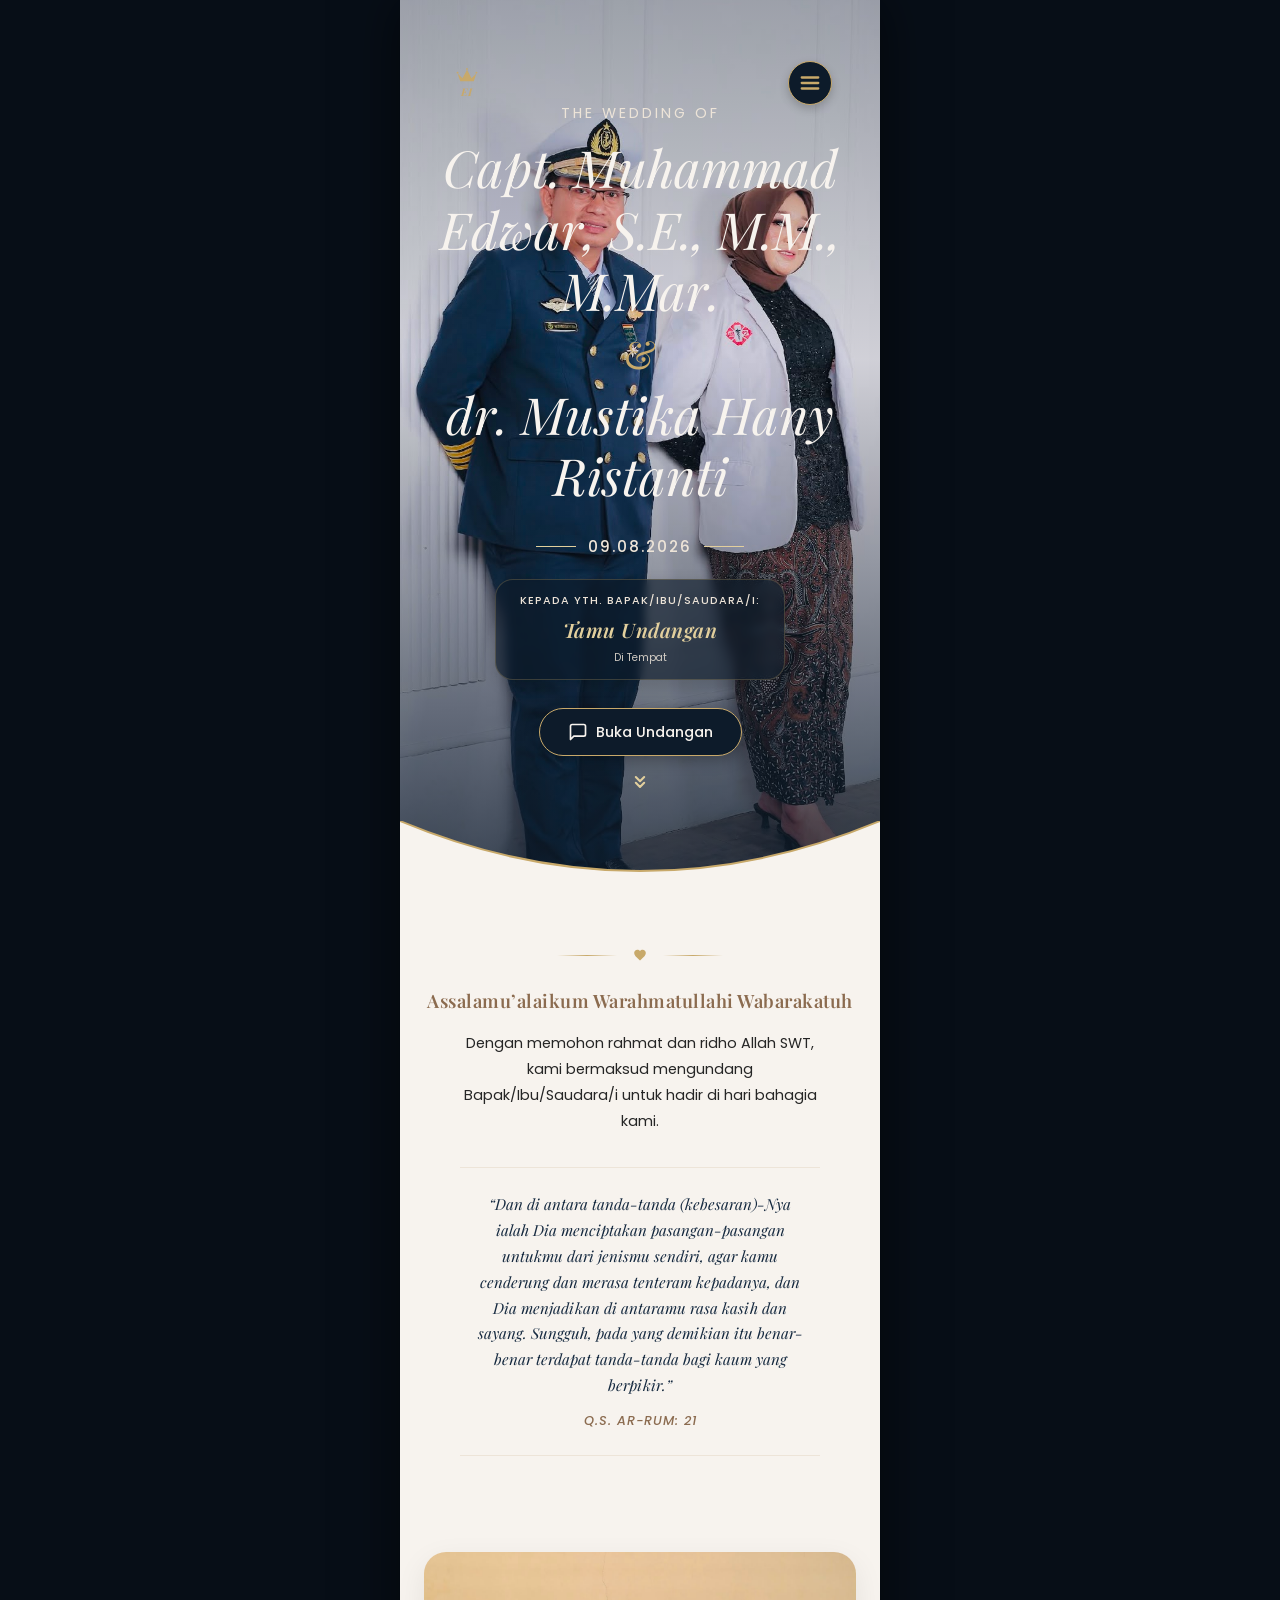
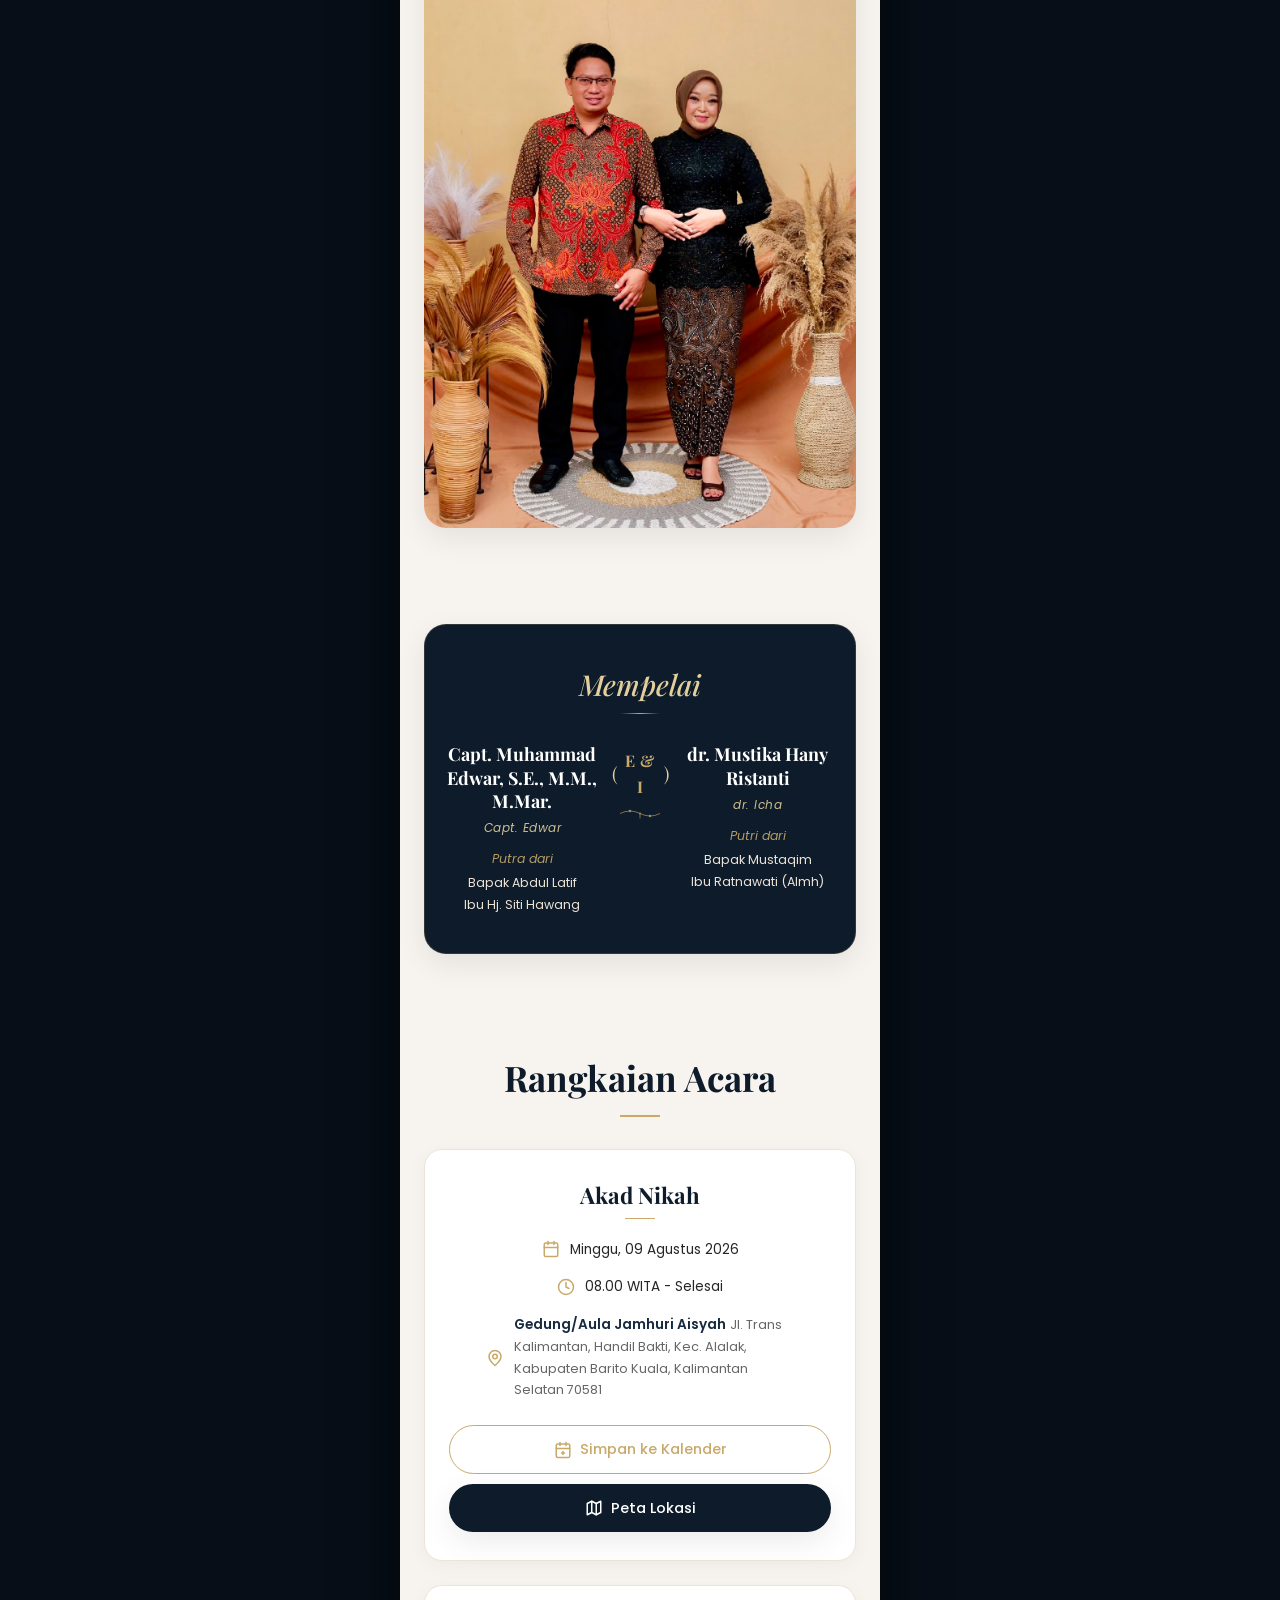
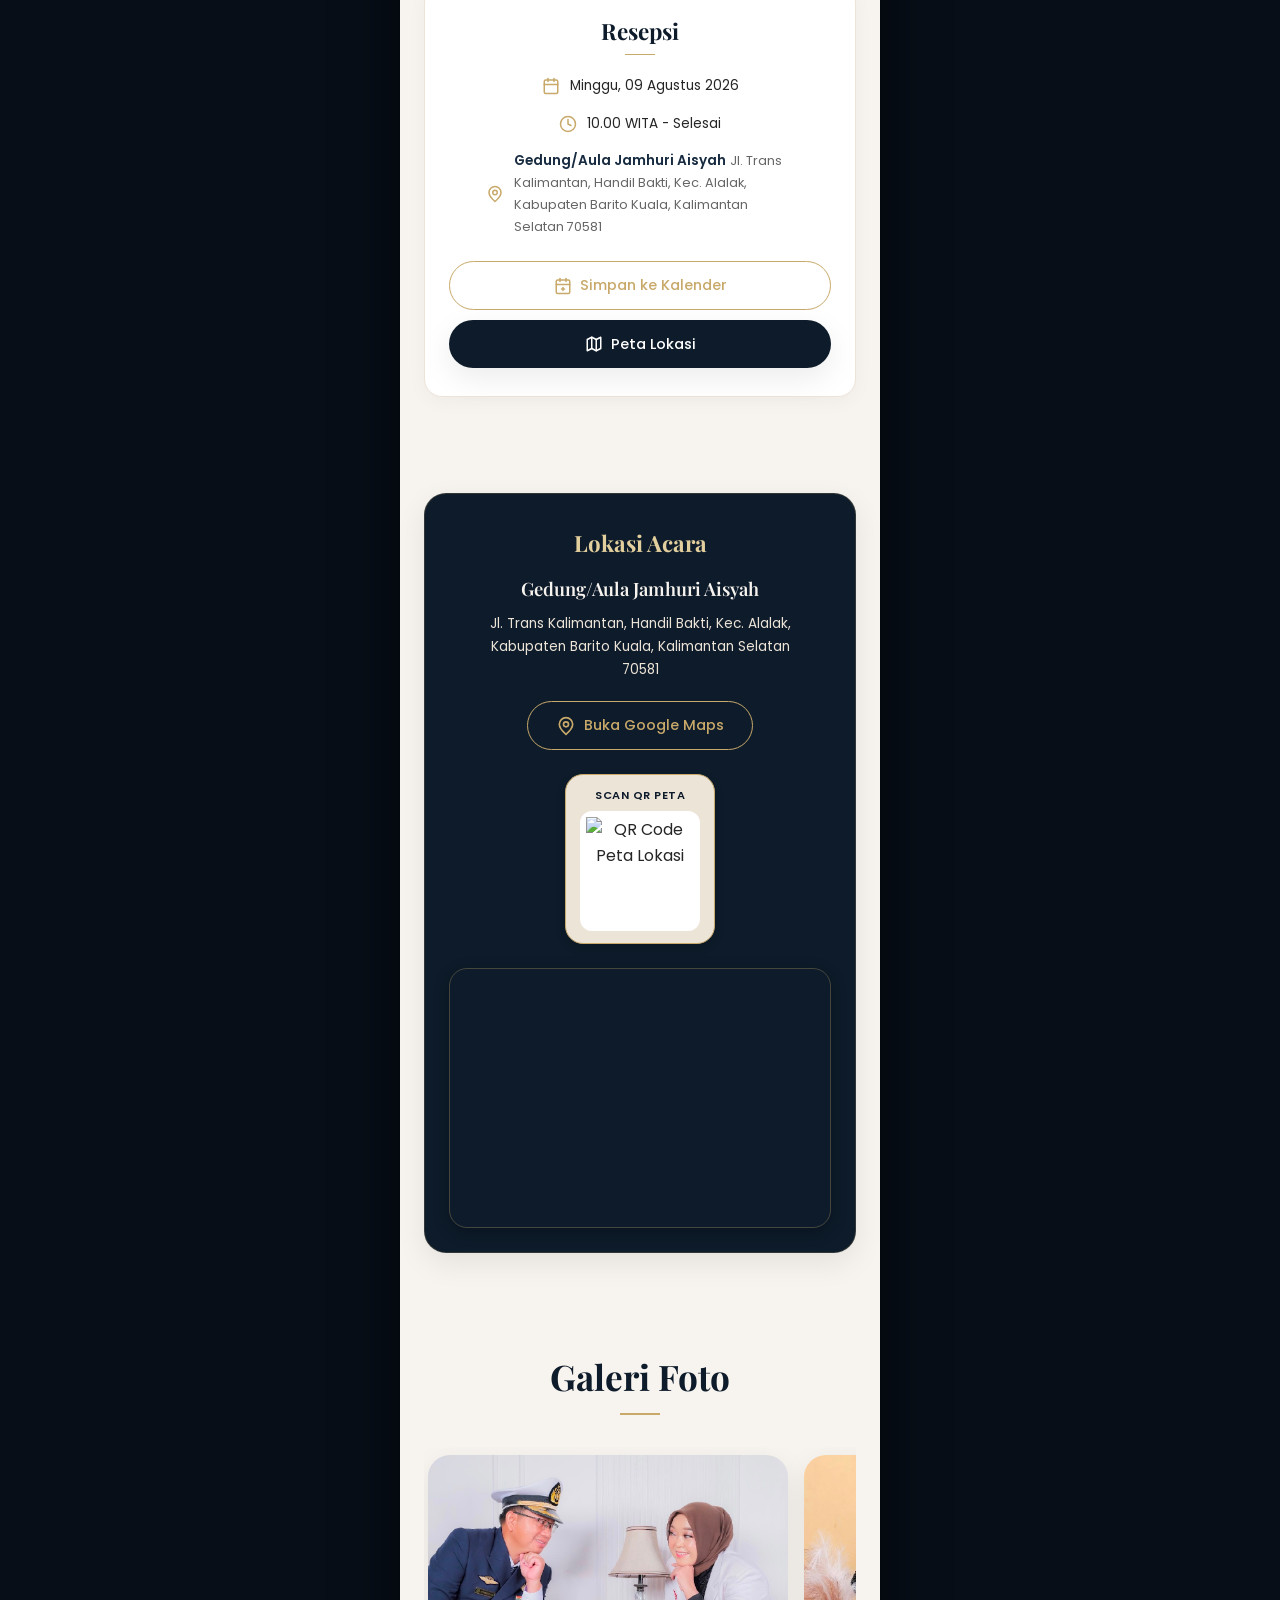
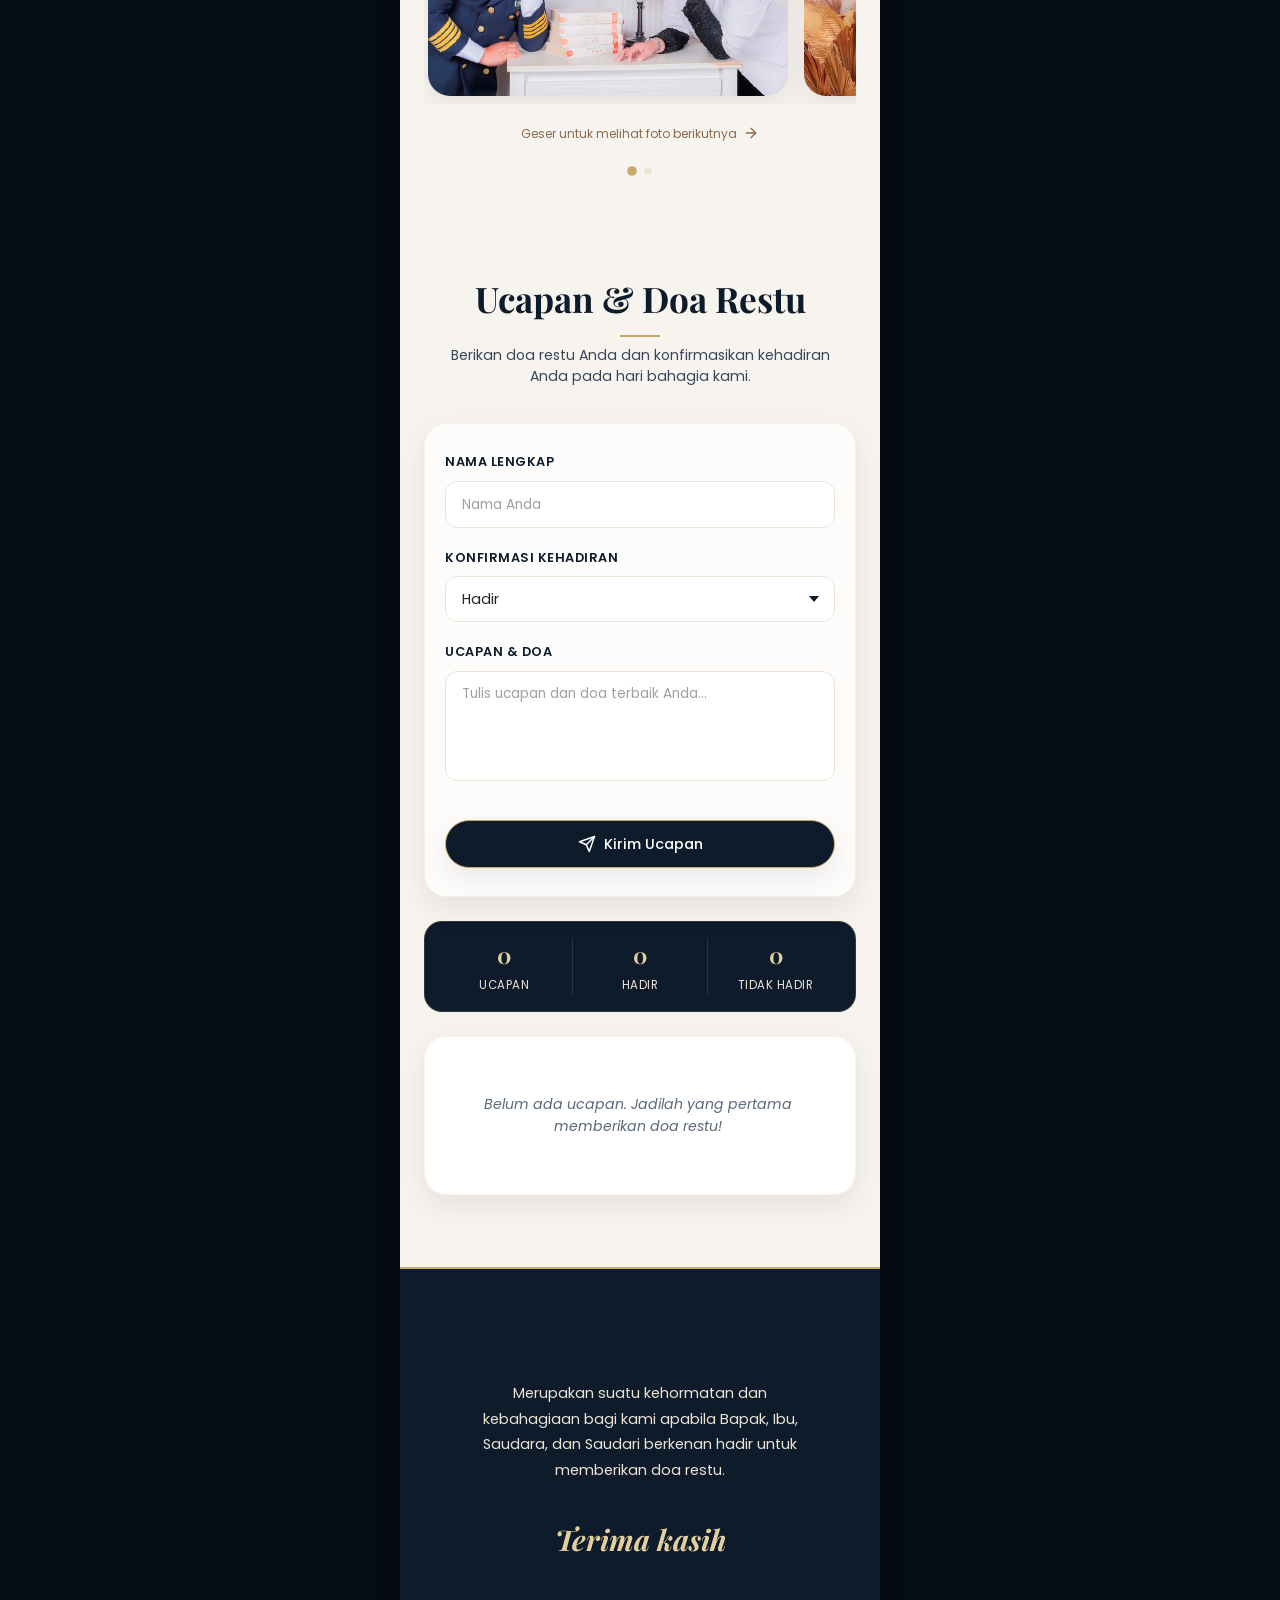
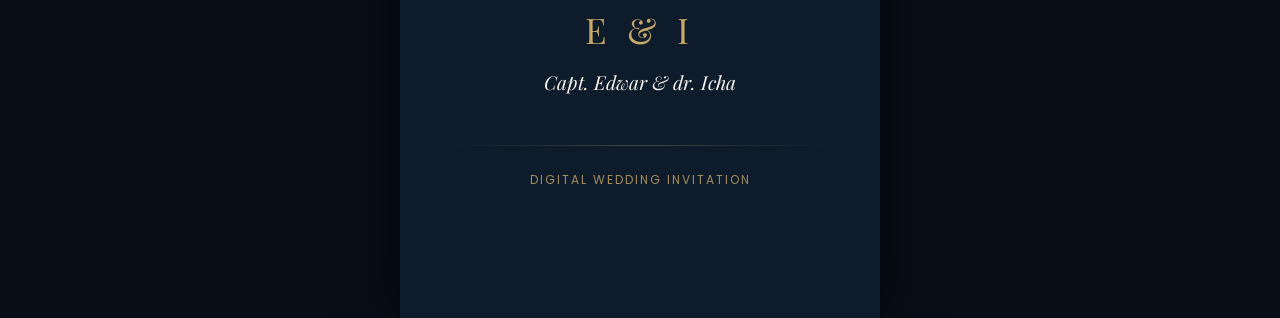
==== index.html @ b5c38ecb "feat: support guest title/position query parameter 'j' on cover card" ====
<!DOCTYPE html>
<html lang="id" translate="no">

<head>
    <meta charset="UTF-8">
    <meta name="viewport" content="width=device-width, initial-scale=1.0, viewport-fit=cover">
    <meta name="robots" content="index, follow">
    <meta name="theme-color" content="#0D1B2A">

    <!-- SEO & Metadata Placeholder (Will be dynamically updated by script.js) -->
    <title>Undangan Pernikahan</title>
    <meta name="description" content="Undangan Pernikahan Digital Captain Edwar & Dokter Icha">

    <!-- Open Graph / Facebook -->
    <meta property="og:type" content="website">
    <meta property="og:title" content="Undangan Pernikahan Captain Edwar & Dokter Icha">
    <meta property="og:description"
        content="Dengan memohon rahmat Allah SWT, kami mengundang Anda untuk menghadiri pernikahan kami.">
    <meta property="og:image" content="https://edwaricha.my.id/assets/images/cover.jpg">

    <!-- Preconnect & Google Fonts -->
    <link rel="preconnect" href="https://fonts.googleapis.com">
    <link rel="preconnect" href="https://fonts.gstatic.com" crossorigin>
    <link
        href="https://fonts.googleapis.com/css2?family=Playfair+Display:ital,wght@0,400..700;1,400..700&family=Poppins:wght@300;400;500;600;700&display=swap"
        rel="stylesheet">

    <!-- CSS Link -->
    <link rel="stylesheet" href="css/style.css?v=1.1.0">

    <!-- Favicon (SVG) -->
    <link rel="icon" type="image/svg+xml" href="assets/icons/favicon.svg">
</head>

<body>

    <!-- Main Container (Restricts to max-width 480px on desktop to feel premium and mobile-first) -->
    <div class="app-container">

        <!-- SECTION 1: COVER -->
        <section id="cover" class="cover-section" aria-label="Halaman Sampul">
            <div class="cover-bg-wrapper">
                <img id="cover-img" src="assets/images/cover.jpg" alt="Foto Cover Captain Edwar & Dokter Icha"
                    fetchpriority="high">
                <div class="cover-overlay"></div>
            </div>

            <div class="cover-content">
                <div class="cover-header">
                    <div class="cover-logo-wrapper" id="cover-logo" aria-label="Monogram Crown E & I">
                        <svg class="monogram-crown-logo" viewBox="0 5 100 85" width="38" height="32" fill="none"
                            xmlns="http://www.w3.org/2000/svg">
                            <!-- Crown -->
                            <path d="M25 22 L38 35 L50 12 L62 35 L75 22 L68 43 L32 43 Z" fill="var(--color-gold)" />
                            <circle cx="25" cy="20" r="2.5" fill="var(--color-gold)" />
                            <circle cx="50" cy="10" r="2.5" fill="var(--color-gold)" />
                            <circle cx="75" cy="20" r="2.5" fill="var(--color-gold)" />
                            <!-- Letters E and I -->
                            <text x="50%" y="76" dominant-baseline="middle" text-anchor="middle"
                                font-family="'Playfair Display', serif" font-size="28" font-style="italic"
                                fill="var(--color-gold)" font-weight="bold">EI</text>
                        </svg>
                    </div>
                    <button type="button" id="btn-toggle-menu" class="btn-menu-hamburger"
                        aria-label="Buka Menu Navigasi" aria-expanded="false">
                        <svg width="22" height="22" viewBox="0 0 24 24" fill="none" stroke="currentColor"
                            stroke-width="2.5" stroke-linecap="round" stroke-linejoin="round" aria-hidden="true">
                            <line x1="3" y1="12" x2="21" y2="12"></line>
                            <line x1="3" y1="6" x2="21" y2="6"></line>
                            <line x1="3" y1="18" x2="21" y2="18"></line>
                        </svg>
                    </button>
                </div>

                <div class="cover-text-group">
                    <p class="cover-label" id="cover-wedding-label">The Wedding Of</p>
                    <h1 class="cover-couple-names" id="cover-couple-display">
                        <span class="name-groom">Capt. Muhammad Edwar, S.E., M.M., M.Mar.</span>
                        <span class="ampersand">&</span>
                        <span class="name-bride">dr. Mustika Hany Ristanti</span>
                    </h1>

                    <div class="cover-date-wrapper">
                        <span class="cover-decor-line" aria-hidden="true"></span>
                        <span class="cover-date" id="cover-wedding-date">24.08.2026</span>
                        <span class="cover-decor-line" aria-hidden="true"></span>
                    </div>

                    <!-- Kotak Nama Tamu Kustom (Dynamic URL Guest Name) -->
                    <div class="cover-guest-box" id="cover-guest-box">
                        <p class="guest-label">Kepada Yth. Bapak/Ibu/Saudara/i:</p>
                        <p class="guest-name" id="guest-name-display">Tamu Undangan</p>
                        <p class="guest-title" id="guest-title-display" style="display: none;"></p>
                        <p class="guest-sublabel" id="guest-location-display">Di Tempat</p>
                    </div>
                </div>

                <div class="cover-action-wrapper">
                    <button type="button" id="btn-open-invitation" class="btn btn-primary"
                        aria-label="Buka Undangan Pernikahan">
                        <svg class="btn-icon" width="20" height="20" viewBox="0 0 24 24" fill="none"
                            stroke="currentColor" stroke-width="2" stroke-linecap="round" stroke-linejoin="round"
                            aria-hidden="true">
                            <path d="M21 15a2 2 0 0 1-2 2H7l-4 4V5a2 2 0 0 1 2-2h14a2 2 0 0 1 2 2z"></path>
                        </svg>
                        <span>Buka Undangan</span>
                    </button>
                    <!-- Caret Down Indicator -->
                    <div class="cover-scroll-hint" id="scroll-down-indicator" aria-hidden="true">
                        <svg width="20" height="20" viewBox="0 0 24 24" fill="none" stroke="var(--color-gold-light)"
                            stroke-width="2.5" stroke-linecap="round" stroke-linejoin="round">
                            <polyline points="7 13 12 18 17 13"></polyline>
                            <polyline points="7 6 12 11 17 6"></polyline>
                        </svg>
                    </div>
                </div>
            </div>

            <!-- Wave / Curved Shape Navy at the bottom -->
            <div class="cover-bottom-curve" aria-hidden="true">
                <svg viewBox="0 0 1440 120" fill="none" preserveAspectRatio="none">
                    <path d="M0,0 C480,100 960,100 1440,0 L1440,120 L0,120 Z" fill="var(--color-cream)"></path>
                    <path d="M0,0 C480,100 960,100 1440,0" stroke="var(--color-gold)" stroke-width="3" fill="none">
                    </path>
                </svg>
            </div>
        </section>

        <!-- NAVIGATION OVERLAY MENU -->
        <div id="nav-overlay" class="nav-menu-overlay" aria-hidden="true" role="dialog" aria-modal="true"
            aria-label="Menu Navigasi">
            <button type="button" id="btn-close-menu" class="nav-close-btn" aria-label="Tutup Menu Navigasi">
                <svg width="24" height="24" viewBox="0 0 24 24" fill="none" stroke="currentColor" stroke-width="2.5"
                    stroke-linecap="round" stroke-linejoin="round" aria-hidden="true">
                    <line x1="18" y1="6" x2="6" y2="18"></line>
                    <line x1="6" y1="6" x2="18" y2="18"></line>
                </svg>
            </button>
            <nav class="nav-menu-links">
                <a href="#cover" class="nav-link-item">Sampul</a>
                <a href="#opening" class="nav-link-item">Doa &amp; Pembukaan</a>
                <a href="#mempelai" class="nav-link-item">Profil Mempelai</a>
                <a href="#acara" class="nav-link-item">Rangkaian Acara</a>
                <a href="#lokasi" class="nav-link-item">Lokasi Peta</a>
                <a href="#galeri" class="nav-link-item">Galeri Foto</a>
                <a href="#wishes" class="nav-link-item">Ucapan &amp; RSVP</a>
            </nav>
        </div>

        <!-- SECTION 2: SALAM DAN KUTIPAN PEMBUKA -->
        <section id="opening" class="opening-section reveal" aria-label="Pembukaan">
            <div class="container-inner">
                <!-- Floral/Heart Ornament -->
                <div class="ornament-divider" aria-hidden="true">
                    <span class="line-gold"></span>
                    <svg class="icon-heart" viewBox="0 0 24 24" fill="var(--color-gold)">
                        <path
                            d="M12 21.35l-1.45-1.32C5.4 15.36 2 12.28 2 8.5 2 5.42 4.42 3 7.5 3c1.74 0 3.41.81 4.5 2.09C13.09 3.81 14.76 3 16.5 3 19.58 3 22 5.42 22 8.5c0 3.78-3.4 6.86-8.55 11.54L12 21.35z" />
                    </svg>
                    <span class="line-gold"></span>
                </div>

                <h2 class="opening-greeting" id="opening-greeting">Assalamu’alaikum Wr. Wb.</h2>
                <p class="opening-text" id="opening-text">
                    Dengan memohon rahmat dan ridho Allah SWT, kami bermaksud mengundang Bapak/Ibu/Saudara/i untuk hadir
                    di hari bahagia kami.
                </p>

                <!-- Quote Box (Conditional rendering will handle hiding if empty) -->
                <blockquote class="quote-box" id="quote-box">
                    <p class="quote-content" id="quote-content">
                        "Dan di antara tanda-tanda (kebesaran)-Nya ialah Dia menciptakan pasangan-pasangan untukmu..."
                    </p>
                    <cite class="quote-source" id="quote-source">Q.S. Ar-Rum: 21</cite>
                </blockquote>
            </div>
        </section>

        <!-- SECTION 3: FOTO PASANGAN HORIZONTAL -->
        <section id="couple-photo-horizontal" class="photo-section reveal" aria-label="Foto Pasangan">
            <div class="container-inner">
                <div class="horizontal-photo-wrapper">
                    <img id="img-couple-horizontal" src="assets/images/couple-horizontal.jpg"
                        alt="Foto Pasangan Captain Edwar & Dokter Icha" loading="lazy" decoding="async">
                </div>
            </div>
        </section>

        <!-- SECTION 4: PROFIL KEDUA MEMPELAI -->
        <section id="mempelai" class="mempelai-section reveal" aria-label="Mempelai">
            <div class="container-inner">
                <div class="mempelai-card">
                    <h2 class="mempelai-card-title">Mempelai</h2>
                    <div class="mempelai-card-underline" aria-hidden="true"></div>

                    <div class="mempelai-card-content">
                        <!-- Groom Column -->
                        <div class="mempelai-column groom-column" id="column-groom">
                            <h3 class="mempelai-fullName" id="groom-fullname">Capt. Muhammad Edwar, S.E., M.M., M.Mar.
                            </h3>
                            <p class="mempelai-shortName" id="groom-shortname">Capt. Edwar</p>
                            <div class="mempelai-parent-container" id="groom-parent-box">
                                <p class="mempelai-parent-info" id="groom-parent-info">Putra dari</p>
                                <p class="mempelai-father" id="groom-father"></p>
                                <p class="mempelai-mother" id="groom-mother"></p>
                            </div>
                        </div>

                        <!-- Center Monogram Decor -->
                        <div class="mempelai-center-decor" aria-hidden="true">
                            <div class="monogram-circle-side">
                                <span class="monogram-bracket-left">(</span>
                                <span class="monogram-text" id="mempelai-initials">E & I</span>
                                <span class="monogram-bracket-right">)</span>
                            </div>
                            <svg class="monogram-leaf" viewBox="0 0 100 30" width="50" height="15" fill="none"
                                xmlns="http://www.w3.org/2000/svg">
                                <path d="M10 15 Q30 5 50 15 Q70 25 90 15" stroke="var(--color-gold)"
                                    stroke-width="1.5" />
                                <path d="M50 15 L50 25" stroke="var(--color-gold)" stroke-width="1.5" />
                                <circle cx="30" cy="10" r="2.5" fill="var(--color-gold)" />
                                <circle cx="70" cy="20" r="2.5" fill="var(--color-gold)" />
                                <circle cx="50" cy="15" r="2" fill="var(--color-gold)" />
                            </svg>
                        </div>

                        <!-- Bride Column -->
                        <div class="mempelai-column bride-column" id="column-bride">
                            <h3 class="mempelai-fullName" id="bride-fullname">dr. Mustika Hany Ristanti</h3>
                            <p class="mempelai-shortName" id="bride-shortname">dr. Icha</p>
                            <div class="mempelai-parent-container" id="bride-parent-box">
                                <p class="mempelai-parent-info" id="bride-parent-info">Putri dari</p>
                                <p class="mempelai-father" id="bride-father">Bapak Mustaqim</p>
                                <p class="mempelai-mother" id="bride-mother">Ibu Ratnawati (Alm)</p>
                            </div>
                        </div>
                    </div>
                </div>
            </div>
        </section>

        <!-- SECTION 5: RANGKAIAN ACARA -->
        <section id="acara" class="acara-section reveal" aria-labelledby="heading-acara">
            <div class="container-inner">
                <h2 id="heading-acara" class="section-title">Rangkaian Acara</h2>

                <div class="events-grid" id="events-container">
                    <!-- Event cards will be rendered dynamically here via script.js -->
                </div>
            </div>
        </section>

        <!-- SECTION 6: LOKASI DAN GOOGLE MAPS -->
        <section id="lokasi" class="lokasi-section reveal" aria-labelledby="heading-lokasi">
            <div class="container-inner">
                <div class="lokasi-card">
                    <div class="lokasi-info">
                        <h2 id="heading-lokasi" class="lokasi-title">Lokasi Acara</h2>
                        <h3 class="lokasi-venue" id="location-venue">Nama Gedung</h3>
                        <address class="lokasi-address" id="location-address">Alamat lengkap lokasi acara</address>

                        <div class="lokasi-actions" id="location-action-container">
                            <a id="btn-location-map" href="#" target="_blank" rel="noopener noreferrer"
                                class="btn btn-outline-gold" aria-label="Buka Petunjuk Arah Google Maps">
                                <svg width="20" height="20" viewBox="0 0 24 24" fill="none" stroke="currentColor"
                                    stroke-width="2" stroke-linecap="round" stroke-linejoin="round" aria-hidden="true">
                                    <path d="M12 2a8 8 0 0 0-8 8c0 5.25 8 12 8 12s8-6.75 8-12a8 8 0 0 0-8-8z"></path>
                                    <circle cx="12" cy="10" r="3"></circle>
                                </svg>
                                <span>Buka Google Maps</span>
                            </a>
                        </div>
                    </div>

                    <!-- QR Code (rendered conditionally in script.js) -->
                    <div class="lokasi-qrcode-container" id="location-qrcode-container" style="display: none;">
                        <p class="qrcode-label">Scan QR Peta</p>
                        <div class="qrcode-image-wrapper">
                            <img id="location-qrcode" src="" alt="QR Code Peta Lokasi">
                        </div>
                    </div>

                    <!-- Map Embed Wrapper (rendered conditionally in script.js) -->
                    <div class="map-embed-wrapper" id="map-embed-container">
                        <!-- iframe Google Maps will be inserted here -->
                    </div>
                </div>
            </div>
        </section>

        <!-- SECTION 7: GALERI -->
        <section id="galeri" class="galeri-section reveal" aria-labelledby="heading-galeri">
            <div class="container-inner">
                <h2 id="heading-galeri" class="section-title">Galeri Foto</h2>

                <!-- Horizontal Slider with CSS scroll-snap -->
                <div class="gallery-slider-wrapper">
                    <div class="gallery-slider" id="gallery-slider-element" tabIndex="0"
                        aria-label="Daftar Foto Galeri Pasangan">
                        <!-- Gallery items will be rendered dynamically here -->
                    </div>
                </div>

                <div class="gallery-help-text" id="gallery-help">
                    <span>Geser untuk melihat foto berikutnya</span>
                    <svg width="16" height="16" viewBox="0 0 24 24" fill="none" stroke="currentColor" stroke-width="2"
                        stroke-linecap="round" stroke-linejoin="round" aria-hidden="true">
                        <line x1="5" y1="12" x2="19" y2="12"></line>
                        <polyline points="12 5 19 12 12 19"></polyline>
                    </svg>
                </div>

                <!-- Slide indicator dots -->
                <div class="gallery-indicators" id="gallery-dots" aria-hidden="true">
                    <!-- Dots rendered dynamically based on image count -->
                </div>
            </div>
        </section>

        <!-- SECTION 7.5: UCAPAN & RSVP -->
        <section id="wishes" class="wishes-section reveal" aria-labelledby="heading-wishes">
            <div class="container-inner">
                <h2 id="heading-wishes" class="section-title">Ucapan &amp; Doa Restu</h2>
                <p class="section-subtitle">Berikan doa restu Anda dan konfirmasikan kehadiran Anda pada hari bahagia kami.</p>

                <!-- Form Card -->
                <div class="wishes-card wishes-form-card">
                    <form id="wishes-form" autocomplete="off">
                        <!-- Name Field -->
                        <div class="form-group">
                            <label for="wish-name" class="form-label">Nama Lengkap</label>
                            <input type="text" id="wish-name" class="form-control" placeholder="Nama Anda" required maxLength="50">
                        </div>

                        <!-- Attendance / RSVP Field -->
                        <div class="form-group">
                            <label for="wish-attendance" class="form-label">Konfirmasi Kehadiran</label>
                            <div class="select-wrapper">
                                <select id="wish-attendance" class="form-control form-select" required>
                                    <option value="hadir">Hadir</option>
                                    <option value="tidak_hadir">Tidak Hadir</option>
                                    <option value="ragu">Masih Ragu</option>
                                </select>
                            </div>
                        </div>

                        <!-- Message Field -->
                        <div class="form-group">
                            <label for="wish-message" class="form-label">Ucapan &amp; Doa</label>
                            <textarea id="wish-message" class="form-control form-textarea" placeholder="Tulis ucapan dan doa terbaik Anda..." required maxLength="500" rows="4"></textarea>
                        </div>

                        <!-- Submit Button -->
                        <button type="submit" id="wish-submit-btn" class="btn btn-primary btn-submit-wish">
                            <svg class="btn-icon icon-send" width="18" height="18" viewBox="0 0 24 24" fill="none" stroke="currentColor" stroke-width="2" stroke-linecap="round" stroke-linejoin="round">
                                <line x1="22" y1="2" x2="11" y2="13"></line>
                                <polygon points="22 2 15 22 11 13 2 9 22 2"></polygon>
                            </svg>
                            <svg class="btn-icon icon-loading-spinner" width="18" height="18" viewBox="0 0 24 24" fill="none" stroke="currentColor" stroke-width="3" stroke-linecap="round" stroke-linejoin="round" style="display: none;">
                                <circle cx="12" cy="12" r="10"></circle>
                                <path d="M12 2a10 10 0 0 1 10 10"></path>
                            </svg>
                            <span id="btn-text">Kirim Ucapan</span>
                        </button>
                    </form>
                </div>

                <!-- RSVP Stats Summary -->
                <div class="wishes-stats" id="wishes-stats-container">
                    <div class="stat-item">
                        <span class="stat-count" id="stat-count-total">0</span>
                        <span class="stat-label">Ucapan</span>
                    </div>
                    <div class="stat-item">
                        <span class="stat-count" id="stat-count-hadir">0</span>
                        <span class="stat-label">Hadir</span>
                    </div>
                    <div class="stat-item">
                        <span class="stat-count" id="stat-count-tidak">0</span>
                        <span class="stat-label">Tidak Hadir</span>
                    </div>
                </div>

                <!-- Wishes List Card -->
                <div class="wishes-card wishes-list-card">
                    <!-- Wishes List Container -->
                    <div class="wishes-list" id="wishes-list" aria-live="polite">
                        <!-- Wishes cards will be rendered dynamically here -->
                        <div class="wishes-loading" id="wishes-loader">
                            <svg class="loader-spinner" width="28" height="28" viewBox="0 0 24 24" fill="none" stroke="var(--color-gold)" stroke-width="3" stroke-linecap="round" stroke-linejoin="round">
                                <circle cx="12" cy="12" r="10"></circle>
                                <path d="M12 2a10 10 0 0 1 10 10"></path>
                            </svg>
                            <p>Memuat ucapan...</p>
                        </div>
                    </div>
                </div>
            </div>
        </section>

        <!-- SECTION 8: UCAPAN PENUTUP & FOOTER -->
        <section id="footer" class="footer-section reveal" aria-label="Penutup">
            <div class="container-inner">
                <p class="closing-text" id="closing-text">
                    Merupakan suatu kehormatan dan kebahagiaan bagi kami apabila Bapak, Ibu, Saudara, dan Saudari
                    berkenan hadir untuk memberikan doa restu.
                </p>

                <h2 class="closing-thankyou" id="closing-thankyou">Terima Kasih</h2>

                <div class="footer-couple-monogram">
                    <div class="footer-monogram" aria-hidden="true" id="footer-initials">E & I</div>
                    <div class="footer-signature" id="closing-signature">Capt. Edwar & dr. Icha</div>
                </div>

                <hr class="footer-divider" aria-hidden="true">

                <p class="footer-credit">Digital Wedding Invitation</p>
            </div>
        </section>

    </div> <!-- End .app-container -->

    <!-- LIGHTBOX DIALOG -->
    <div id="lightbox" class="lightbox-dialog" role="dialog" aria-modal="true" aria-label="Tampilan Foto Penuh"
        aria-hidden="true">
        <button type="button" id="lightbox-close" class="lightbox-close-btn" aria-label="Tutup Tampilan Foto">
            <svg width="24" height="24" viewBox="0 0 24 24" fill="none" stroke="currentColor" stroke-width="2.5"
                stroke-linecap="round" stroke-linejoin="round" aria-hidden="true">
                <line x1="18" y1="6" x2="6" y2="18"></line>
                <line x1="6" y1="6" x2="18" y2="18"></line>
            </svg>
        </button>
        <div class="lightbox-content">
            <img id="lightbox-img" src="" alt="Foto Galeri Detail">
        </div>
    </div>

    <!-- WISHES SUCCESS MODAL -->
    <div id="wishes-modal" class="wishes-modal-overlay" role="dialog" aria-modal="true" aria-label="Notifikasi Pengiriman Ucapan" aria-hidden="true">
        <div class="wishes-modal-content">
            <div class="wishes-modal-icon-wrapper">
                <svg viewBox="0 0 52 52" class="wishes-checkmark-svg" aria-hidden="true">
                    <circle cx="26" cy="26" r="25" fill="none" class="wishes-checkmark-circle"/>
                    <path fill="none" d="M14.1 27.2l7.1 7.2 16.7-16.8" class="wishes-checkmark-check"/>
                </svg>
            </div>
            <h3 class="wishes-modal-title">Terima Kasih</h3>
            <p class="wishes-modal-message">Ucapan &amp; doa restu Anda berhasil dikirim.</p>
            <button type="button" id="btn-close-wishes-modal" class="btn btn-primary wishes-modal-btn" aria-label="Tutup Notifikasi">Tutup</button>
        </div>
    </div>

    <!-- FLOATING MUSIC PLAYER CONTROLS (Only displays after Buka Undangan is clicked) -->
    <div id="music-player-container" class="music-floating-container" aria-hidden="true">
        <button type="button" id="btn-toggle-music" class="btn-music" aria-label="Putar Musik" title="Putar Musik">
            <!-- Icon Music playing (waves) / paused -->
            <svg class="icon-music-playing" viewBox="0 0 24 24" fill="none" stroke="currentColor" stroke-width="2"
                stroke-linecap="round" stroke-linejoin="round" aria-hidden="true">
                <path d="M9 18V5l12-2v13"></path>
                <circle cx="6" cy="18" r="3"></circle>
                <circle cx="18" cy="16" r="3"></circle>
            </svg>
            <svg class="icon-music-paused" viewBox="0 0 24 24" fill="none" stroke="currentColor" stroke-width="2"
                stroke-linecap="round" stroke-linejoin="round" aria-hidden="true">
                <rect x="6" y="4" width="4" height="16" rx="1"></rect>
                <rect x="14" y="4" width="4" height="16" rx="1"></rect>
            </svg>
        </button>
        <div class="music-tooltip" id="music-tooltip">Putar Musik</div>
    </div>

    <!-- AUDIO ELEMENT -->
    <audio id="wedding-audio" loop preload="metadata"></audio>

    <!-- JS Files Loading -->
    <script src="js/invitation-data.js?v=1.1.0"></script>
    <script src="js/script.js?v=1.1.0"></script>

</body>

</html>
---- css/style.css ----
/* ==========================================================================
   1. CSS VARIABLES (DESIGN SYSTEM TOKENS)
   ========================================================================== */
:root {
    /* Color Palette */
    --color-navy: #0D1B2A;
    --color-navy-light: #162A40;
    --color-cream: #F7F3EE;
    --color-cream-dark: #EDE4D8;
    --color-brown: #8B6B4F;
    --color-gold: #C8A96A;
    --color-gold-light: #E2CF9D;
    --color-dark: #252525;
    --color-white: #FFFFFF;

    /* Semantic Colors */
    --bg-primary: var(--color-cream);
    --bg-secondary: var(--color-navy);
    --text-primary: var(--color-dark);
    --text-light: var(--color-white);
    --text-cream: var(--color-cream);
    --accent-color: var(--color-gold);

    /* Fonts */
    --font-heading: 'Playfair Display', Georgia, serif;
    --font-body: 'Poppins', 'Lato', -apple-system, BlinkMacSystemFont, "Segoe UI", Roboto, sans-serif;

    /* Shadow & Borders */
    --shadow-soft: 0 4px 20px rgba(0, 0, 0, 0.04);
    --shadow-medium: 0 10px 30px rgba(0, 0, 0, 0.08);
    --shadow-overlay: 0 -4px 30px rgba(13, 27, 42, 0.15);
    --border-radius-large: 22px;
    --border-radius-medium: 18px;
    --border-radius-small: 12px;

    /* Animation */
    --transition-slow: 0.7s cubic-bezier(0.16, 1, 0.3, 1);
    --transition-medium: 0.4s cubic-bezier(0.16, 1, 0.3, 1);
    --transition-fast: 0.2s ease-in-out;
}

/* ==========================================================================
   2. RESET & BASE STYLES
   ========================================================================== */
*,
*::before,
*::after {
    box-sizing: border-box;
    margin: 0;
    padding: 0;
}

html {
    scroll-behavior: smooth;
    -webkit-text-size-adjust: 100%;
}

body {
    font-family: var(--font-body);
    background-color: #070e17;
    /* Dark outer space background on desktop */
    color: var(--text-primary);
    line-height: 1.6;
    overflow-x: hidden;
    display: flex;
    justify-content: center;
    align-items: flex-start;
    min-height: 100vh;
}

/* Scrollbar Customization */
::-webkit-scrollbar {
    width: 6px;
    height: 6px;
}

::-webkit-scrollbar-track {
    background: var(--color-navy);
}

::-webkit-scrollbar-thumb {
    background: var(--color-gold);
    border-radius: 3px;
}

/* ==========================================================================
   3. TYPOGRAPHY & BUTTON COMMON
   ========================================================================== */
h1,
h2,
h3,
h4 {
    font-family: var(--font-heading);
    font-weight: 700;
}

img {
    max-width: 100%;
    height: auto;
    display: block;
}

/* Button & Link Styles */
.btn {
    display: inline-flex;
    align-items: center;
    justify-content: center;
    gap: 8px;
    padding: 12px 28px;
    font-family: var(--font-body);
    font-size: 0.9rem;
    font-weight: 500;
    text-decoration: none;
    border-radius: 999px;
    border: none;
    cursor: pointer;
    min-height: 48px;
    transition: transform var(--transition-fast), background-color var(--transition-fast), box-shadow var(--transition-fast), border-color var(--transition-fast);
    outline: none;
}

.btn:focus-visible {
    box-shadow: 0 0 0 3px rgba(200, 169, 106, 0.5);
}

.btn:active {
    transform: scale(0.97);
}

.btn-primary {
    background-color: var(--color-navy);
    color: var(--color-white);
    box-shadow: var(--shadow-medium);
}

.btn-primary:hover {
    background-color: var(--color-navy-light);
    box-shadow: 0 6px 20px rgba(13, 27, 42, 0.3);
}

.btn-outline-gold {
    background-color: transparent;
    color: var(--color-gold);
    border: 1px solid var(--color-gold);
}

.btn-outline-gold:hover {
    background-color: var(--color-gold);
    color: var(--color-navy);
    box-shadow: 0 4px 15px rgba(200, 169, 106, 0.2);
}

.btn-icon {
    flex-shrink: 0;
}

/* Screen Reader Utility */
.sr-only {
    position: absolute;
    width: 1px;
    height: 1px;
    padding: 0;
    margin: -1px;
    overflow: hidden;
    clip: rect(0, 0, 0, 0);
    border: 0;
}

/* ==========================================================================
   4. LAYOUT
   ========================================================================== */
.app-container {
    width: 100%;
    max-width: 480px;
    /* Mobile width locked on desktop */
    background-color: var(--bg-primary);
    box-shadow: 0 0 50px rgba(0, 0, 0, 0.6);
    position: relative;
    min-height: 100vh;
    display: flex;
    flex-direction: column;
}

.container-inner {
    padding: 48px 24px;
    width: 100%;
}

.section-title {
    font-size: clamp(1.8rem, 5vw, 2.2rem);
    color: var(--color-navy);
    text-align: center;
    margin-bottom: 32px;
    position: relative;
}

.section-title::after {
    content: '';
    display: block;
    width: 40px;
    height: 2px;
    background-color: var(--color-gold);
    margin: 8px auto 0;
}

/* ==========================================================================
   5. COVER SECTION
   ========================================================================== */
.cover-section {
    position: relative;
    min-height: 100svh;
    display: flex;
    flex-direction: column;
    justify-content: space-between;
    align-items: center;
    text-align: center;
    color: var(--text-light);
    overflow: hidden;
    padding: 60px 24px 80px;
}

.cover-bg-wrapper {
    position: absolute;
    top: 0;
    left: 0;
    width: 100%;
    height: 100%;
    z-index: 1;
}

#cover-img {
    width: 100%;
    height: 100%;
    object-fit: cover;
    object-position: 58% 30%;
    /* Mengatur fokus horizontal (geser kiri/kanan) & vertikal (geser atas/bawah) */
    transform: scale(1.09);
    transform-origin: 58% 30%;
}

.cover-overlay {
    position: absolute;
    top: 0;
    left: 0;
    width: 100%;
    height: 100%;
    background: linear-gradient(to bottom,
            rgba(13, 27, 42, 0.3) 0%,
            rgba(13, 27, 42, 0.05) 40%,
            rgba(13, 27, 42, 0.8) 100%);
}

.cover-content {
    position: relative;
    z-index: 2;
    display: flex;
    flex-direction: column;
    height: 100%;
    flex-grow: 1;
    justify-content: flex-end;
    /* Push text and buttons to the bottom, exposing faces */
    width: 100%;
}

.cover-header {
    width: 100%;
    display: flex;
    justify-content: space-between;
    align-items: center;
    position: absolute;
    top: calc(1px + env(safe-area-inset-top));
    /* Dinaikkan dari 15px ke 6px */
    left: 0;
    padding: 0 24px;
    z-index: 10;
}

.btn-menu-hamburger {
    width: 44px;
    height: 44px;
    border-radius: 50%;
    background-color: var(--color-navy);
    color: var(--color-gold);
    border: 1px solid var(--color-gold);
    display: flex;
    align-items: center;
    justify-content: center;
    cursor: pointer;
    outline: none;
    box-shadow: 0 4px 10px rgba(0, 0, 0, 0.2);
    transition: transform var(--transition-fast), background-color var(--transition-fast);
}

.btn-menu-hamburger:hover {
    background-color: var(--color-navy-light);
    transform: scale(1.05);
}

.btn-menu-hamburger:active {
    transform: scale(0.95);
}

.cover-logo-wrapper {
    display: flex;
    align-items: center;
    justify-content: center;
}

/* NAVIGATION OVERLAY MENU */
.nav-menu-overlay {
    position: fixed;
    top: 0;
    left: 50%;
    transform: translateX(-50%) translateY(-100%);
    width: 100%;
    max-width: 480px;
    height: 100svh;
    background-color: rgba(13, 27, 42, 0.98);
    backdrop-filter: blur(10px);
    -webkit-backdrop-filter: blur(10px);
    z-index: 2000;
    display: flex;
    flex-direction: column;
    align-items: center;
    justify-content: center;
    transition: transform 0.5s cubic-bezier(0.16, 1, 0.3, 1);
    border-left: 1px solid rgba(200, 169, 106, 0.2);
    border-right: 1px solid rgba(200, 169, 106, 0.2);
}

.nav-menu-overlay.open {
    transform: translateX(-50%) translateY(0);
}

.nav-close-btn {
    position: absolute;
    top: calc(15px + env(safe-area-inset-top));
    right: 24px;
    background: none;
    border: none;
    color: var(--color-cream);
    cursor: pointer;
    padding: 8px;
    outline: none;
    transition: color var(--transition-fast), transform var(--transition-fast);
}

.nav-close-btn:hover {
    color: var(--color-gold);
    transform: scale(1.1);
}

.nav-close-btn:focus-visible {
    box-shadow: 0 0 0 2px var(--color-gold);
    border-radius: 50%;
}

.nav-menu-links {
    display: flex;
    flex-direction: column;
    gap: 28px;
    text-align: center;
}

.nav-link-item {
    font-family: var(--font-heading);
    font-size: 1.4rem;
    color: var(--color-cream);
    text-decoration: none;
    letter-spacing: 2px;
    text-transform: uppercase;
    transition: color var(--transition-fast), transform var(--transition-fast);
    display: inline-block;
}

.nav-link-item:hover {
    color: var(--color-gold);
    transform: scale(1.05);
}

/* Caret Bouncing Animation */
.cover-scroll-hint {
    margin-top: 16px;
    display: flex;
    justify-content: center;
    animation: bounceCaret 2s infinite;
}

@keyframes bounceCaret {

    0%,
    100% {
        transform: translateY(0);
    }

    50% {
        transform: translateY(6px);
    }
}

.cover-text-group {
    margin-top: auto;
    margin-bottom: 24px;
    padding: 0;
}

.cover-label {
    font-size: 0.9rem;
    letter-spacing: 3px;
    text-transform: uppercase;
    color: var(--color-cream-dark);
    margin-bottom: 12px;
}

.cover-couple-names {
    font-family: var(--font-heading);
    font-size: clamp(2.2rem, 8vw, 3.2rem);
    font-weight: 400;
    line-height: 1.2;
    color: var(--color-cream);
    display: flex;
    flex-direction: column;
    gap: 4px;
    margin-bottom: 20px;
}

.cover-couple-names .name-groom,
.cover-couple-names .name-bride {
    font-style: italic;
}

.cover-couple-names .ampersand {
    font-family: var(--font-heading);
    font-size: clamp(1.8rem, 6vw, 2.4rem);
    color: var(--color-gold);
    display: block;
    margin: 4px 0;
    font-style: normal;
}

.cover-date-wrapper {
    display: inline-flex;
    align-items: center;
    justify-content: center;
    gap: 12px;
    margin-top: 8px;
    width: 100%;
}

.cover-decor-line {
    height: 1px;
    width: 40px;
    background-color: var(--color-gold-light);
}

.cover-date {
    font-family: var(--font-body);
    font-size: 0.95rem;
    letter-spacing: 2px;
    color: var(--color-cream-dark);
    font-weight: 500;
}

/* KOTAK PENERIMA UNDANGAN CUSTOM */
.cover-guest-box {
    background-color: rgba(13, 27, 42, 0.65);
    border: 1px solid rgba(200, 169, 106, 0.25);
    border-radius: var(--border-radius-medium);
    padding: 12px 18px;
    margin: 20px auto 4px;
    max-width: 290px;
    text-align: center;
    backdrop-filter: blur(4px);
    -webkit-backdrop-filter: blur(4px);
    box-shadow: 0 4px 15px rgba(0, 0, 0, 0.15);
}

.guest-label {
    font-size: 0.68rem;
    letter-spacing: 1px;
    text-transform: uppercase;
    color: var(--color-cream-dark);
    margin-bottom: 5px;
    font-weight: 500;
}

.guest-name {
    font-family: var(--font-heading);
    font-size: clamp(1.1rem, 3.8vw, 1.25rem);
    font-weight: 600;
    color: var(--color-gold-light);
    margin: 4px 0;
    font-style: italic;
    letter-spacing: 0.5px;
}

.guest-title {
    font-size: 0.72rem;
    color: var(--color-cream);
    margin: 2px 0 6px;
    font-weight: 500;
    opacity: 0.9;
    letter-spacing: 0.5px;
    line-height: 1.3;
}

.guest-sublabel {
    font-size: 0.65rem;
    color: var(--color-cream-dark);
    opacity: 0.85;
}

.cover-action-wrapper {
    margin-top: 0;
    padding-bottom: 28px;
}

.cover-section #btn-open-invitation {
    background-color: var(--color-navy);
    color: var(--color-cream);
    border: 1px solid var(--color-gold);
    box-shadow: 0 4px 15px rgba(0, 0, 0, 0.3);
}

.cover-section #btn-open-invitation:hover {
    background-color: var(--color-navy-light);
    transform: translateY(-2px);
}

/* Curved Shape Navy bottom */
.cover-bottom-curve {
    position: absolute;
    bottom: -1px;
    left: 0;
    width: 100%;
    height: 80px;
    z-index: 3;
    pointer-events: none;
}

.cover-bottom-curve svg {
    width: 100%;
    height: 100%;
}

/* ==========================================================================
   6. OPENING SECTION
   ========================================================================== */
.opening-section {
    background-color: var(--color-cream);
    text-align: center;
}

.ornament-divider {
    display: flex;
    align-items: center;
    justify-content: center;
    gap: 16px;
    margin-bottom: 24px;
}

.line-gold {
    height: 1px;
    width: 60px;
    background: linear-gradient(to right, transparent, var(--color-gold), transparent);
}

.icon-heart {
    width: 14px;
    height: 14px;
    animation: heartbeat 2.5s infinite ease-in-out;
}

@keyframes heartbeat {

    0%,
    100% {
        transform: scale(1);
    }

    50% {
        transform: scale(1.2);
    }
}

.opening-greeting {
    font-size: 1.15rem;
    font-family: var(--font-heading);
    font-weight: 600;
    color: var(--color-brown);
    margin-bottom: 16px;
    letter-spacing: 0.5px;
}

.opening-text {
    font-size: 0.9rem;
    color: var(--color-dark);
    max-width: 360px;
    margin: 0 auto 28px;
    line-height: 1.8;
}

.quote-box {
    border-top: 1px solid var(--color-cream-dark);
    border-bottom: 1px solid var(--color-cream-dark);
    padding: 24px 12px;
    margin: 32px auto 0;
    max-width: 360px;
}

.quote-content {
    font-family: var(--font-heading);
    font-style: italic;
    font-size: 0.95rem;
    color: var(--color-navy-light);
    line-height: 1.7;
    margin-bottom: 12px;
}

.quote-source {
    font-family: var(--font-body);
    font-size: 0.8rem;
    font-weight: 500;
    color: var(--color-brown);
    text-transform: uppercase;
    letter-spacing: 1px;
}

/* ==========================================================================
   7. PHOTO SECTION
   ========================================================================== */
.photo-section {
    background-color: var(--color-cream);
    padding-top: 0;
}

.horizontal-photo-wrapper {
    width: 100%;
    aspect-ratio: 3 / 4;
    border-radius: var(--border-radius-large);
    overflow: hidden;
    box-shadow: var(--shadow-medium);
}

.horizontal-photo-wrapper img {
    width: 100%;
    height: 100%;
    object-fit: cover;
    object-position: center 30%;
}

/* ==========================================================================
   8. MEMPELAI SECTION (PROFIL MEMPELAI)
   ========================================================================== */
.mempelai-section {
    background-color: var(--color-cream);
}

.mempelai-card {
    background-color: var(--color-navy);
    color: var(--text-cream);
    border-radius: var(--border-radius-large);
    padding: 36px 20px;
    box-shadow: var(--shadow-medium);
    border: 1px solid rgba(200, 169, 106, 0.2);
    text-align: center;
    position: relative;
}

.mempelai-card-title {
    font-family: var(--font-heading);
    font-size: clamp(1.6rem, 5vw, 1.8rem);
    color: var(--color-gold-light);
    margin-bottom: 6px;
    font-style: italic;
    font-weight: 500;
}

.mempelai-card-underline {
    width: 40px;
    height: 1px;
    background: linear-gradient(to right, transparent, var(--color-gold), transparent);
    margin: 0 auto 28px;
}

.mempelai-card-content {
    display: flex;
    align-items: flex-start;
    justify-content: space-between;
    gap: 8px;
}

.mempelai-column {
    flex: 1;
    display: flex;
    flex-direction: column;
    align-items: center;
    text-align: center;
}

.mempelai-fullName {
    font-family: var(--font-heading);
    font-size: clamp(0.92rem, 2.8vw, 1.12rem);
    color: var(--color-white);
    font-weight: 700;
    margin-bottom: 6px;
    line-height: 1.3;
    max-width: 160px;
    overflow-wrap: anywhere;
    word-break: break-word;
}

.mempelai-shortName {
    font-size: 0.75rem;
    color: var(--color-gold-light);
    opacity: 0.9;
    font-style: italic;
    margin-bottom: 12px;
    letter-spacing: 0.5px;
}

.mempelai-parent-container {
    font-size: 0.78rem;
    color: var(--color-cream-dark);
}

.mempelai-parent-info {
    font-style: italic;
    margin-bottom: 4px;
    color: var(--color-gold);
    opacity: 0.9;
}

.mempelai-father,
.mempelai-mother {
    font-weight: 400;
    margin-bottom: 2px;
}

/* Central initials monogram with brackets and branches */
.mempelai-center-decor {
    display: flex;
    flex-direction: column;
    align-items: center;
    justify-content: center;
    flex-shrink: 0;
    width: 65px;
    margin-top: 6px;
}

.monogram-circle-side {
    display: flex;
    align-items: center;
    justify-content: center;
    font-family: var(--font-heading);
    font-size: clamp(0.85rem, 2.5vw, 1rem);
    color: var(--color-gold);
    font-weight: bold;
    margin-bottom: 6px;
}

.monogram-bracket-left,
.monogram-bracket-right {
    font-size: 1.15rem;
    color: var(--color-gold-light);
    margin: 0 4px;
    font-weight: 400;
}

.monogram-text {
    letter-spacing: 0.5px;
}

.monogram-leaf {
    color: var(--color-gold);
    opacity: 0.8;
}

/* Responsive adjustment for extra-narrow screens */
@media (max-width: 360px) {
    .mempelai-card-content {
        flex-direction: column;
        align-items: center;
        gap: 20px;
    }

    .mempelai-center-decor {
        transform: rotate(90deg);
        margin: 10px 0;
    }

    .mempelai-fullName {
        max-width: none;
    }
}

/* ==========================================================================
   9. EVENTS SECTION (RANGKAIAN ACARA)
   ========================================================================== */
.acara-section {
    background-color: var(--color-cream);
}

.events-grid {
    display: flex;
    flex-direction: column;
    gap: 24px;
}

.event-card {
    background-color: var(--color-white);
    border-radius: var(--border-radius-medium);
    padding: 28px 24px;
    box-shadow: var(--shadow-soft);
    border: 1px solid var(--color-cream-dark);
    text-align: center;
    transition: transform var(--transition-medium);
}

.event-card:hover {
    transform: translateY(-4px);
    box-shadow: var(--shadow-medium);
    border-color: var(--color-gold-light);
}

.event-name {
    font-size: 1.4rem;
    color: var(--color-navy);
    margin-bottom: 20px;
    position: relative;
    display: inline-block;
}

.event-name::after {
    content: '';
    display: block;
    width: 30px;
    height: 1px;
    background-color: var(--color-gold);
    margin: 4px auto 0;
}

.event-details {
    display: flex;
    flex-direction: column;
    gap: 16px;
    margin-bottom: 24px;
}

.event-detail-item {
    display: flex;
    align-items: center;
    justify-content: center;
    gap: 10px;
    font-size: 0.85rem;
    color: var(--color-dark);
}

.event-icon {
    color: var(--color-gold);
    flex-shrink: 0;
}

.event-text {
    text-align: left;
    max-width: 280px;
    overflow-wrap: anywhere;
}

.event-venue {
    font-weight: 600;
    color: var(--color-navy-light);
}

.event-address {
    font-size: 0.8rem;
    color: #666;
    margin-top: 2px;
}

.event-actions {
    display: flex;
    flex-direction: column;
    gap: 10px;
}

.event-actions .btn {
    width: 100%;
}

/* ==========================================================================
   10. MAP SECTION (LOKASI ACARA)
   ========================================================================== */
.lokasi-section {
    background-color: var(--color-cream);
}

.lokasi-card {
    background-color: var(--color-navy);
    border-radius: var(--border-radius-large);
    padding: 32px 24px 24px;
    box-shadow: var(--shadow-medium);
    border: 1px solid rgba(200, 169, 106, 0.2);
    text-align: center;
}

.lokasi-info {
    margin-bottom: 24px;
    color: var(--text-cream);
}

.lokasi-title {
    font-size: 1.4rem;
    color: var(--color-gold-light);
    margin-bottom: 12px;
}

.lokasi-venue {
    font-size: 1.15rem;
    font-weight: 600;
    margin-bottom: 8px;
}

.lokasi-address {
    font-family: var(--font-body);
    font-style: normal;
    font-size: 0.85rem;
    color: var(--color-cream-dark);
    max-width: 320px;
    margin: 0 auto 20px;
    line-height: 1.7;
}

.lokasi-actions {
    display: flex;
    justify-content: center;
}

.map-embed-wrapper {
    width: 100%;
    height: 260px;
    border-radius: var(--border-radius-medium);
    overflow: hidden;
    box-shadow: 0 4px 15px rgba(0, 0, 0, 0.3);
    border: 1px solid rgba(200, 169, 106, 0.3);
}

.map-embed-wrapper iframe {
    width: 100%;
    height: 100%;
    border: 0;
}

.lokasi-qrcode-container {
    display: flex;
    flex-direction: column;
    align-items: center;
    margin: 0 auto 24px;
    padding: 12px;
    background-color: var(--color-cream-dark);
    border-radius: var(--border-radius-medium);
    border: 1px solid var(--color-gold);
    max-width: 150px;
    box-shadow: 0 4px 10px rgba(0, 0, 0, 0.15);
}

.qrcode-label {
    font-size: 0.7rem;
    color: var(--color-navy);
    font-weight: 600;
    margin-bottom: 6px;
    text-transform: uppercase;
    letter-spacing: 0.5px;
}

.qrcode-image-wrapper {
    width: 120px;
    height: 120px;
    background-color: var(--color-white);
    padding: 6px;
    border-radius: var(--border-radius-small);
    display: flex;
    align-items: center;
    justify-content: center;
}

.qrcode-image-wrapper img {
    width: 100%;
    height: 100%;
    object-fit: contain;
}

/* ==========================================================================
   11. GALLERY SECTION
   ========================================================================== */
.galeri-section {
    background-color: var(--color-cream);
    text-align: center;
}

.gallery-slider-wrapper {
    position: relative;
    width: 100%;
    margin-bottom: 16px;
}

.gallery-slider {
    display: flex;
    overflow-x: auto;
    scroll-snap-type: x mandatory;
    scroll-behavior: smooth;
    -webkit-overflow-scrolling: touch;
    gap: 16px;
    padding: 8px 4px;
    align-items: center;
    outline: none;
}

/* Hide default scrollbars for slider visual excellence */
.gallery-slider::-webkit-scrollbar {
    display: none;
}

.gallery-item {
    flex: 0 0 85%;
    /* Shows one photo dominantly, hinting the next */
    scroll-snap-align: center;
    aspect-ratio: 3 / 2;
    border-radius: var(--border-radius-large);
    overflow: hidden;
    box-shadow: var(--shadow-medium);
    cursor: pointer;
    position: relative;
}

.gallery-item img {
    width: 100%;
    height: 100%;
    object-fit: cover;
    transition: transform var(--transition-medium);
}

.gallery-item img.crop-top {
    object-position: center 30%;
}

.gallery-item:hover img {
    transform: scale(1.03);
}

.gallery-overlay-hint {
    position: absolute;
    bottom: 0;
    left: 0;
    width: 100%;
    padding: 16px;
    background: linear-gradient(to top, rgba(0, 0, 0, 0.6), transparent);
    color: var(--color-white);
    font-size: 0.75rem;
    text-align: right;
    pointer-events: none;
    opacity: 0;
    transition: opacity var(--transition-fast);
}

.gallery-item:hover .gallery-overlay-hint {
    opacity: 1;
}

.gallery-help-text {
    display: inline-flex;
    align-items: center;
    gap: 6px;
    font-size: 0.75rem;
    color: var(--color-brown);
    margin-bottom: 16px;
}

.gallery-help-text svg {
    animation: slideRight 1.5s infinite ease-in-out;
}

@keyframes slideRight {

    0%,
    100% {
        transform: translateX(0);
    }

    50% {
        transform: translateX(4px);
    }
}

.gallery-indicators {
    display: flex;
    justify-content: center;
    gap: 8px;
    margin-top: 8px;
}

.indicator-dot {
    width: 8px;
    height: 8px;
    border-radius: 50%;
    background-color: var(--color-cream-dark);
    border: none;
    cursor: pointer;
    padding: 0;
    transition: background-color var(--transition-fast), transform var(--transition-fast);
}

.indicator-dot.active {
    background-color: var(--color-gold);
    transform: scale(1.2);
}

/* ==========================================================================
   12. FOOTER SECTION (PENUTUP)
   ========================================================================== */
.footer-section {
    background-color: var(--color-navy);
    color: var(--text-cream);
    text-align: center;
    padding: 64px 24px 80px;
    margin-top: auto;
    border-top: 2px solid var(--color-gold);
}

.footer-section .closing-text {
    font-size: 0.9rem;
    color: var(--color-cream-dark);
    max-width: 340px;
    margin: 0 auto 32px;
    line-height: 1.8;
}

.closing-thankyou {
    font-size: 1.8rem;
    color: var(--color-gold-light);
    margin-bottom: 40px;
    font-style: italic;
}

.footer-couple-monogram {
    margin-bottom: 48px;
}

.footer-monogram {
    font-family: var(--font-heading);
    font-size: 2.2rem;
    color: var(--color-gold);
    letter-spacing: 6px;
    margin-bottom: 8px;
}

.footer-signature {
    font-family: var(--font-heading);
    font-size: 1.2rem;
    font-style: italic;
    color: var(--color-cream);
}

.footer-divider {
    border: 0;
    height: 1px;
    background: linear-gradient(to right, transparent, rgba(200, 169, 106, 0.3), transparent);
    margin-bottom: 24px;
}

.footer-credit {
    font-size: 0.75rem;
    letter-spacing: 2px;
    text-transform: uppercase;
    color: var(--color-gold);
    opacity: 0.8;
}

/* ==========================================================================
   13. FLOATING MUSIC PLAYER BUTTON
   ========================================================================== */
.music-floating-container {
    position: fixed;
    bottom: calc(20px + env(safe-area-inset-bottom));
    left: 20px;
    /* Pindah ke pojok kiri */
    z-index: 100;
    display: flex;
    align-items: center;
    flex-direction: row;
    /* Arah deret tooltip ke kanan */
    gap: 8px;
    pointer-events: none;
    opacity: 0;
    transform: translateY(20px);
    transition: opacity var(--transition-medium), transform var(--transition-medium);
}

.music-floating-container.visible {
    pointer-events: auto;
    opacity: 1;
    transform: translateY(0);
}

.btn-music {
    width: 48px;
    height: 48px;
    border-radius: 50%;
    /* Desain Piringan Hitam Vinyl Premium dengan Guratan Konsentris */
    background: radial-gradient(circle,
            var(--color-gold) 15%,
            #111 16%,
            #111 24%,
            #222 25%,
            #222 32%,
            #111 33%,
            #111 40%,
            #222 41%,
            #222 48%,
            #111 49%);
    color: var(--color-gold);
    border: 2px solid var(--color-gold);
    cursor: pointer;
    box-shadow: 0 4px 15px rgba(0, 0, 0, 0.4);
    display: flex;
    align-items: center;
    justify-content: center;
    transition: transform var(--transition-fast), box-shadow var(--transition-fast);
    outline: none;
    position: relative;
    overflow: hidden;
}

.btn-music::after {
    /* Efek Pantulan Cahaya Glossy pada Vinyl */
    content: '';
    position: absolute;
    top: 0;
    left: 0;
    width: 100%;
    height: 100%;
    border-radius: 50%;
    background: linear-gradient(135deg, rgba(255, 255, 255, 0.18) 0%, rgba(255, 255, 255, 0) 50%, rgba(0, 0, 0, 0.2) 100%);
    pointer-events: none;
}

.btn-music:focus-visible {
    box-shadow: 0 0 0 3px rgba(200, 169, 106, 0.6);
}

.btn-music:active {
    transform: scale(0.92);
}

.btn-music svg {
    width: 20px;
    height: 20px;
    position: relative;
    z-index: 2;
    /* Di atas latar belakang vinyl */
}

/* Dynamic icons based on playing state */
.btn-music.playing .icon-music-paused {
    display: none;
}

.btn-music.playing .icon-music-playing {
    display: block;
}

.btn-music.paused .icon-music-playing {
    display: none;
}

.btn-music.paused .icon-music-paused {
    display: block;
}

/* Floating rotate animation ketika musik bermain */
.btn-music.playing {
    animation: rotateMusic 4s linear infinite;
    /* Putaran piringan hitam */
}

@keyframes rotateMusic {
    from {
        transform: rotate(0deg);
    }

    to {
        transform: rotate(360deg);
    }
}

/* Tooltip on hover (muncul ke arah kanan) */
.music-tooltip {
    background-color: rgba(13, 27, 42, 0.95);
    color: var(--color-cream);
    padding: 6px 12px;
    border-radius: 6px;
    font-size: 0.7rem;
    font-weight: 500;
    letter-spacing: 0.5px;
    white-space: nowrap;
    border: 1px solid var(--color-gold);
    opacity: 0;
    pointer-events: none;
    transform: translateX(-10px);
    transition: opacity var(--transition-fast), transform var(--transition-fast);
    box-shadow: var(--shadow-medium);
}

.music-floating-container:hover .music-tooltip {
    opacity: 1;
    transform: translateX(0);
}

/* ==========================================================================
   14. LIGHTBOX / MODAL DIALOG
   ========================================================================== */
.lightbox-dialog {
    position: fixed;
    top: 0;
    left: 0;
    width: 100vw;
    height: 100vh;
    background-color: rgba(13, 27, 42, 0.95);
    z-index: 1000;
    display: flex;
    align-items: center;
    justify-content: center;
    opacity: 0;
    pointer-events: none;
    transition: opacity var(--transition-medium);
    padding: 24px;
}

.lightbox-dialog[aria-hidden="false"] {
    opacity: 1;
    pointer-events: auto;
}

.lightbox-content {
    max-width: 90%;
    max-height: 80%;
    transform: scale(0.95);
    transition: transform var(--transition-medium);
}

.lightbox-dialog[aria-hidden="false"] .lightbox-content {
    transform: scale(1);
}

.lightbox-content img {
    max-width: 100%;
    max-height: 80vh;
    object-fit: contain;
    border-radius: var(--border-radius-small);
    border: 2px solid var(--color-gold);
    box-shadow: 0 10px 40px rgba(0, 0, 0, 0.5);
}

.lightbox-close-btn {
    position: absolute;
    top: 24px;
    right: 24px;
    background: none;
    border: none;
    color: var(--color-cream);
    cursor: pointer;
    padding: 8px;
    outline: none;
    transition: color var(--transition-fast), transform var(--transition-fast);
}

.lightbox-close-btn:hover {
    color: var(--color-gold);
    transform: scale(1.1);
}

.lightbox-close-btn:focus-visible {
    box-shadow: 0 0 0 2px var(--color-gold);
    border-radius: 50%;
}

/* Body lock when modal open */
body.modal-open {
    overflow: hidden;
}

/* ==========================================================================
   15. REVEAL / SCROLL ANIMATIONS
   ========================================================================== */
.reveal {
    opacity: 0;
    transform: translateY(30px);
    transition: opacity 0.8s cubic-bezier(0.16, 1, 0.3, 1), transform 0.8s cubic-bezier(0.16, 1, 0.3, 1);
}

.reveal.active {
    opacity: 1;
    transform: translateY(0);
}

/* ==========================================================================
   15.5. WISHES & RSVP SECTION
   ========================================================================== */
.wishes-section {
    background-color: var(--color-cream);
}

.section-subtitle {
    font-size: 0.88rem;
    color: var(--color-navy-light);
    text-align: center;
    margin-top: -24px;
    margin-bottom: 36px;
    opacity: 0.85;
    line-height: 1.5;
    padding: 0 16px;
}

.wishes-card {
    background-color: var(--color-white);
    border-radius: var(--border-radius-large);
    padding: 28px 20px;
    box-shadow: var(--shadow-medium);
    border: 1px solid rgba(200, 169, 106, 0.15);
    margin-bottom: 24px;
}

.wishes-form-card {
    background-color: rgba(255, 255, 255, 0.7);
    backdrop-filter: blur(10px);
    -webkit-backdrop-filter: blur(10px);
}

/* Form Styles */
.form-group {
    margin-bottom: 20px;
    text-align: left;
}

.form-label {
    display: block;
    font-size: 0.8rem;
    font-weight: 600;
    color: var(--color-navy);
    margin-bottom: 8px;
    text-transform: uppercase;
    letter-spacing: 0.5px;
}

.form-control {
    width: 100%;
    padding: 12px 16px;
    font-family: var(--font-body);
    font-size: 0.9rem;
    color: var(--color-dark);
    background-color: var(--color-white);
    border: 1.5px solid var(--color-cream-dark);
    border-radius: var(--border-radius-small);
    outline: none;
    transition: border-color var(--transition-fast), box-shadow var(--transition-fast);
}

.form-control::placeholder {
    color: #a0a0a0;
    font-size: 0.85rem;
}

.form-control:focus {
    border-color: var(--color-gold);
    box-shadow: 0 0 0 3px rgba(200, 169, 106, 0.15);
}

.form-textarea {
    resize: none;
}

.select-wrapper {
    position: relative;
    width: 100%;
}

.select-wrapper::after {
    content: '';
    position: absolute;
    right: 16px;
    top: 50%;
    transform: translateY(-50%);
    width: 0;
    height: 0;
    border-left: 5px solid transparent;
    border-right: 5px solid transparent;
    border-top: 6px solid var(--color-navy);
    pointer-events: none;
    transition: transform var(--transition-fast);
}

.form-select {
    appearance: none;
    -webkit-appearance: none;
    cursor: pointer;
    padding-right: 40px;
}

.btn-submit-wish {
    width: 100%;
    margin-top: 12px;
    background-color: var(--color-navy);
    color: var(--color-white);
    border: 1px solid var(--color-gold);
}

.btn-submit-wish:hover {
    background-color: var(--color-navy-light);
    border-color: var(--color-gold-light);
}

.icon-loading-spinner {
    animation: spin 1s linear infinite;
}

@keyframes spin {
    0% { transform: rotate(0deg); }
    100% { transform: rotate(360deg); }
}

/* Stats Summary */
.wishes-stats {
    display: flex;
    justify-content: space-around;
    align-items: center;
    background-color: var(--color-navy);
    color: var(--text-cream);
    border-radius: var(--border-radius-medium);
    padding: 16px 12px;
    margin-bottom: 24px;
    border: 1px solid rgba(200, 169, 106, 0.2);
}

.stat-item {
    display: flex;
    flex-direction: column;
    align-items: center;
    text-align: center;
    flex: 1;
}

.stat-item:not(:last-child) {
    border-right: 1px solid rgba(255, 255, 255, 0.1);
}

.stat-count {
    font-family: var(--font-heading);
    font-size: 1.4rem;
    font-weight: 700;
    color: var(--color-gold-light);
}

.stat-label {
    font-size: 0.72rem;
    color: var(--color-cream-dark);
    margin-top: 2px;
    text-transform: uppercase;
    letter-spacing: 0.5px;
}

/* Wishes List */
.wishes-list-card {
    padding: 16px 12px;
}

.wishes-list {
    max-height: 420px;
    overflow-y: auto;
    padding-right: 4px;
    scroll-behavior: smooth;
}

/* Custom Scrollbar for Wishes List */
.wishes-list::-webkit-scrollbar {
    width: 4px;
}

.wishes-list::-webkit-scrollbar-track {
    background: transparent;
}

.wishes-list::-webkit-scrollbar-thumb {
    background: var(--color-cream-dark);
    border-radius: 2px;
}

.wishes-list::-webkit-scrollbar-thumb:hover {
    background: var(--color-gold);
}

.wishes-loading {
    display: flex;
    flex-direction: column;
    align-items: center;
    justify-content: center;
    padding: 40px 0;
    color: var(--color-navy-light);
    gap: 12px;
}

.wishes-loading p {
    font-size: 0.85rem;
    font-weight: 500;
}

.wishes-loading .loader-spinner {
    animation: spin 1s linear infinite;
}

.wishes-empty {
    text-align: center;
    padding: 40px 0;
    color: var(--color-navy-light);
    opacity: 0.7;
    font-style: italic;
    font-size: 0.88rem;
}

/* Wish Card Item */
.wish-item {
    padding: 16px 8px;
    border-bottom: 1px solid var(--color-cream);
    animation: fadeInSlideUp var(--transition-medium);
}

@keyframes fadeInSlideUp {
    from {
        opacity: 0;
        transform: translateY(12px);
    }
    to {
        opacity: 1;
        transform: translateY(0);
    }
}

.wish-item:last-child {
    border-bottom: none;
}

.wish-content-wrapper {
    flex: 1;
    text-align: left;
}

.wish-header {
    display: flex;
    justify-content: space-between;
    align-items: flex-start;
    gap: 6px;
    margin-bottom: 4px;
}

.wish-name {
    font-family: var(--font-heading);
    font-size: 0.92rem;
    font-weight: 700;
    color: var(--color-navy);
    line-height: 1.2;
}

.wish-badge {
    font-size: 0.6rem;
    font-weight: 600;
    padding: 2px 8px;
    border-radius: 99px;
    text-transform: uppercase;
    letter-spacing: 0.3px;
    white-space: nowrap;
}

.wish-badge-hadir {
    background-color: rgba(200, 169, 106, 0.15);
    color: var(--color-brown);
    border: 1px solid rgba(200, 169, 106, 0.3);
}

.wish-badge-tidak_hadir {
    background-color: rgba(0, 0, 0, 0.05);
    color: #707070;
    border: 1px solid rgba(0, 0, 0, 0.1);
}

.wish-badge-ragu {
    background-color: rgba(240, 173, 78, 0.15);
    color: #b97015;
    border: 1px solid rgba(240, 173, 78, 0.3);
}

.wish-time {
    font-size: 0.7rem;
    color: #8c8c8c;
    margin-bottom: 6px;
    display: block;
}

.wish-message {
    font-size: 0.84rem;
    color: var(--color-dark);
    line-height: 1.5;
    word-break: break-word;
}

/* Wishes Success Modal */
.wishes-modal-overlay {
    position: fixed;
    top: 0;
    left: 50%;
    transform: translateX(-50%);
    width: 100%;
    max-width: 480px;
    height: 100svh;
    background-color: rgba(13, 27, 42, 0.65);
    backdrop-filter: blur(8px);
    -webkit-backdrop-filter: blur(8px);
    z-index: 3000;
    display: flex;
    align-items: center;
    justify-content: center;
    padding: 24px;
    opacity: 0;
    pointer-events: none;
    transition: opacity var(--transition-medium);
}

.wishes-modal-overlay.visible {
    opacity: 1;
    pointer-events: auto;
}

.wishes-modal-content {
    background-color: var(--color-white);
    border-radius: var(--border-radius-large);
    padding: 36px 28px;
    width: 100%;
    max-width: 340px;
    text-align: center;
    box-shadow: 0 20px 50px rgba(0, 0, 0, 0.2);
    border: 1px solid rgba(200, 169, 106, 0.2);
    transform: scale(0.85);
    transition: transform var(--transition-medium);
}

.wishes-modal-overlay.visible .wishes-modal-content {
    transform: scale(1);
}

.wishes-modal-icon-wrapper {
    display: flex;
    justify-content: center;
    margin-bottom: 20px;
}

.wishes-checkmark-svg {
    width: 56px;
    height: 56px;
    border-radius: 50%;
    display: block;
    stroke-width: 3;
    stroke: var(--color-gold);
    stroke-miterlimit: 10;
    box-shadow: inset 0px 0px 0px var(--color-gold);
    animation: fillCheckmark .4s ease-in-out .4s forwards, scaleCheckmark .3s ease-in-out .9s both;
}

.wishes-checkmark-circle {
    stroke-dasharray: 166;
    stroke-dashoffset: 166;
    stroke-width: 3;
    stroke-linecap: round;
    stroke: var(--color-gold-light);
    fill: none;
    animation: strokeCheckmark 0.6s cubic-bezier(0.65, 0, 0.45, 1) forwards;
}

.wishes-checkmark-check {
    transform-origin: 50% 50%;
    stroke-linecap: round;
    stroke-dasharray: 48;
    stroke-dashoffset: 48;
    animation: strokeCheckmark 0.3s cubic-bezier(0.65, 0, 0.45, 1) 0.6s forwards;
}

@keyframes strokeCheckmark {
    100% {
        stroke-dashoffset: 0;
    }
}

@keyframes scaleCheckmark {
    0%, 100% {
        transform: none;
    }
    50% {
        transform: scale3d(1.1, 1.1, 1);
    }
}

@keyframes fillCheckmark {
    100% {
        box-shadow: inset 0px 0px 0px 30px rgba(200, 169, 106, 0.05);
    }
}

.wishes-modal-title {
    font-family: var(--font-heading);
    font-size: 1.5rem;
    font-style: italic;
    color: var(--color-navy);
    margin-bottom: 10px;
    font-weight: 600;
}

.wishes-modal-message {
    font-size: 0.88rem;
    color: var(--color-navy-light);
    line-height: 1.6;
    margin-bottom: 24px;
    opacity: 0.9;
}

.wishes-modal-btn {
    width: 100%;
    min-height: 44px;
    background-color: var(--color-navy);
    color: var(--color-white);
    border: 1px solid var(--color-gold);
    font-size: 0.88rem;
    padding: 10px 24px;
}

.wishes-modal-btn:hover {
    background-color: var(--color-navy-light);
    border-color: var(--color-gold-light);
}

/* ==========================================================================
   16. REDUCED MOTION (ACCESSIBILITY FIRST)
   ========================================================================== */
@media (prefers-reduced-motion: reduce) {
    html {
        scroll-behavior: auto !important;
    }

    .reveal {
        opacity: 1 !important;
        transform: none !important;
        transition: none !important;
    }

    .btn-music.playing {
        animation: none !important;
    }

    *,
    *::before,
    *::after {
        animation-delay: -1ms !important;
        animation-duration: 1ms !important;
        animation-iteration-count: 1 !important;
        background-attachment: initial !important;
        scroll-behavior: auto !important;
        transition-duration: 0s !important;
        transition-delay: 0s !important;
    }
}
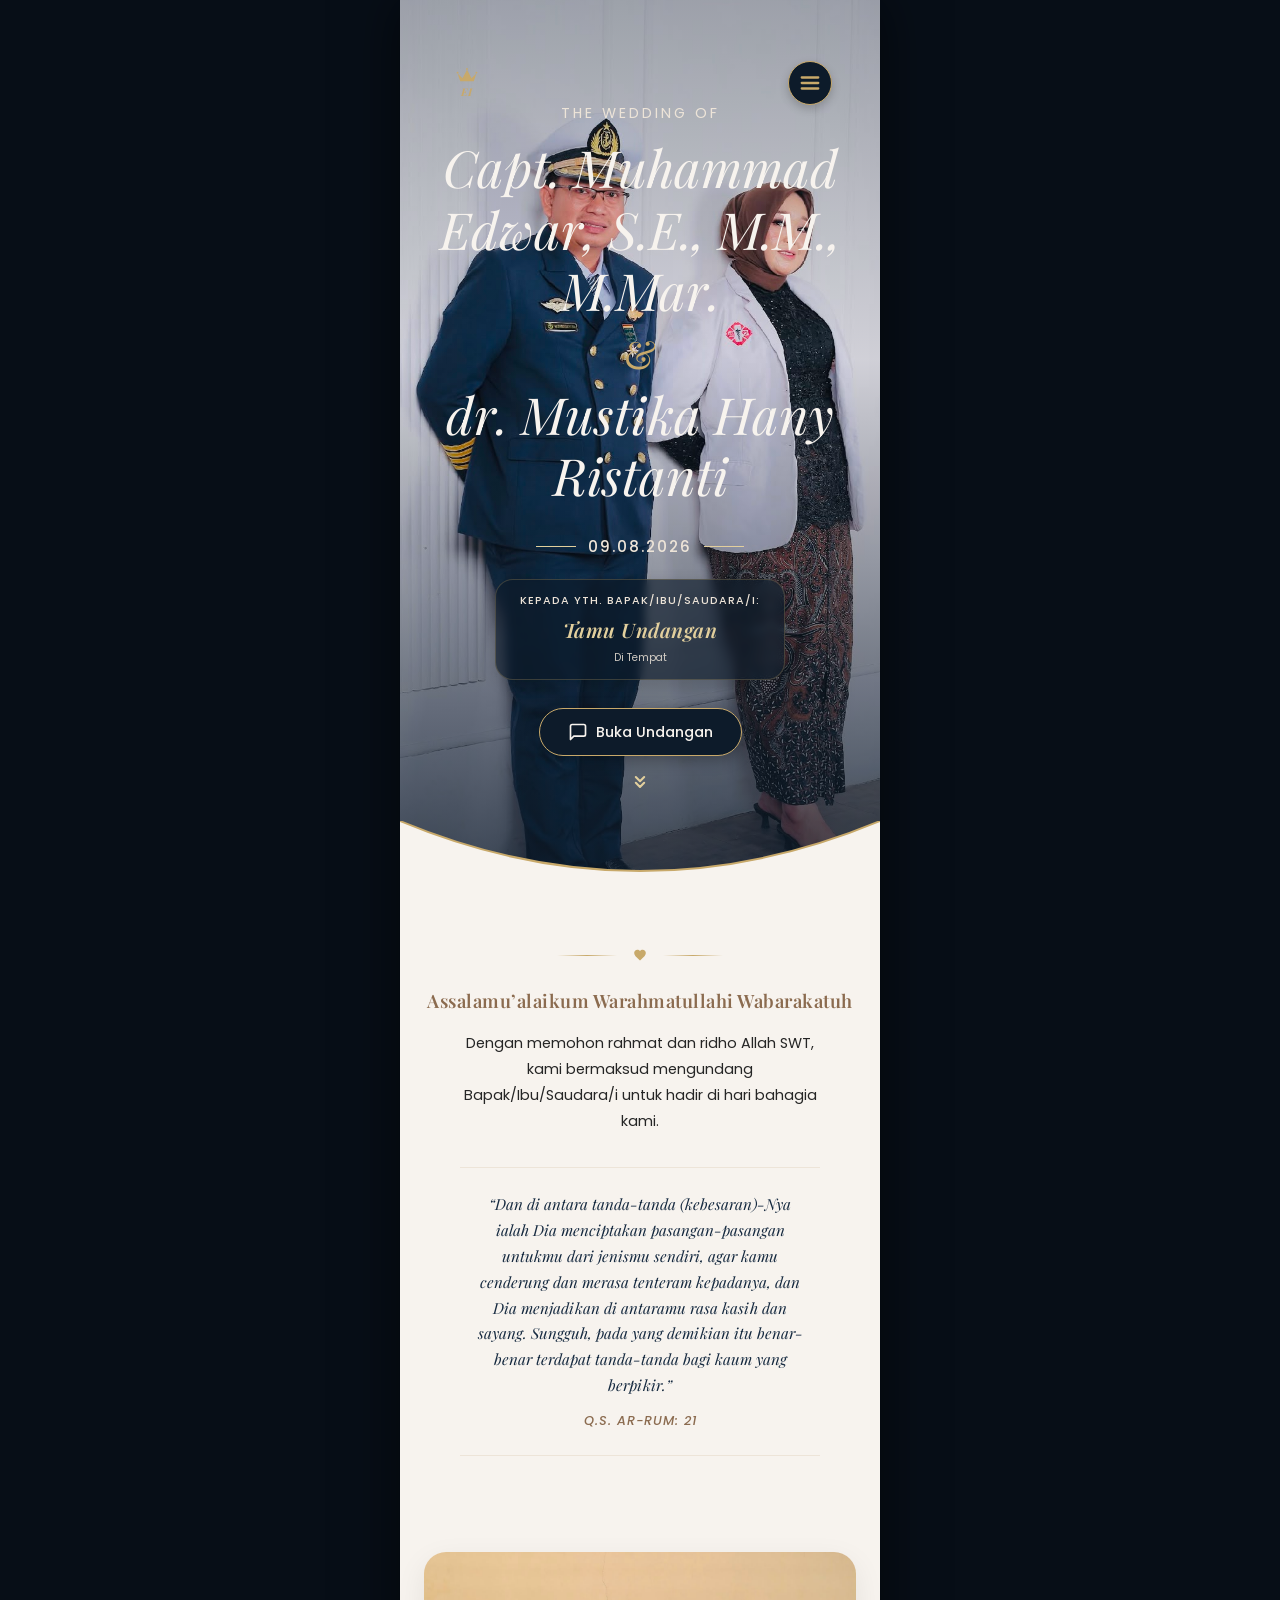
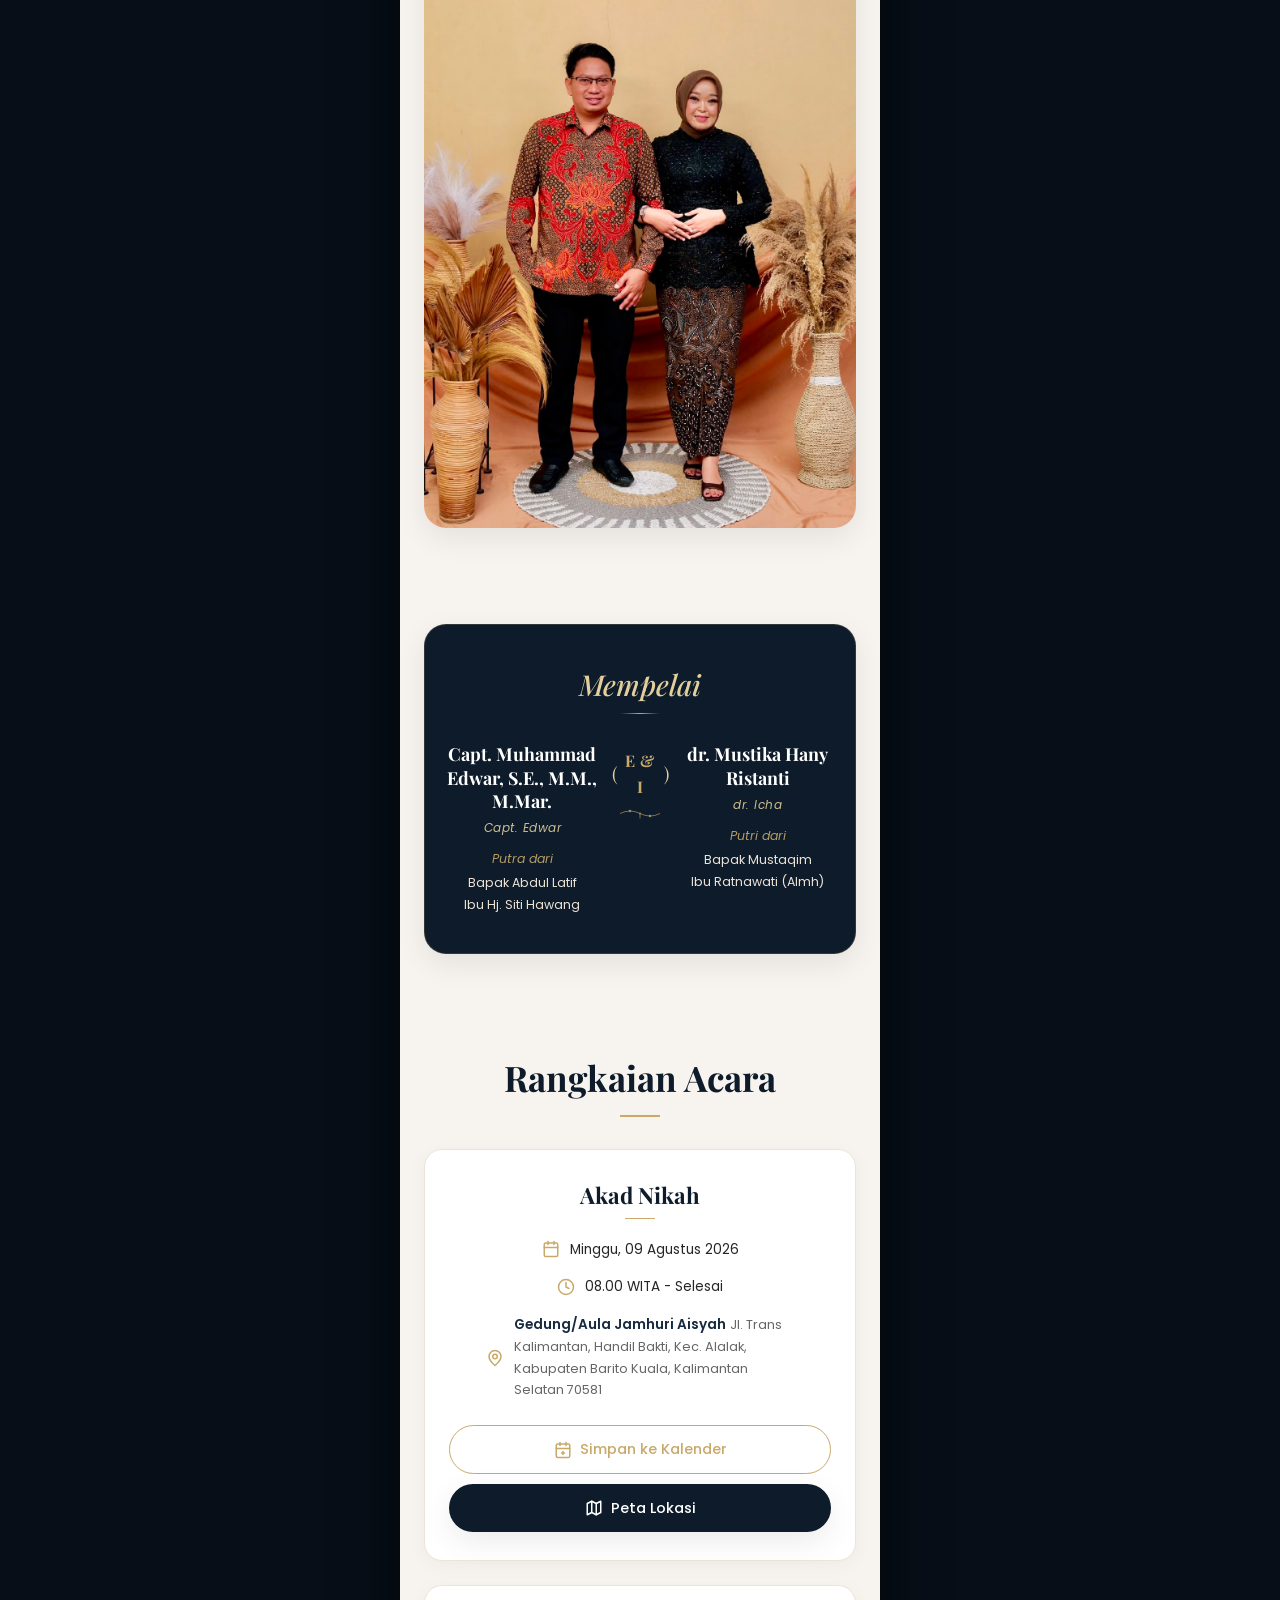
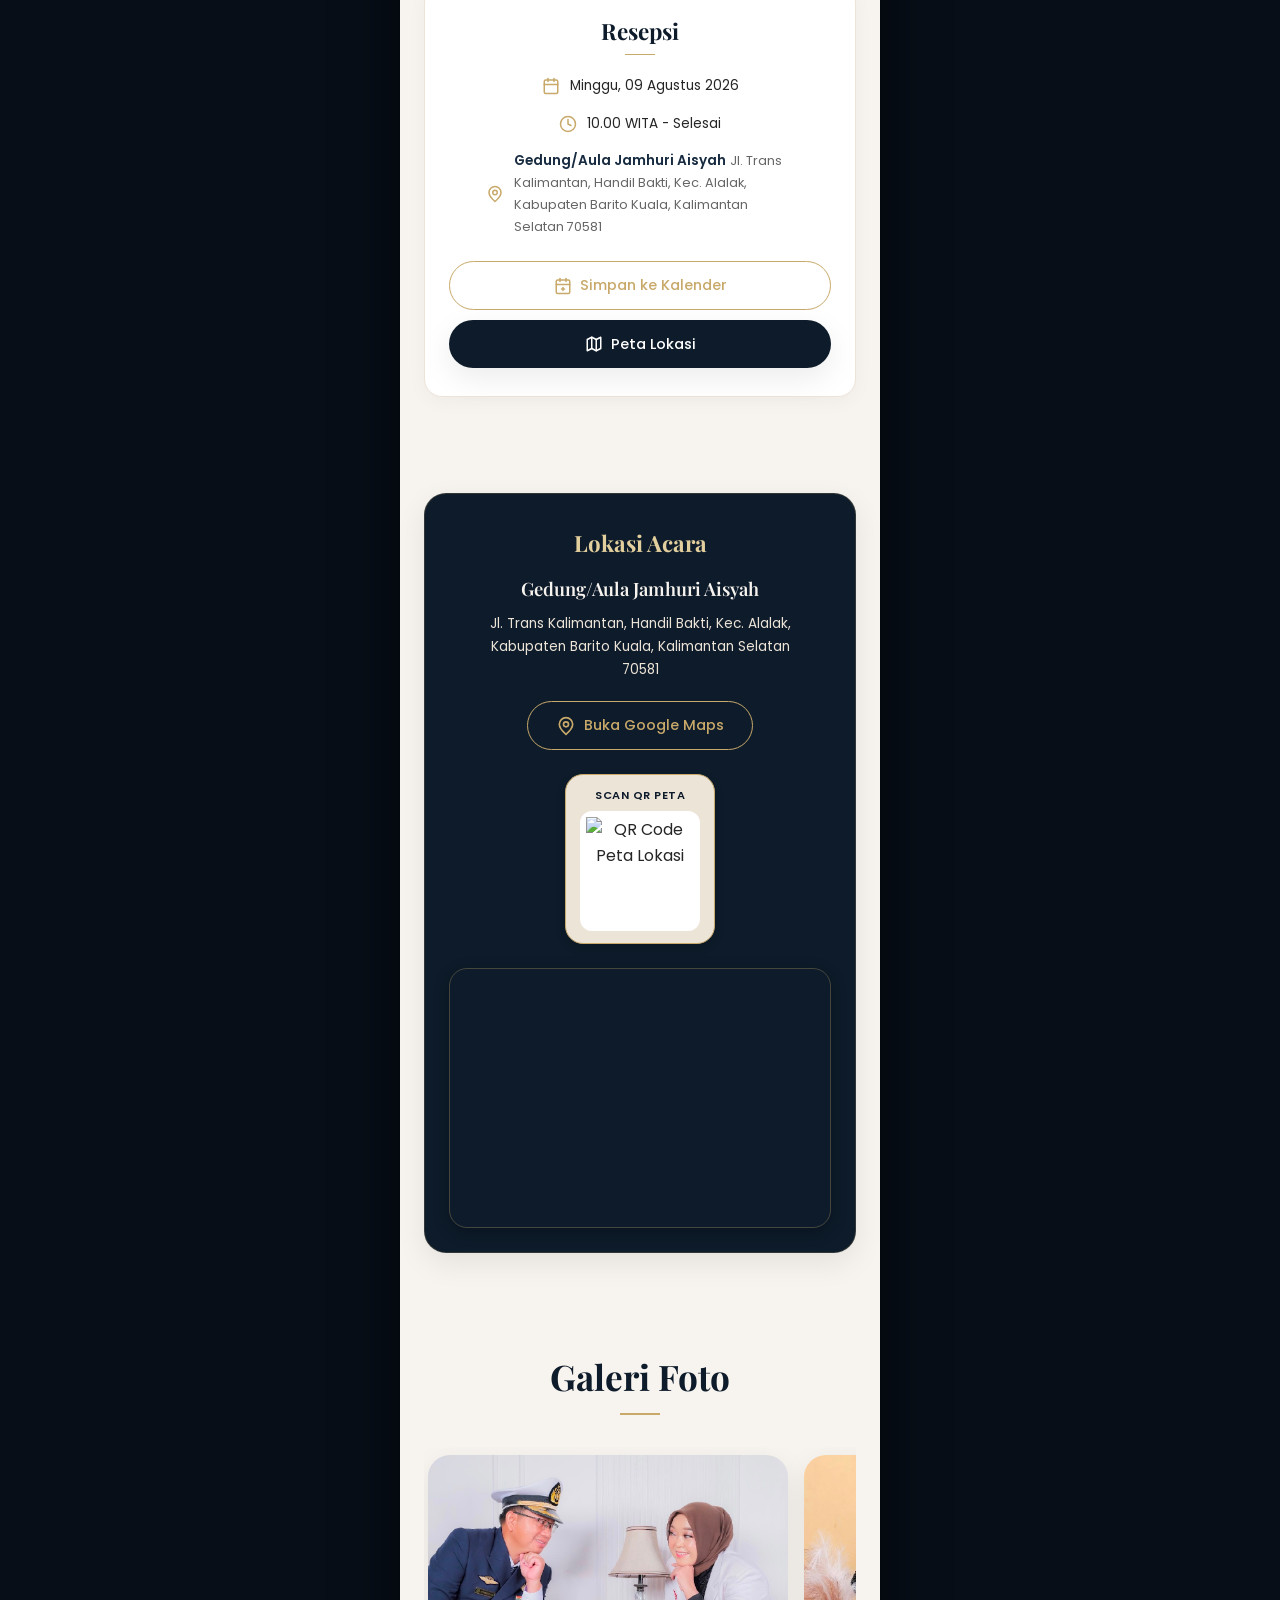
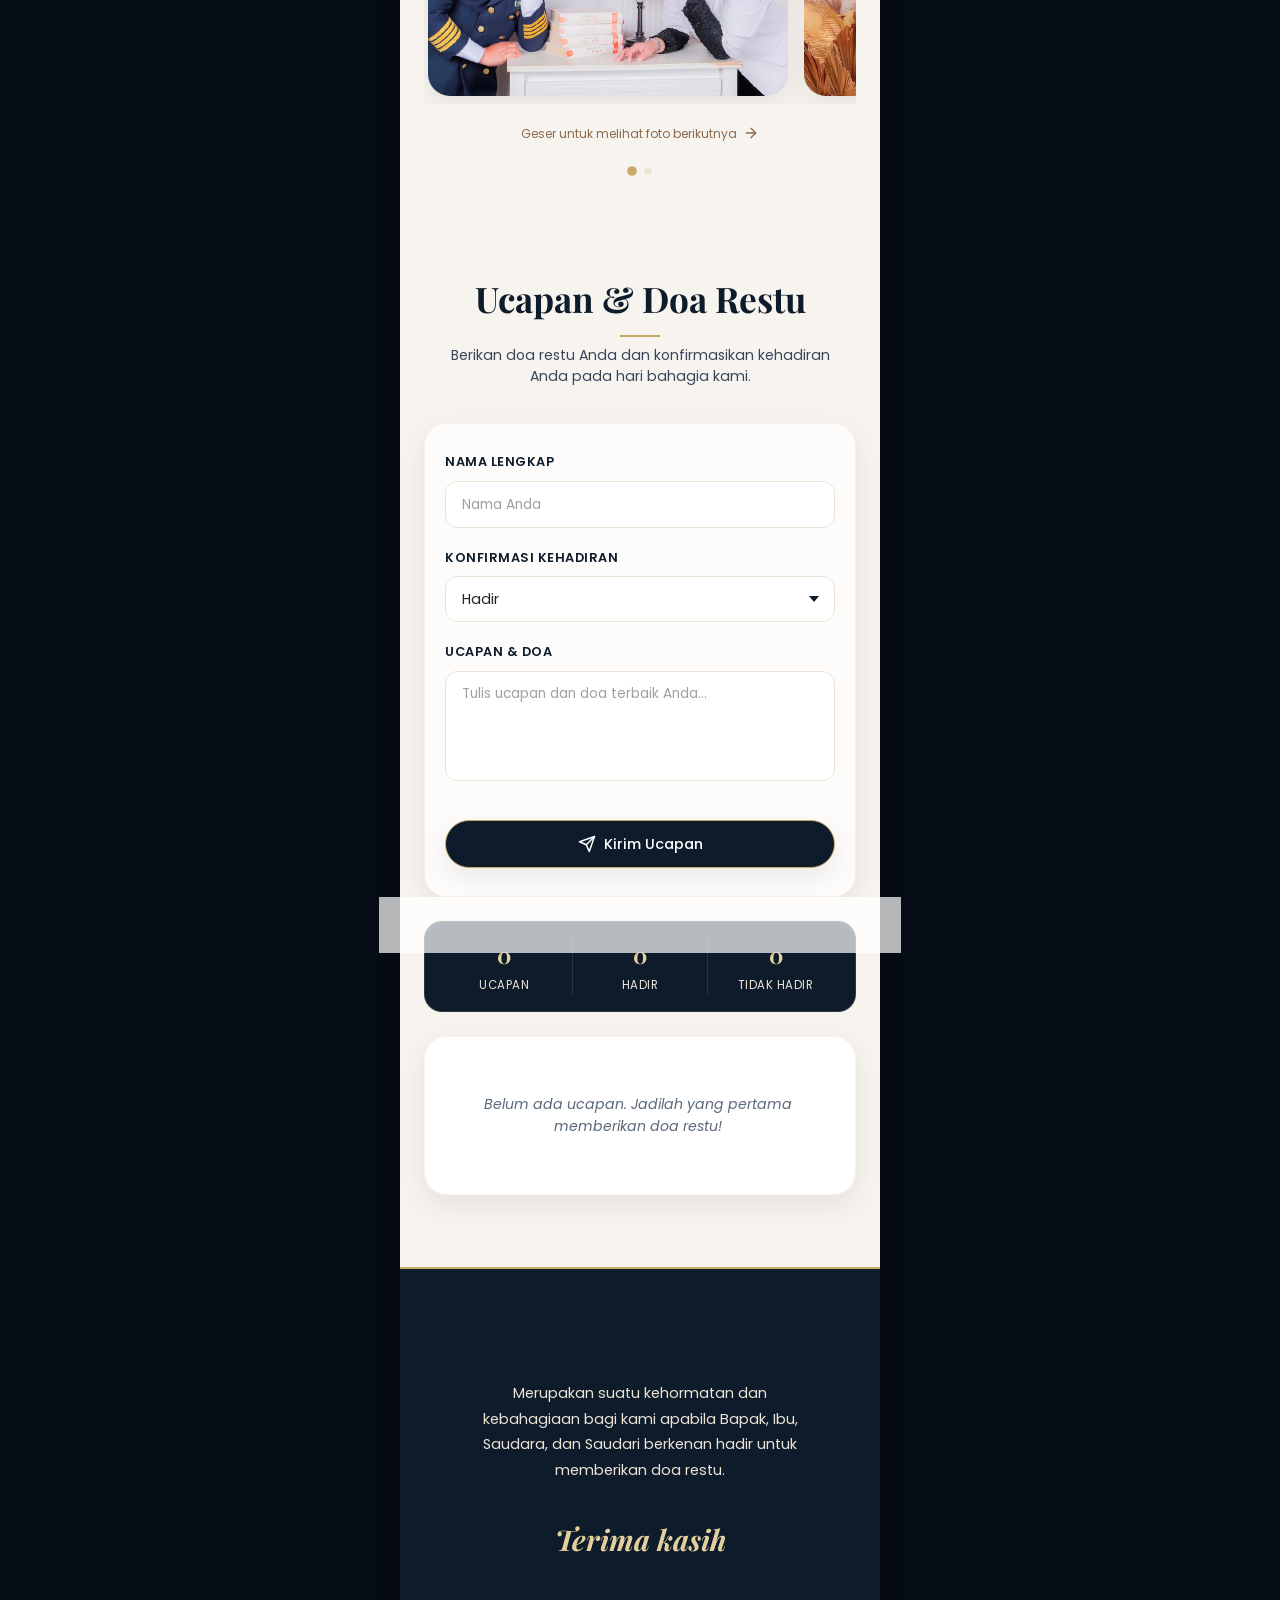
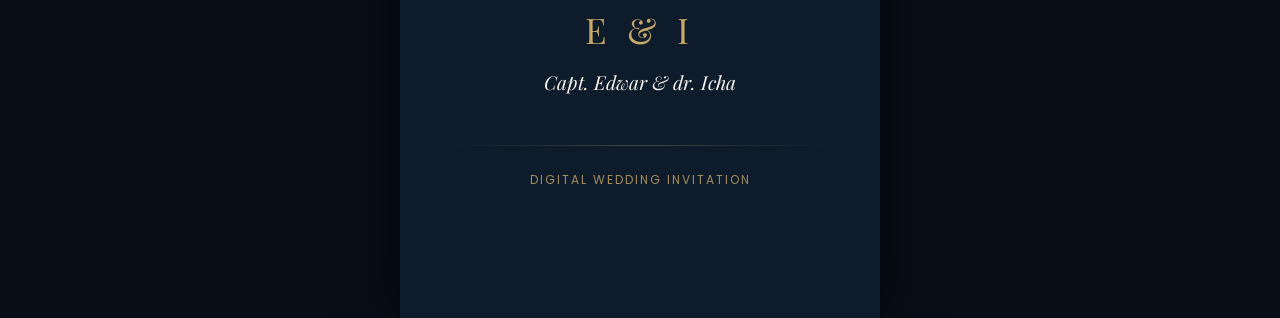
==== commit 44d728ac: "chore: bump asset versions to v1.2.0 for cache busting" ====
--- a/index.html
+++ b/index.html
@@ -26,7 +26,7 @@
         rel="stylesheet">
 
     <!-- CSS Link -->
-    <link rel="stylesheet" href="css/style.css?v=1.1.0">
+    <link rel="stylesheet" href="css/style.css?v=1.2.0">
 
     <!-- Favicon (SVG) -->
     <link rel="icon" type="image/svg+xml" href="assets/icons/favicon.svg">
@@ -474,8 +474,8 @@
     <audio id="wedding-audio" loop preload="metadata"></audio>
 
     <!-- JS Files Loading -->
-    <script src="js/invitation-data.js?v=1.1.0"></script>
-    <script src="js/script.js?v=1.1.0"></script>
+    <script src="js/invitation-data.js?v=1.2.0"></script>
+    <script src="js/script.js?v=1.2.0"></script>
 
 </body>
 
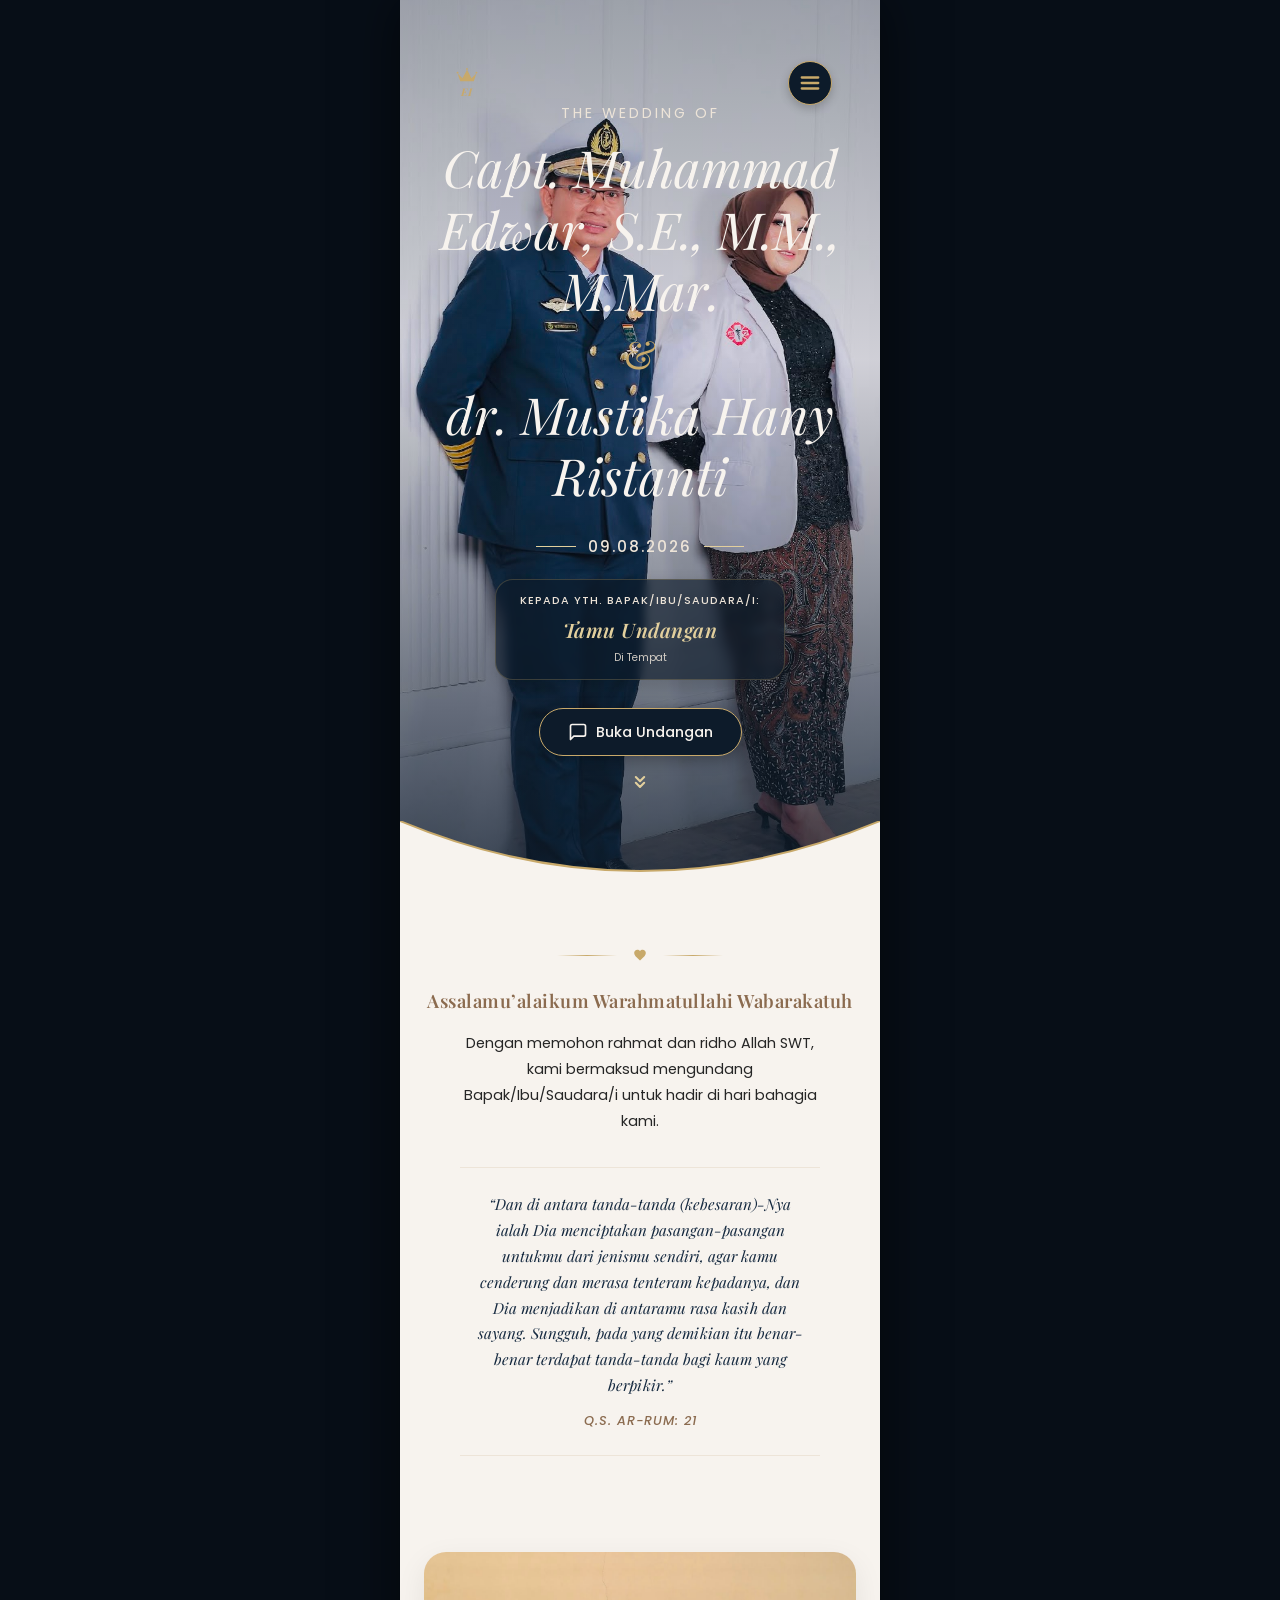
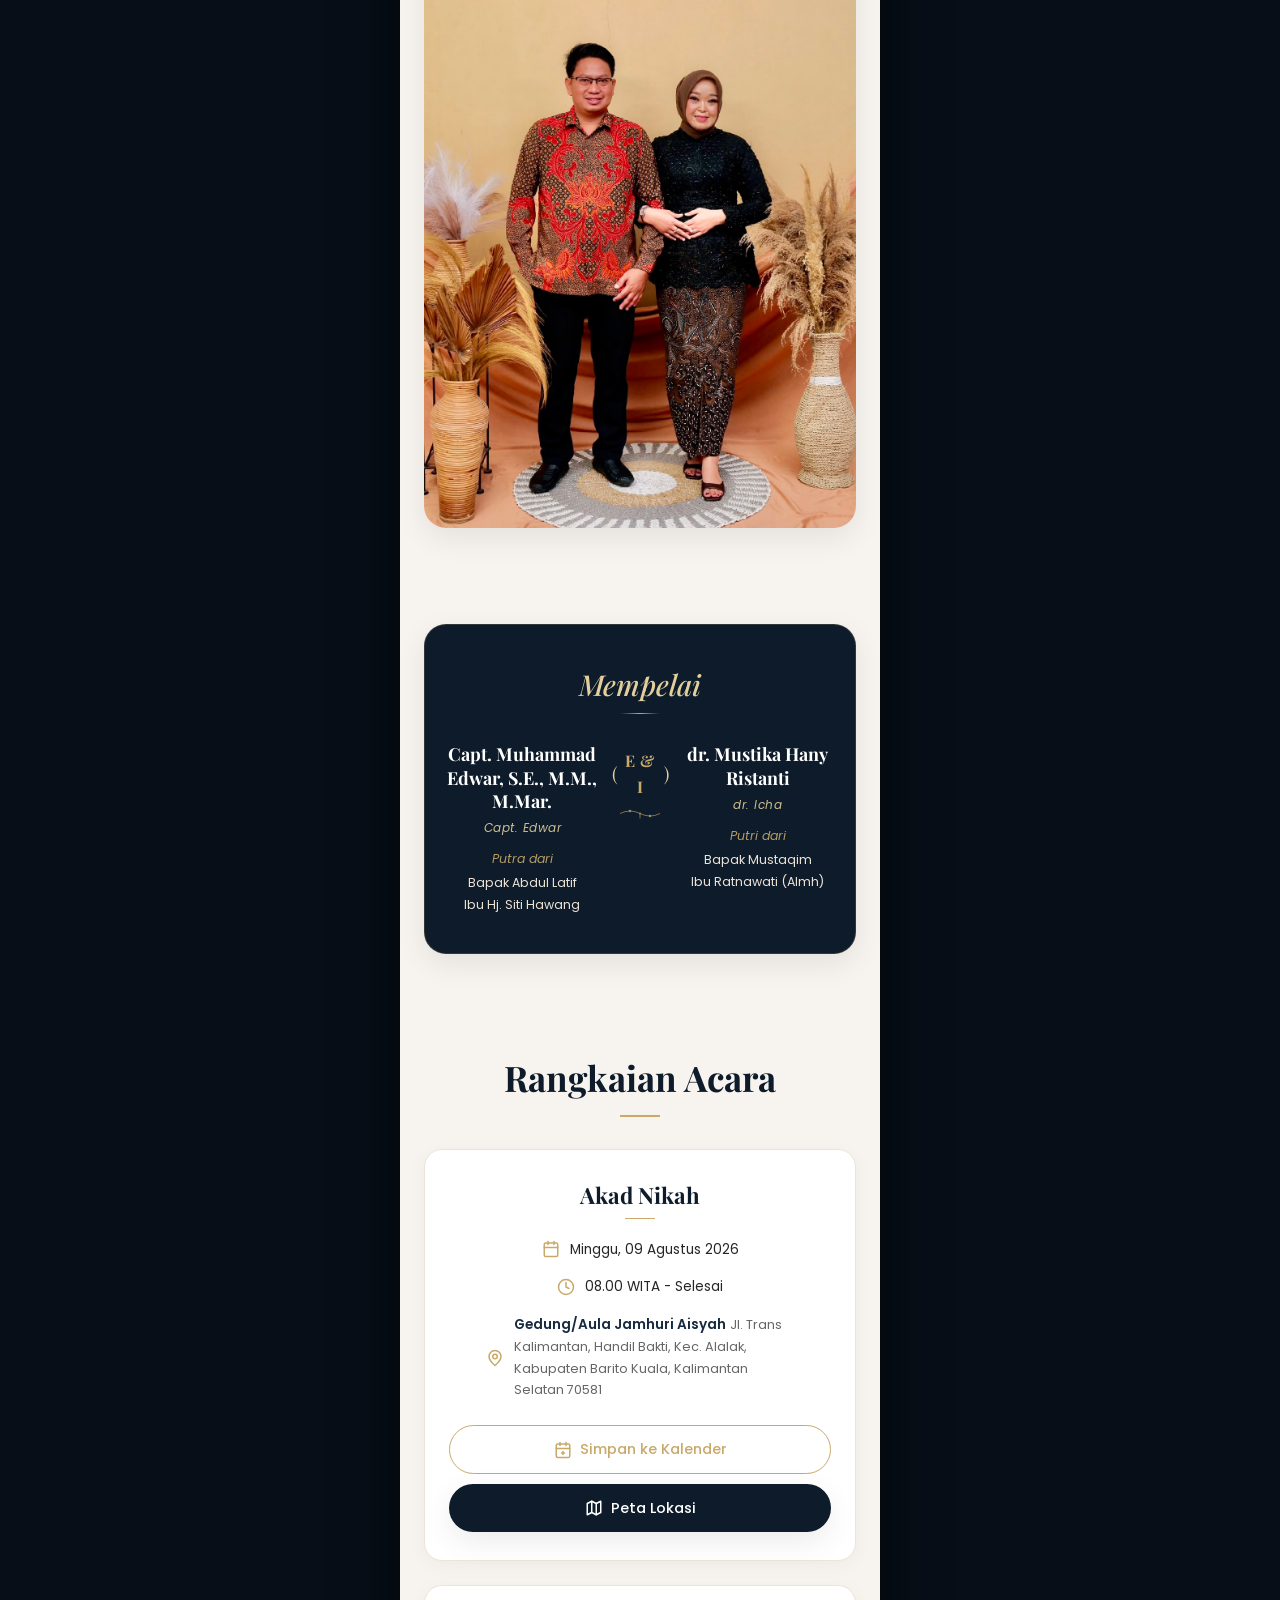
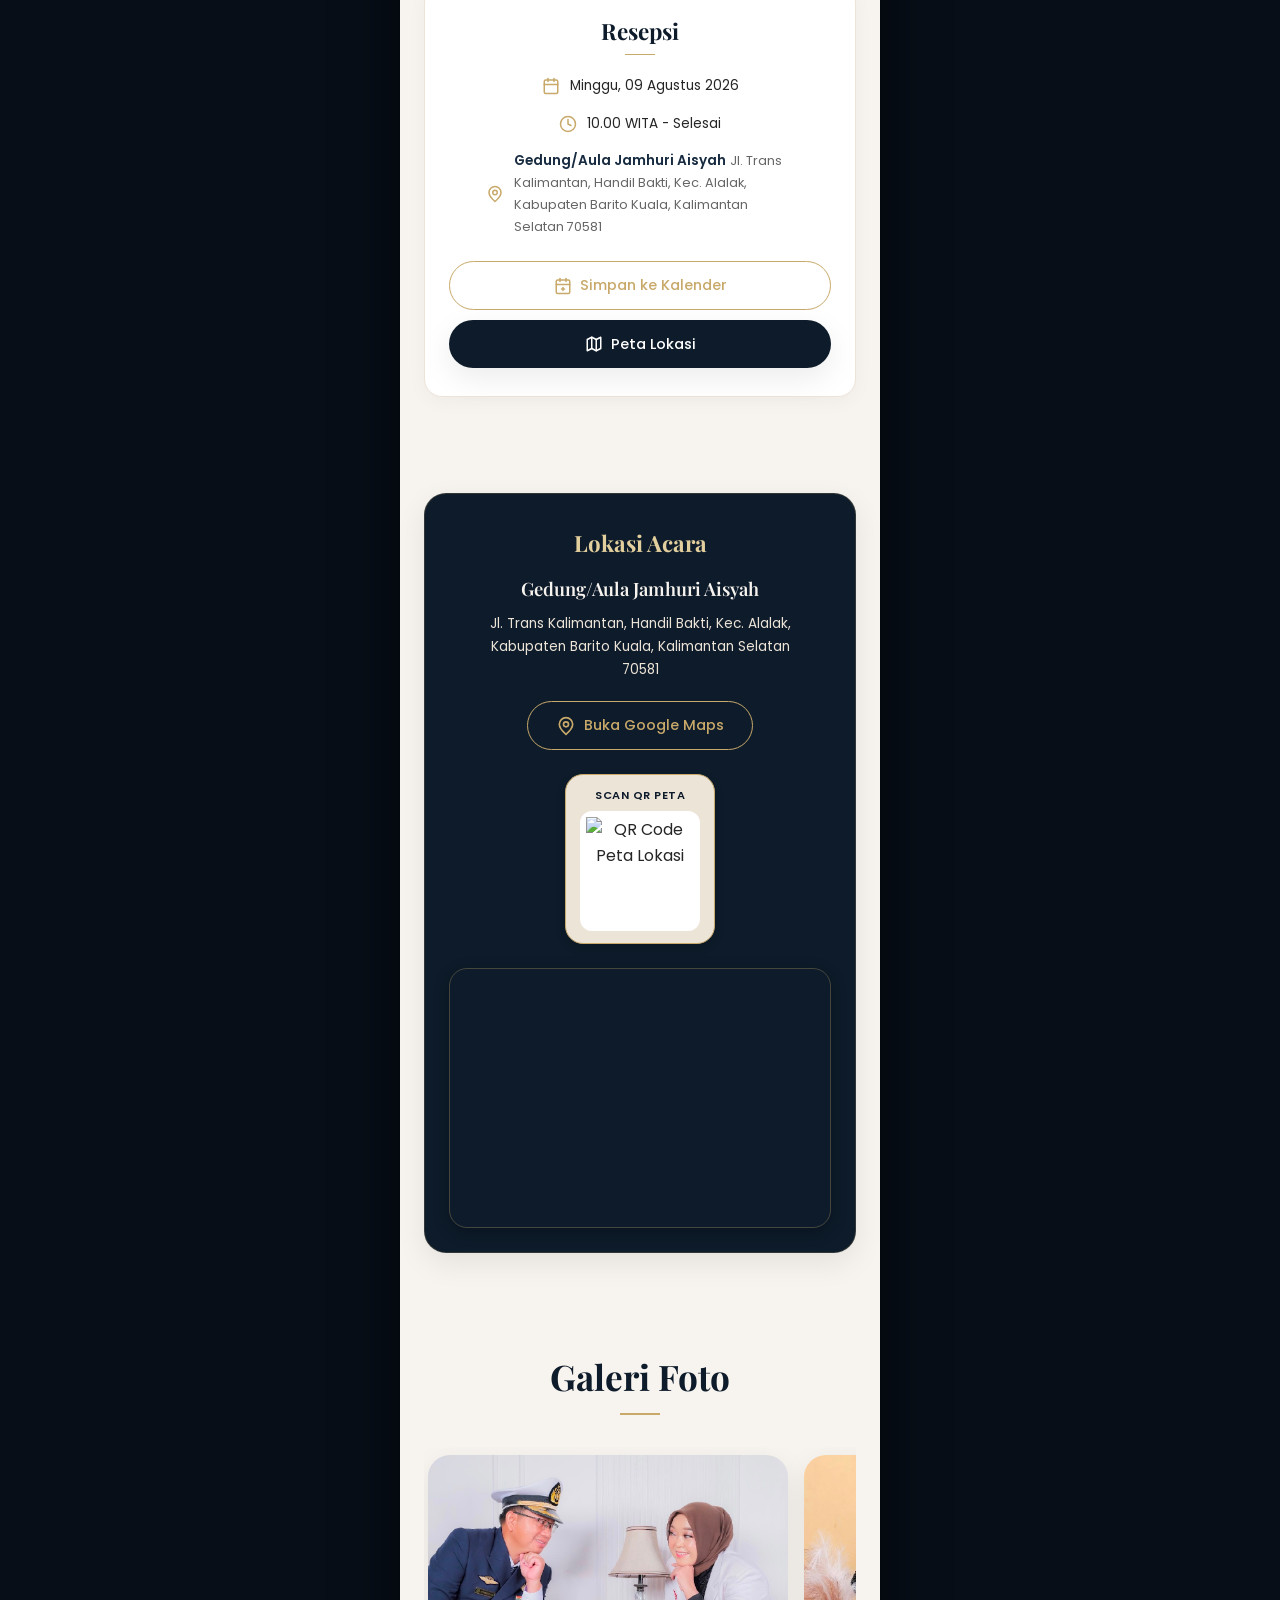
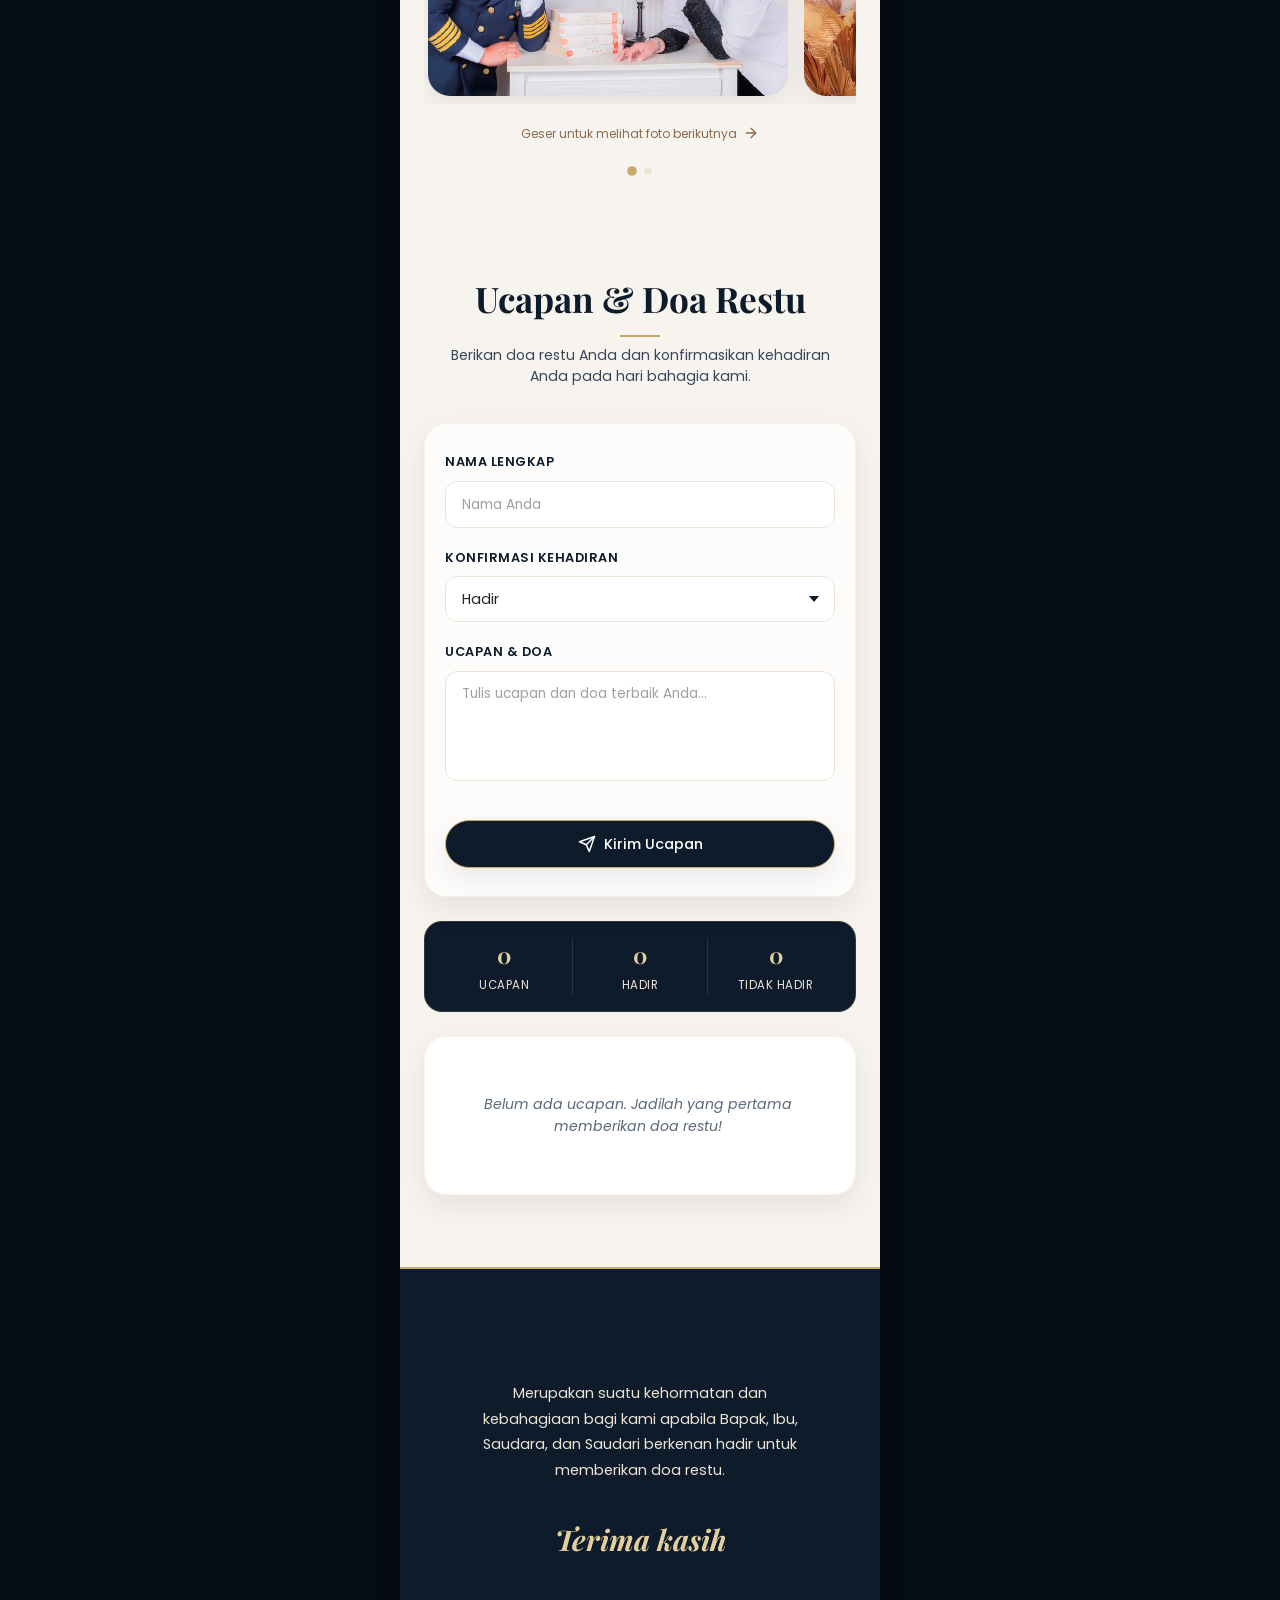
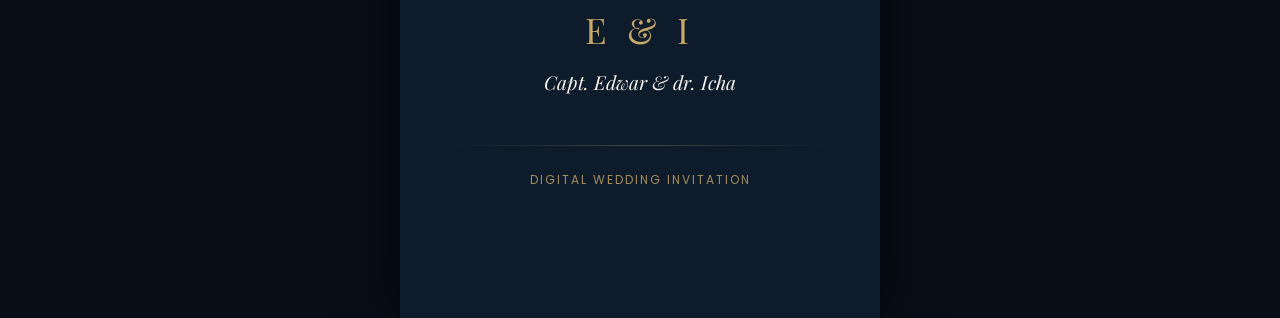
==== commit 6b6d6d47: "feat: hide base-url field, add automatic click-to-copy on result input, and bump cache version to v1" ====
--- a/index.html
+++ b/index.html
@@ -26,7 +26,7 @@
         rel="stylesheet">
 
     <!-- CSS Link -->
-    <link rel="stylesheet" href="css/style.css?v=1.2.0">
+    <link rel="stylesheet" href="css/style.css?v=1.2.1">
 
     <!-- Favicon (SVG) -->
     <link rel="icon" type="image/svg+xml" href="assets/icons/favicon.svg">
--- a/css/style.css
+++ b/css/style.css
@@ -1871,6 +1871,203 @@
         background-attachment: initial !important;
         scroll-behavior: auto !important;
         transition-duration: 0s !important;
-        transition-delay: 0s !important;
-    }
+    }
+}
+
+/* ==========================================================================
+   17. INVITATION LINK GENERATOR PAGE
+   ========================================================================== */
+.generator-body {
+    background: radial-gradient(circle at top, #1B263B 0%, #0D1B2A 100%);
+    color: var(--color-cream);
+    font-family: 'Poppins', sans-serif;
+    min-height: 100vh;
+    padding: 40px 20px;
+    display: flex;
+    justify-content: center;
+    align-items: center;
+}
+
+.generator-container {
+    width: 100%;
+    max-width: 600px;
+}
+
+.generator-card {
+    background-color: rgba(13, 27, 42, 0.85);
+    border: 1px solid rgba(200, 169, 106, 0.3);
+    border-radius: var(--border-radius-large);
+    padding: 30px;
+    box-shadow: 0 10px 30px rgba(0, 0, 0, 0.4);
+    backdrop-filter: blur(10px);
+    -webkit-backdrop-filter: blur(10px);
+    position: relative;
+    overflow: hidden;
+}
+
+.generator-card::before {
+    content: '';
+    position: absolute;
+    top: 0;
+    left: 0;
+    width: 100%;
+    height: 4px;
+    background: linear-gradient(90deg, var(--color-gold-dark), var(--color-gold-light), var(--color-gold-dark));
+}
+
+.generator-header {
+    text-align: center;
+    margin-bottom: 25px;
+}
+
+.generator-logo {
+    font-family: var(--font-heading);
+    font-size: 2rem;
+    color: var(--color-gold-light);
+    margin-bottom: 5px;
+    letter-spacing: 1px;
+}
+
+.generator-subtitle {
+    font-size: 0.85rem;
+    color: var(--color-cream-dark);
+    text-transform: uppercase;
+    letter-spacing: 2px;
+}
+
+.generator-form-group {
+    margin-bottom: 18px;
+}
+
+.generator-label {
+    display: block;
+    font-size: 0.8rem;
+    color: var(--color-gold-light);
+    margin-bottom: 6px;
+    text-transform: uppercase;
+    letter-spacing: 1px;
+    font-weight: 500;
+}
+
+.generator-input,
+.generator-select,
+.generator-textarea {
+    width: 100%;
+    padding: 12px 16px;
+    background-color: rgba(27, 38, 59, 0.6);
+    border: 1px solid rgba(224, 225, 221, 0.2);
+    border-radius: var(--border-radius-small);
+    color: var(--color-cream);
+    font-family: inherit;
+    font-size: 0.9rem;
+    transition: border-color var(--transition-fast), box-shadow var(--transition-fast);
+}
+
+.generator-input:focus,
+.generator-select:focus,
+.generator-textarea:focus {
+    outline: none;
+    border-color: var(--color-gold-light);
+    box-shadow: 0 0 8px rgba(200, 169, 106, 0.25);
+    background-color: rgba(27, 38, 59, 0.9);
+}
+
+.generator-textarea {
+    resize: vertical;
+    min-height: 120px;
+    font-size: 0.85rem;
+    line-height: 1.5;
+}
+
+.generator-input-readonly {
+    background-color: rgba(13, 27, 42, 0.5);
+    border-color: rgba(200, 169, 106, 0.15);
+    cursor: default;
+}
+
+.generator-row {
+    display: grid;
+    grid-template-columns: 1fr 1fr;
+    gap: 15px;
+}
+
+@media (max-width: 480px) {
+    .generator-row {
+        grid-template-columns: 1fr;
+        gap: 0;
+    }
+}
+
+.generator-result {
+    background-color: rgba(27, 38, 59, 0.4);
+    border: 1px dashed rgba(200, 169, 106, 0.4);
+    border-radius: var(--border-radius-medium);
+    padding: 20px;
+    margin-top: 25px;
+}
+
+.generator-actions {
+    display: flex;
+    gap: 12px;
+    margin-top: 15px;
+}
+
+.generator-btn {
+    flex: 1;
+    display: inline-flex;
+    align-items: center;
+    justify-content: center;
+    gap: 8px;
+    padding: 12px 20px;
+    font-size: 0.9rem;
+    font-weight: 500;
+    border-radius: var(--border-radius-small);
+    cursor: pointer;
+    transition: all var(--transition-fast);
+    font-family: inherit;
+    text-decoration: none;
+    border: none;
+}
+
+.btn-gold {
+    background-color: var(--color-gold-dark);
+    color: #0D1B2A;
+}
+
+.btn-gold:hover {
+    background-color: var(--color-gold-light);
+    transform: translateY(-2px);
+    box-shadow: 0 4px 12px rgba(200, 169, 106, 0.2);
+}
+
+.btn-whatsapp {
+    background-color: #25D366;
+    color: #FFFFFF;
+}
+
+.btn-whatsapp:hover {
+    background-color: #20BA5A;
+    transform: translateY(-2px);
+    box-shadow: 0 4px 12px rgba(37, 211, 102, 0.2);
+}
+
+.toast-notification {
+    position: fixed;
+    bottom: 25px;
+    left: 50%;
+    transform: translateX(-50%) translateY(100px);
+    background-color: #1B263B;
+    border: 1px solid var(--color-gold-light);
+    color: var(--color-cream);
+    padding: 10px 24px;
+    border-radius: 50px;
+    font-size: 0.85rem;
+    font-weight: 500;
+    z-index: 9999;
+    transition: transform 0.3s cubic-bezier(0.175, 0.885, 0.32, 1.275);
+    box-shadow: 0 5px 20px rgba(0, 0, 0, 0.3);
+}
+
+.toast-notification.show {
+    transform: translateX(-50%) translateY(0);
 }
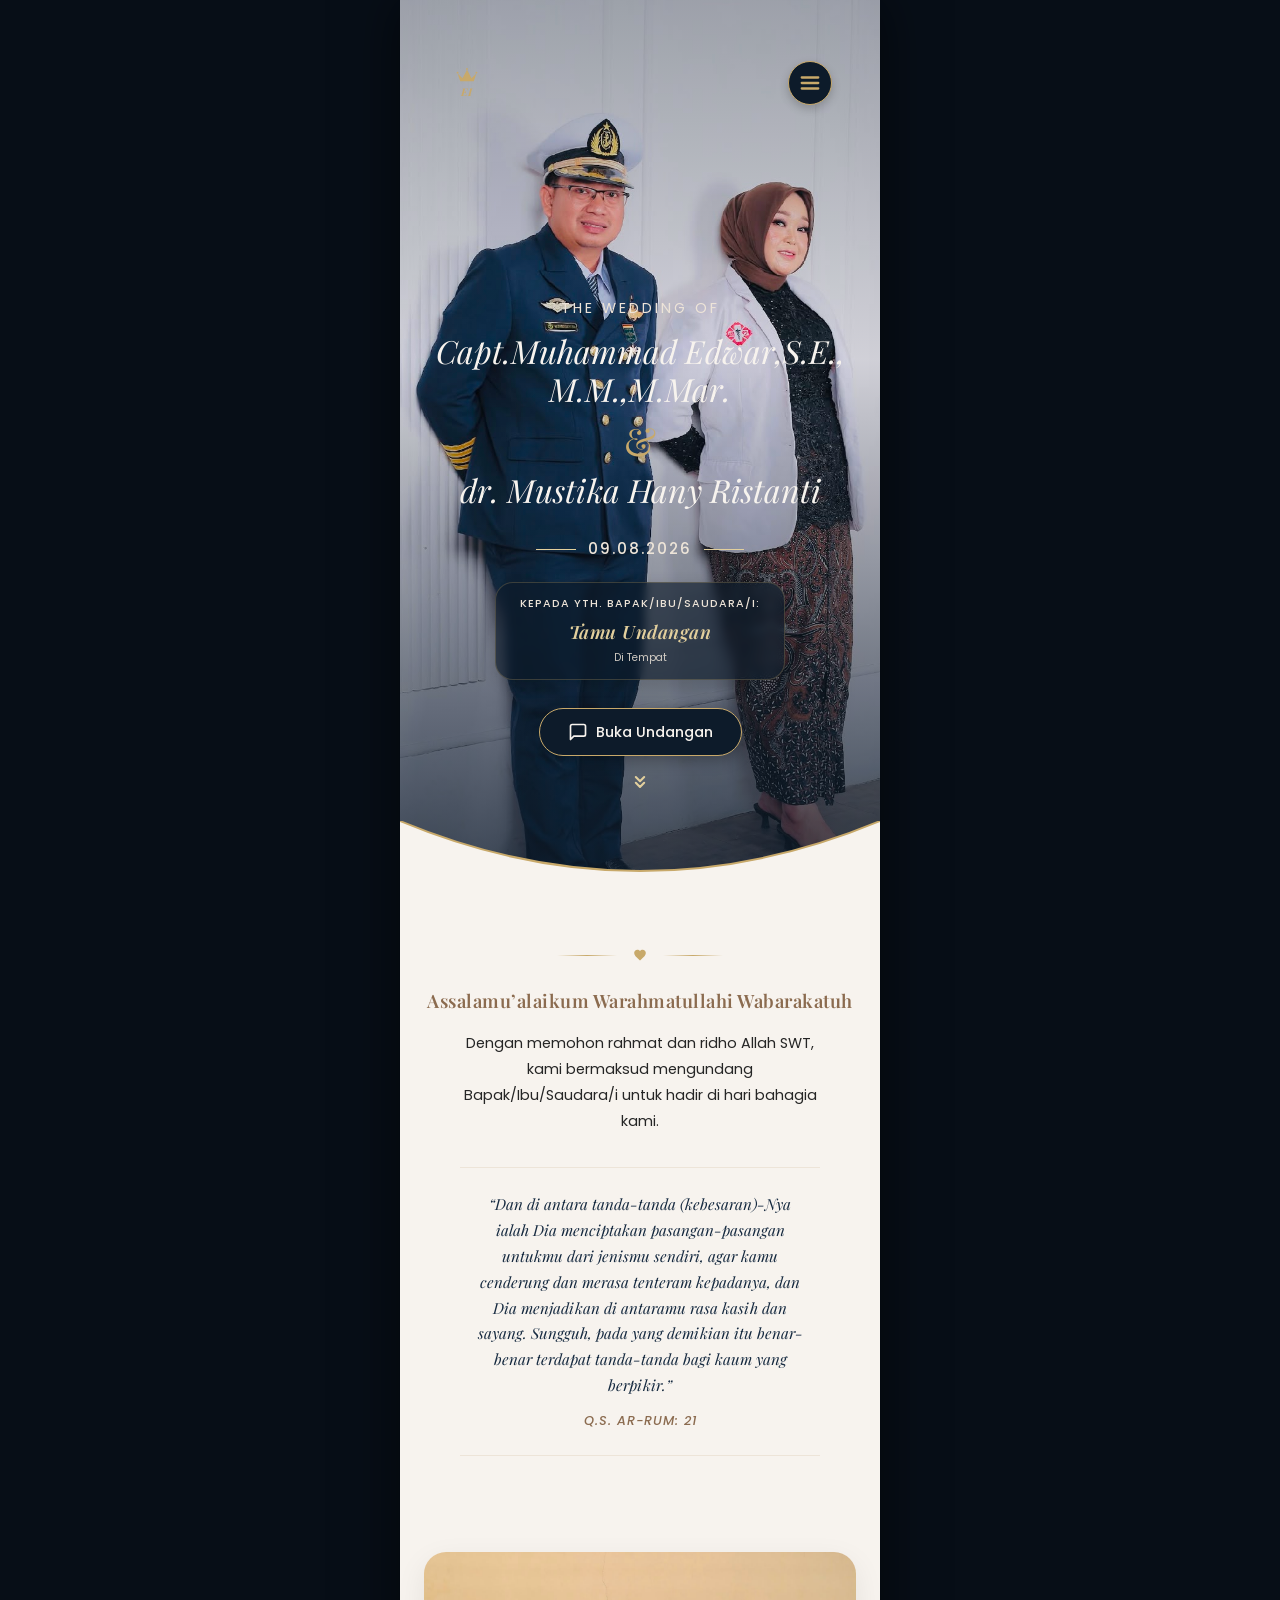
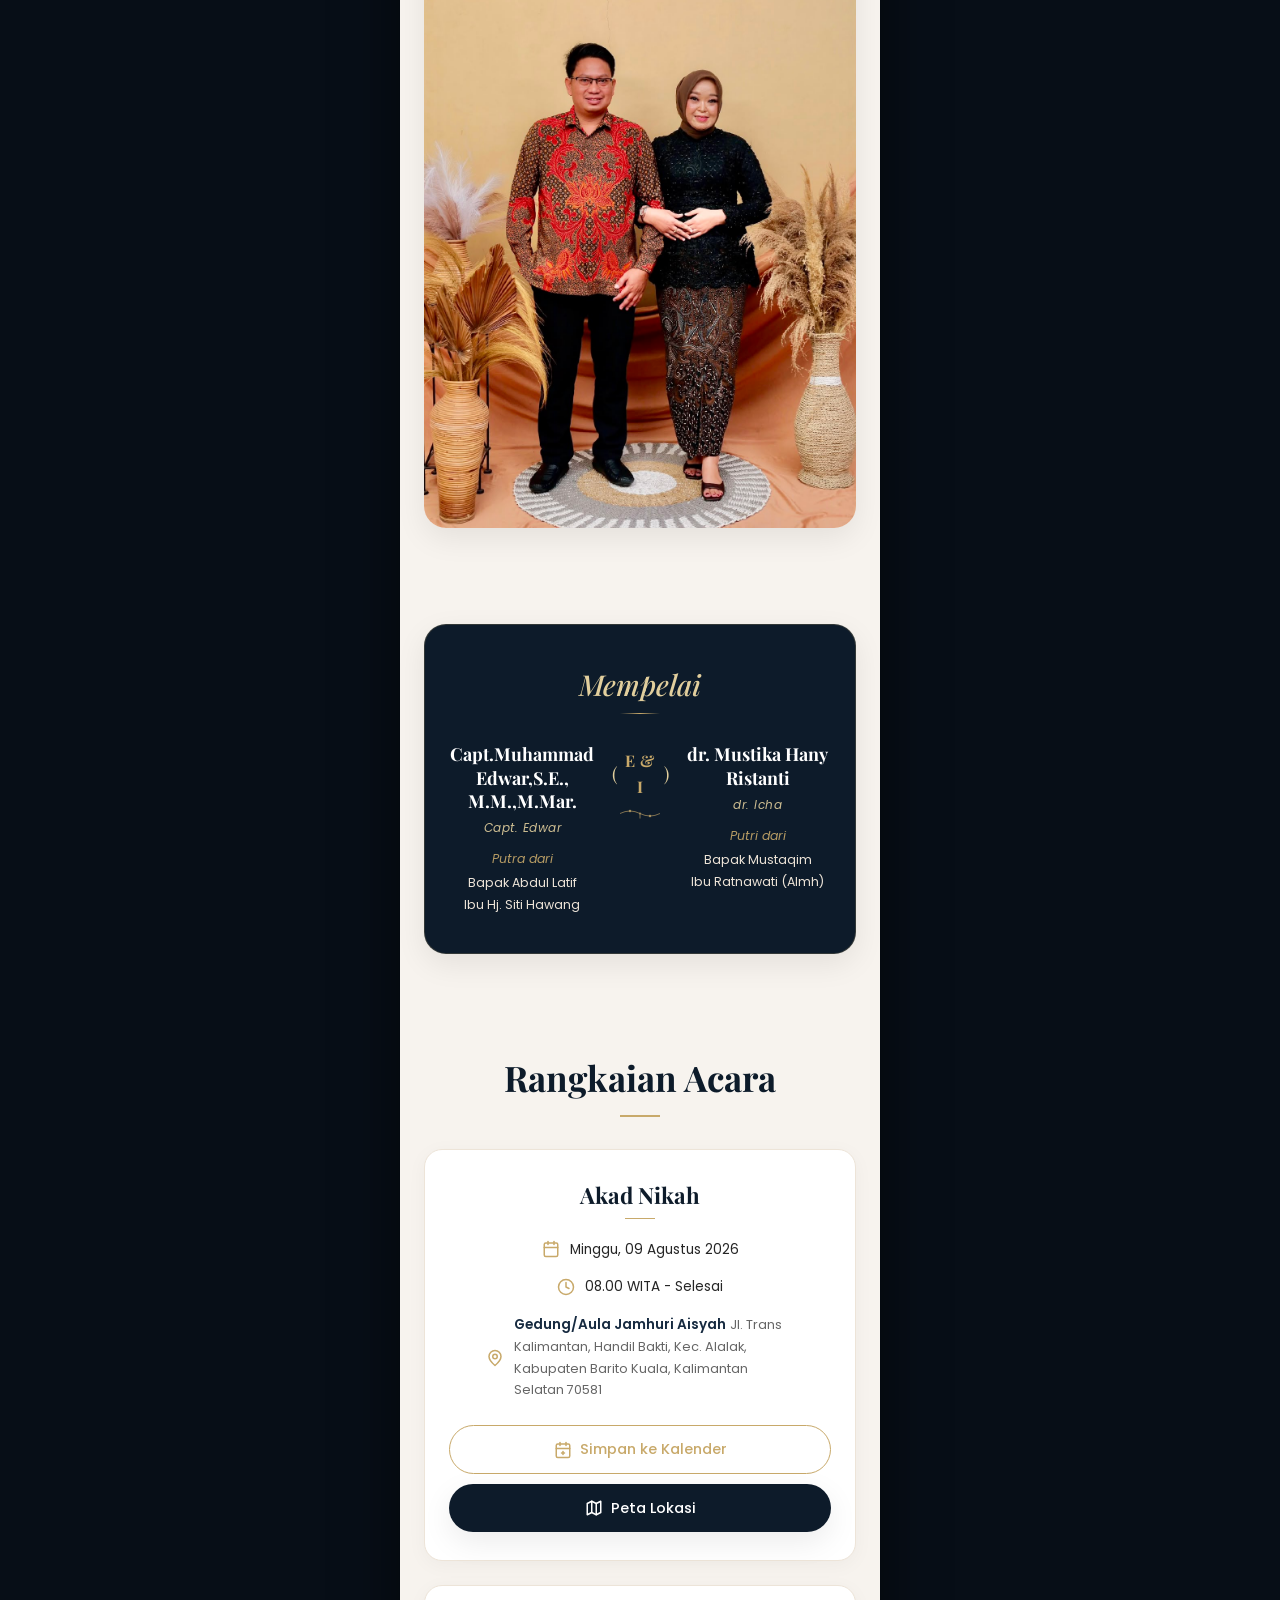
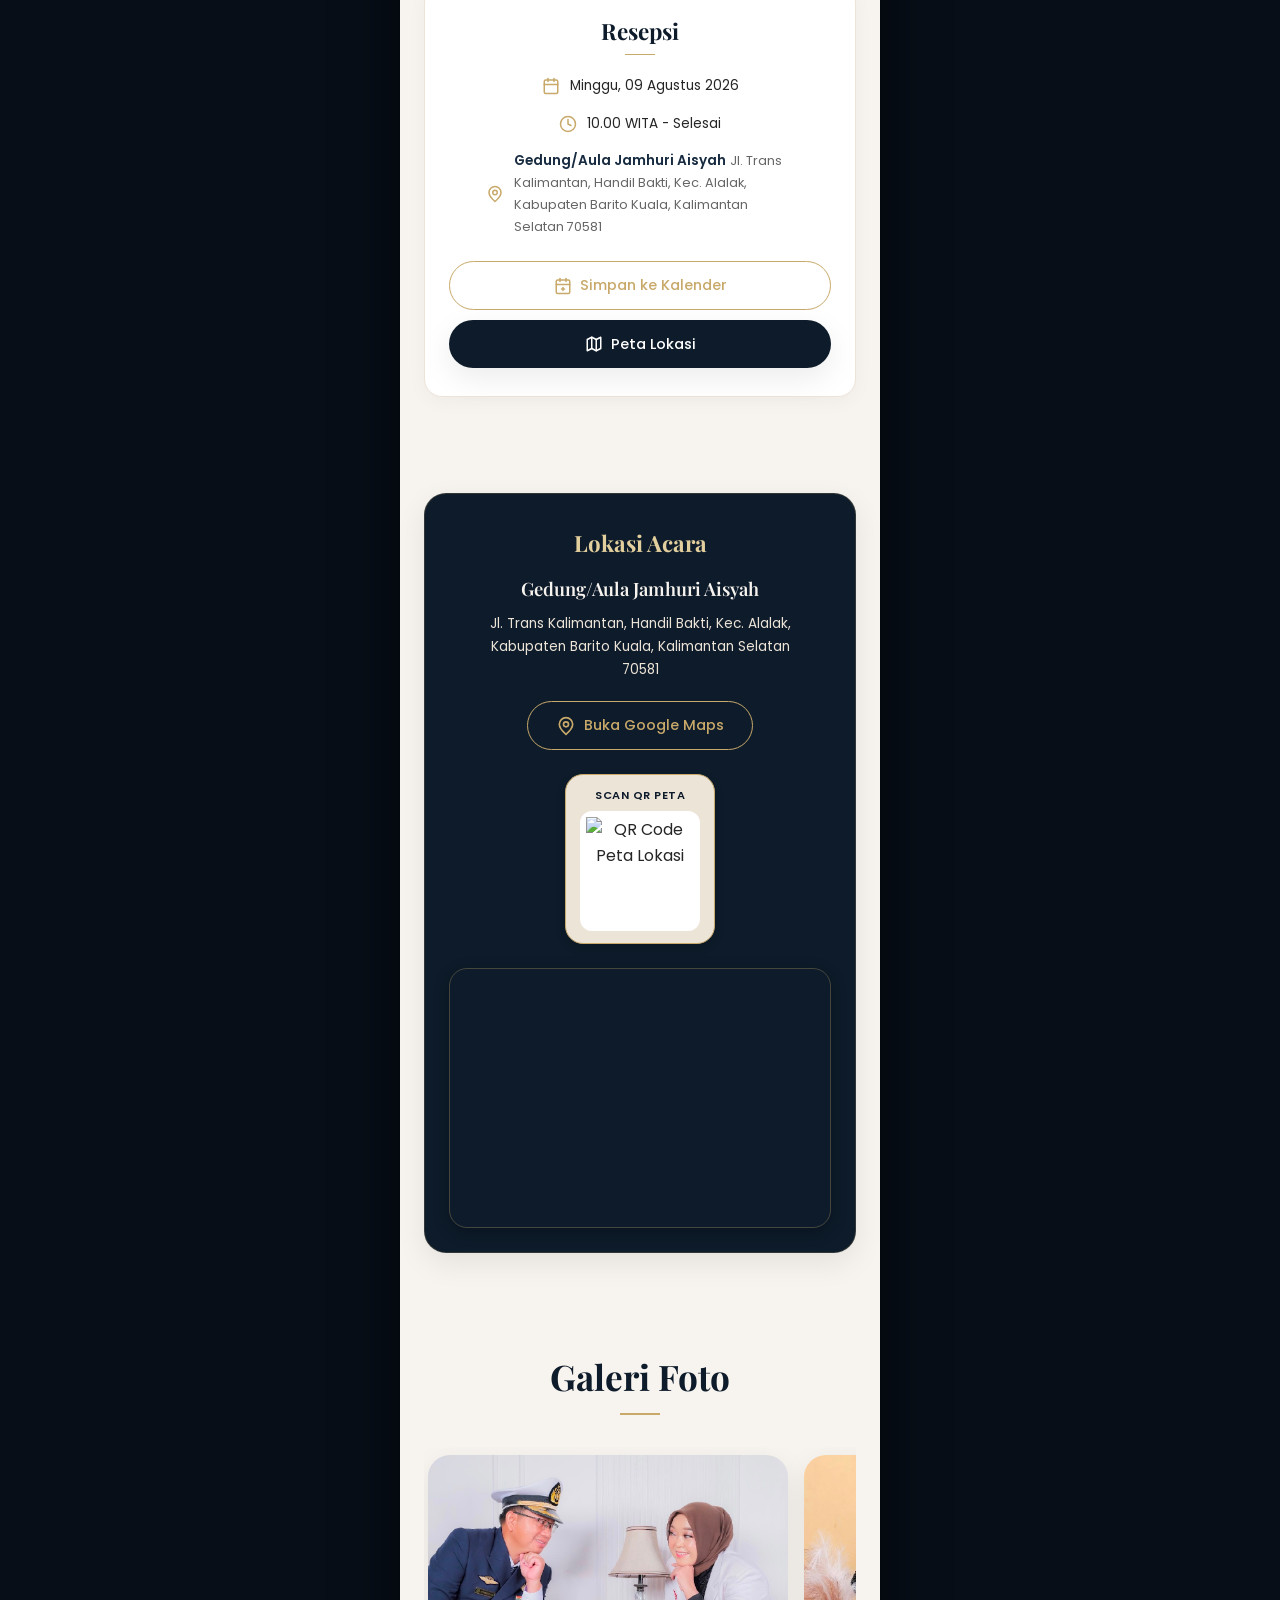
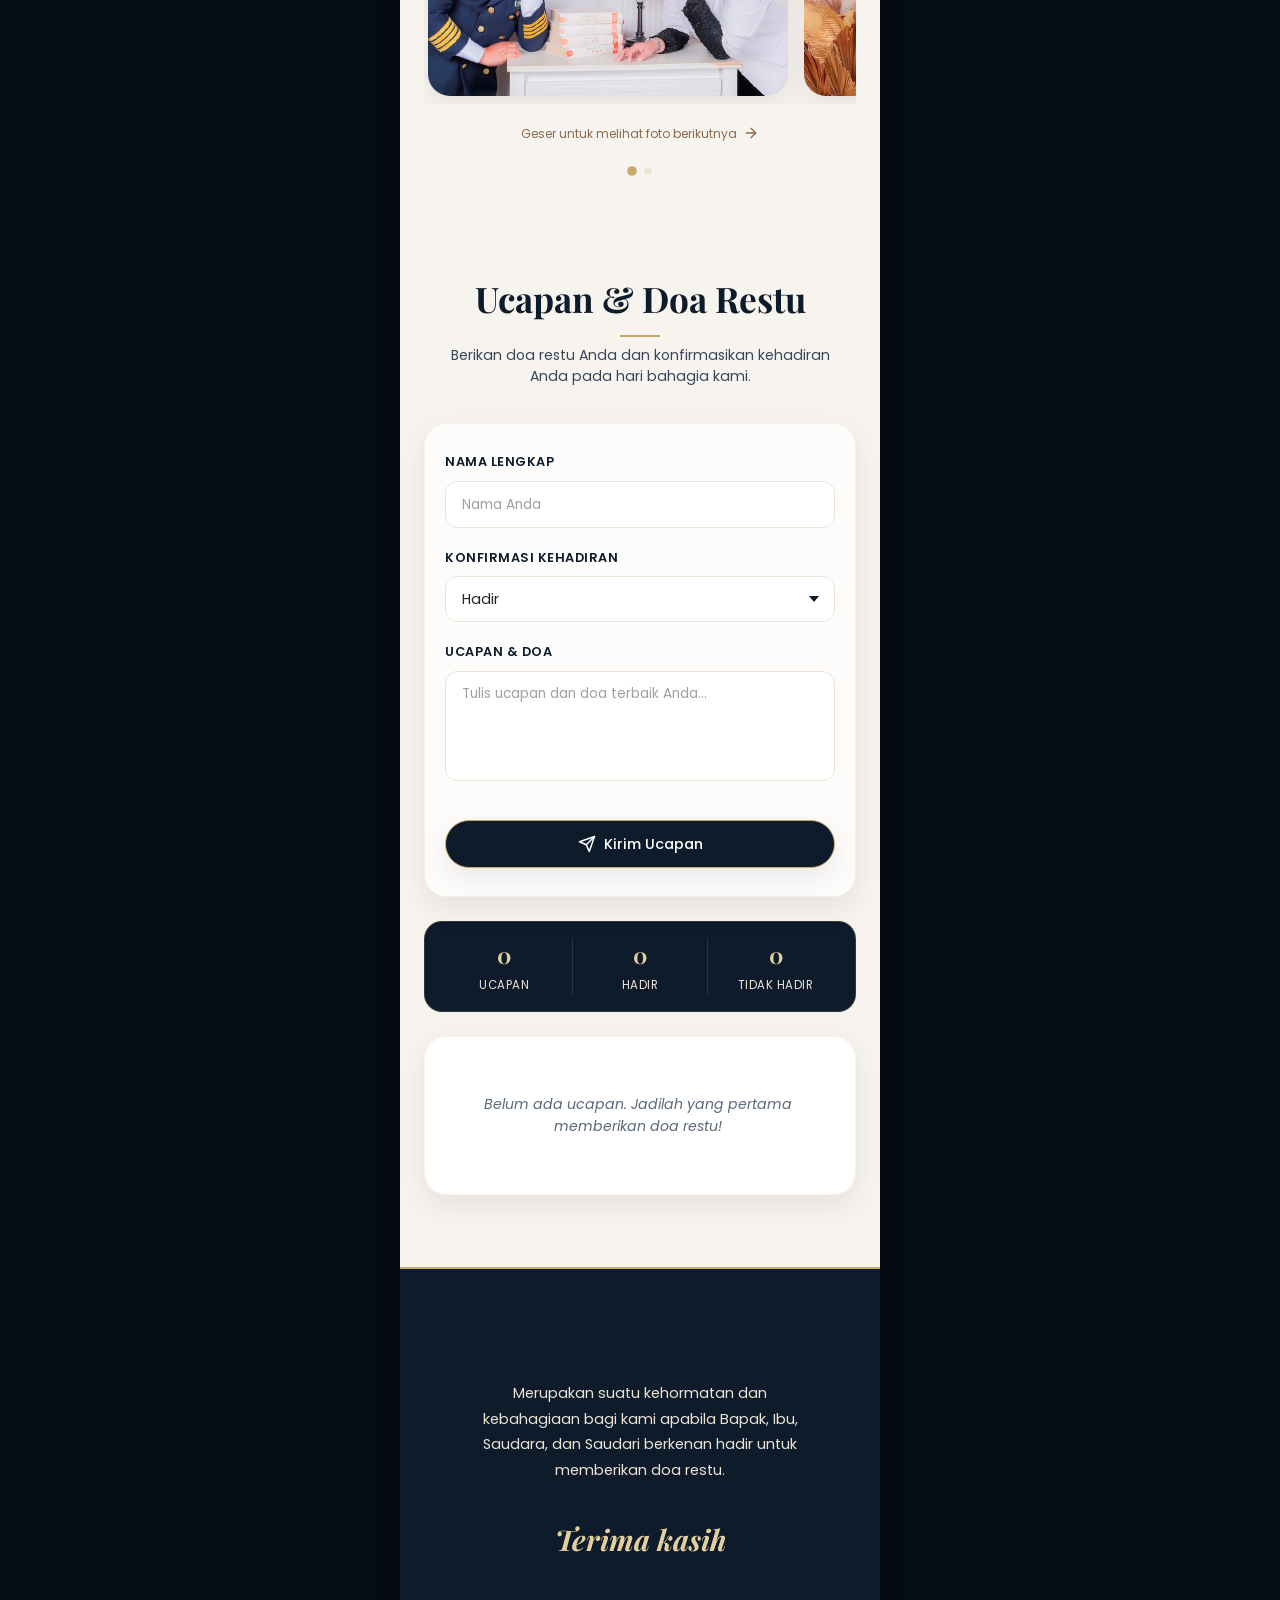
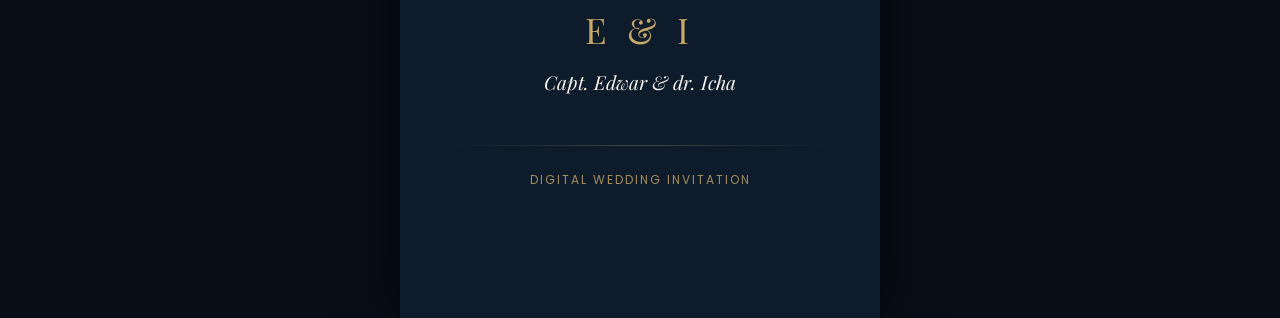
==== commit 3d6b84f1: "style: scale down cover couple names and guest name fonts; bump cache version to v1.2.2" ====
--- a/index.html
+++ b/index.html
@@ -26,7 +26,7 @@
         rel="stylesheet">
 
     <!-- CSS Link -->
-    <link rel="stylesheet" href="css/style.css?v=1.2.1">
+    <link rel="stylesheet" href="css/style.css?v=1.2.2">
 
     <!-- Favicon (SVG) -->
     <link rel="icon" type="image/svg+xml" href="assets/icons/favicon.svg">
--- a/css/style.css
+++ b/css/style.css
@@ -414,7 +414,7 @@
 
 .cover-couple-names {
     font-family: var(--font-heading);
-    font-size: clamp(2.2rem, 8vw, 3.2rem);
+    font-size: clamp(1.4rem, 5.5vw, 2.0rem);
     font-weight: 400;
     line-height: 1.2;
     color: var(--color-cream);
@@ -486,7 +486,7 @@
 
 .guest-name {
     font-family: var(--font-heading);
-    font-size: clamp(1.1rem, 3.8vw, 1.25rem);
+    font-size: clamp(0.95rem, 3.5vw, 1.15rem);
     font-weight: 600;
     color: var(--color-gold-light);
     margin: 4px 0;
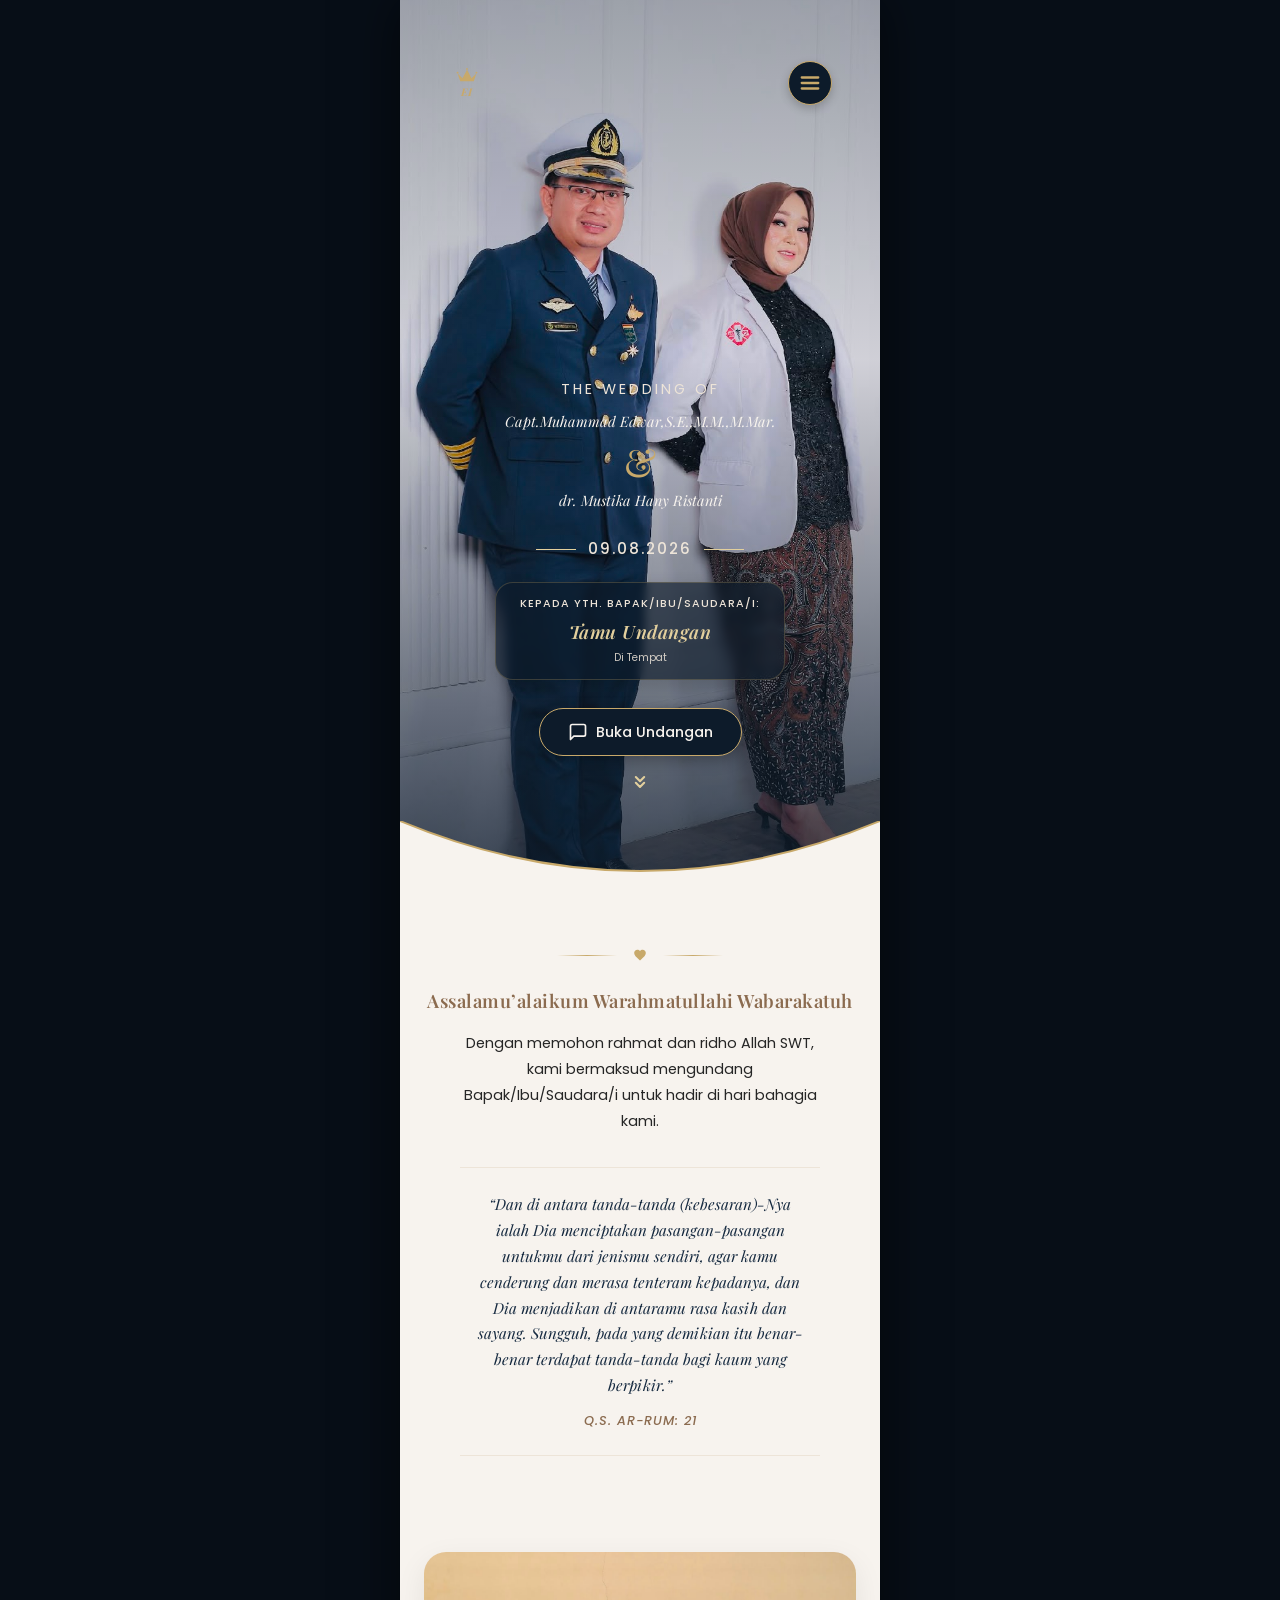
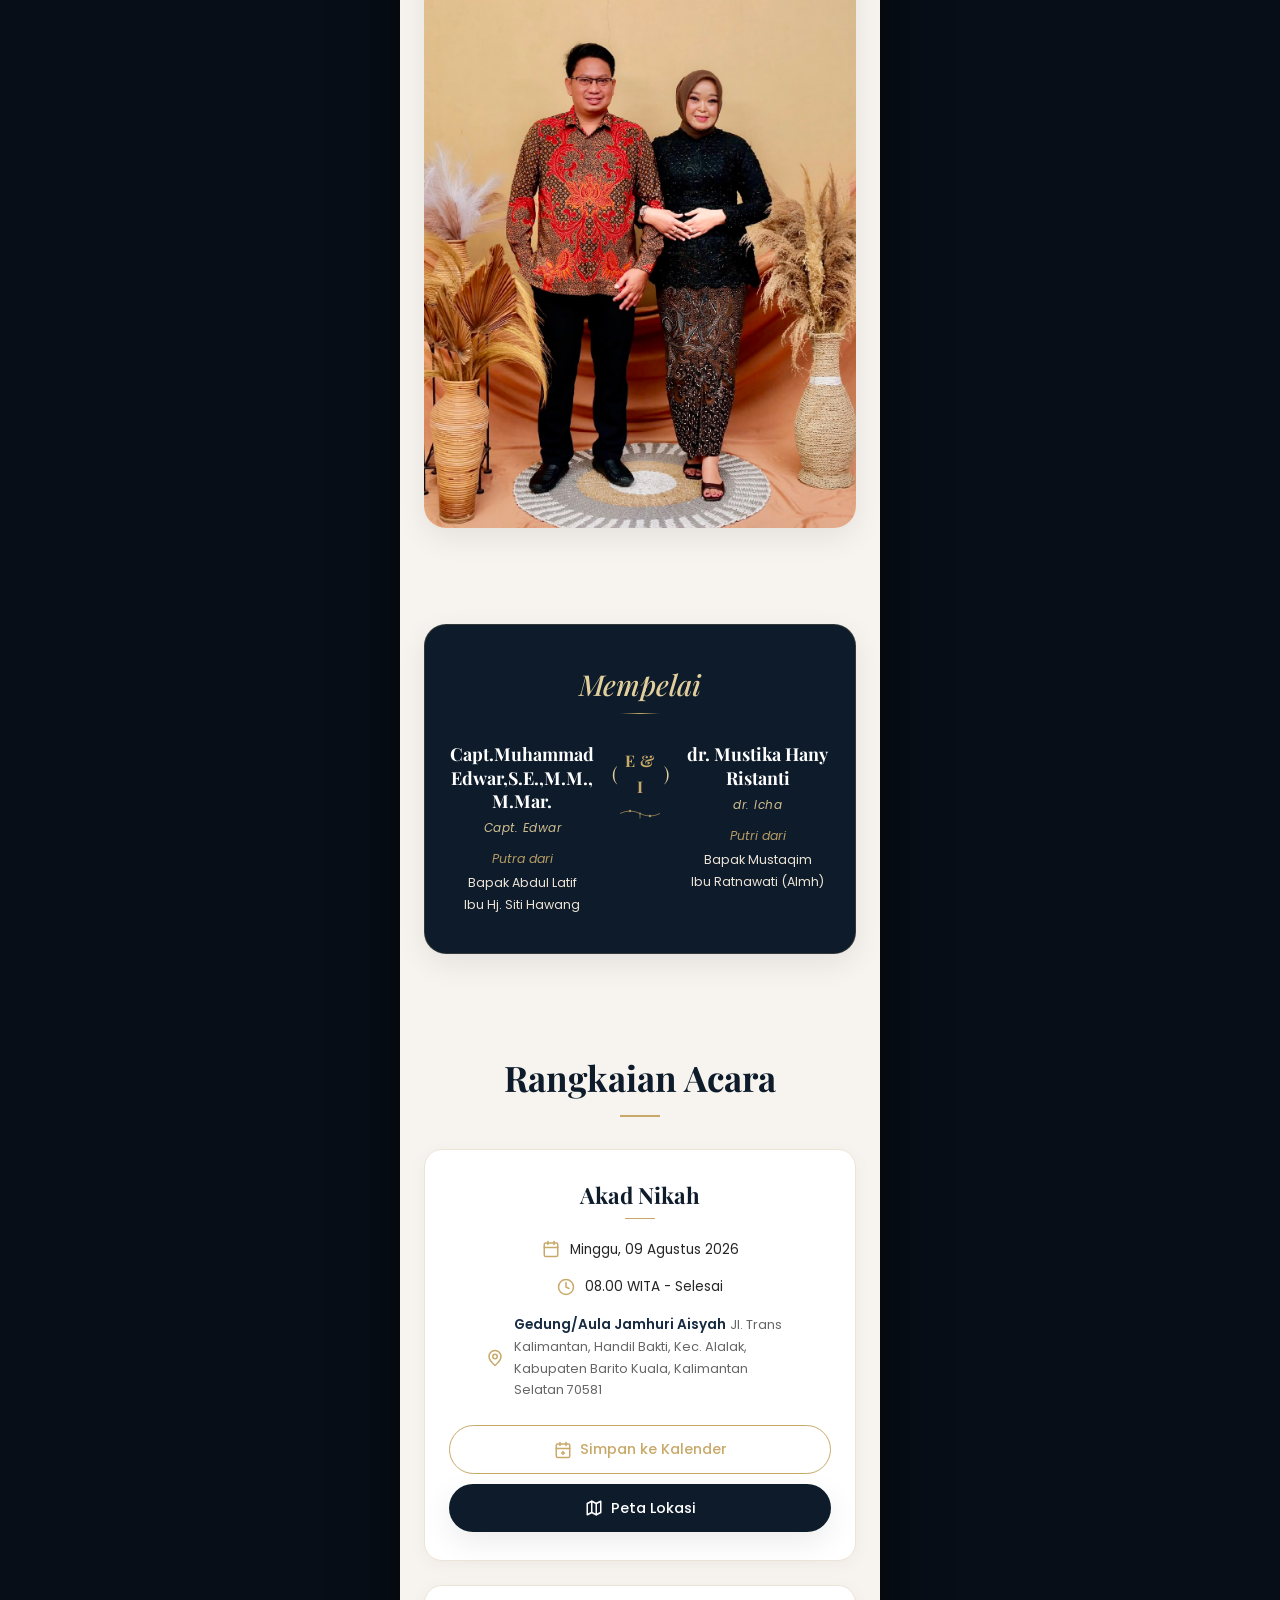
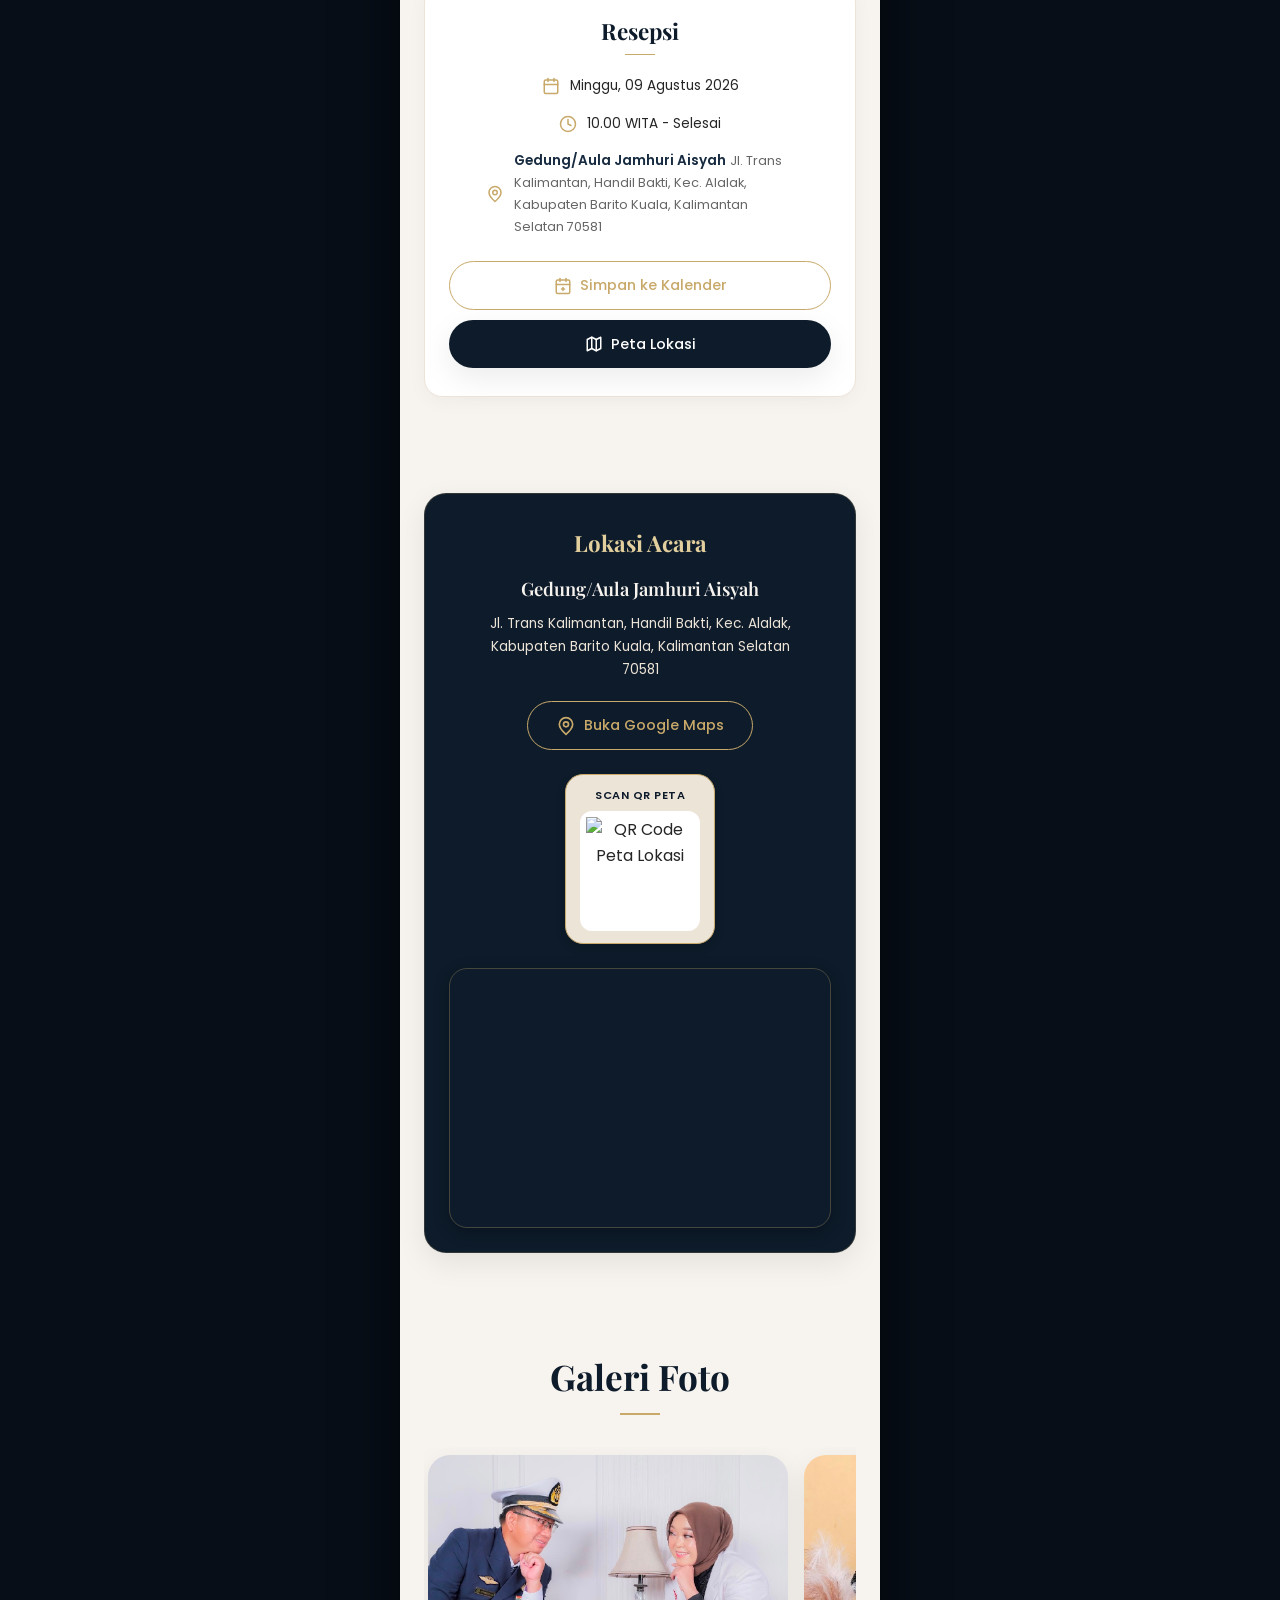
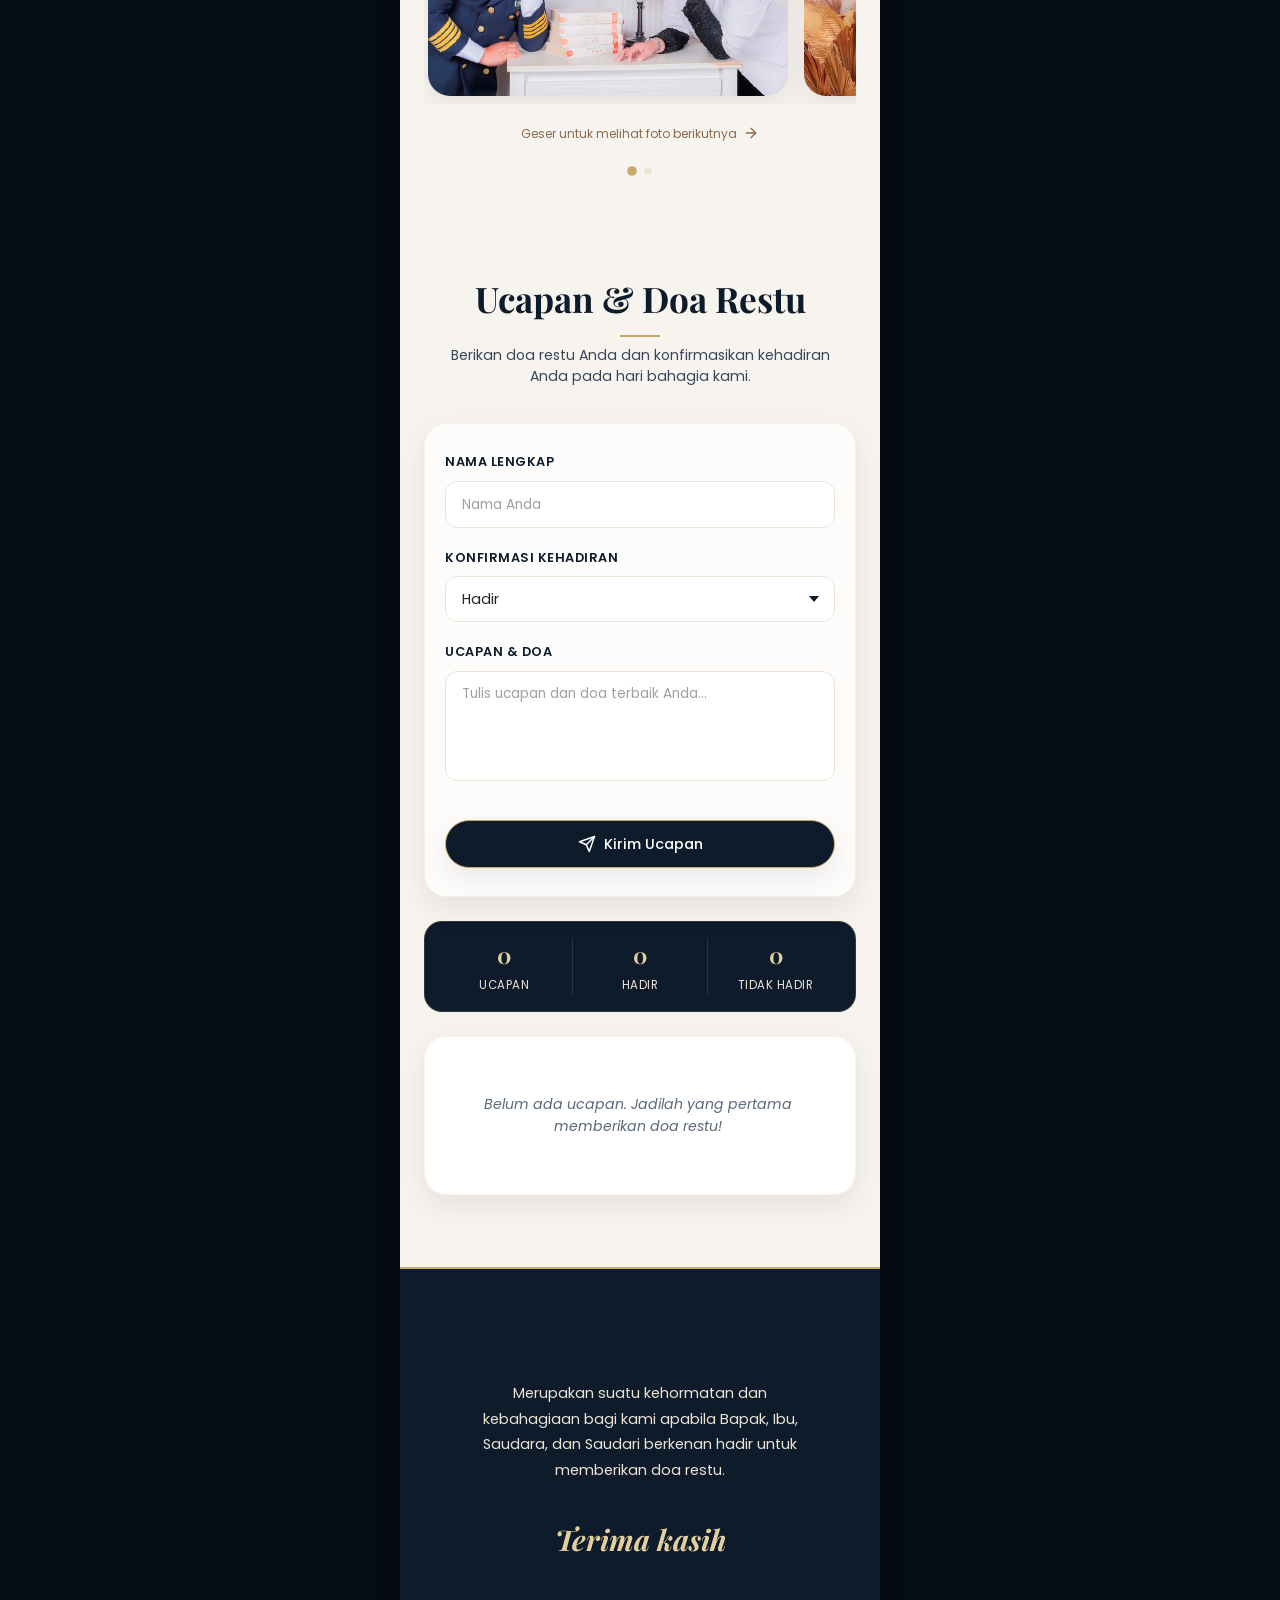
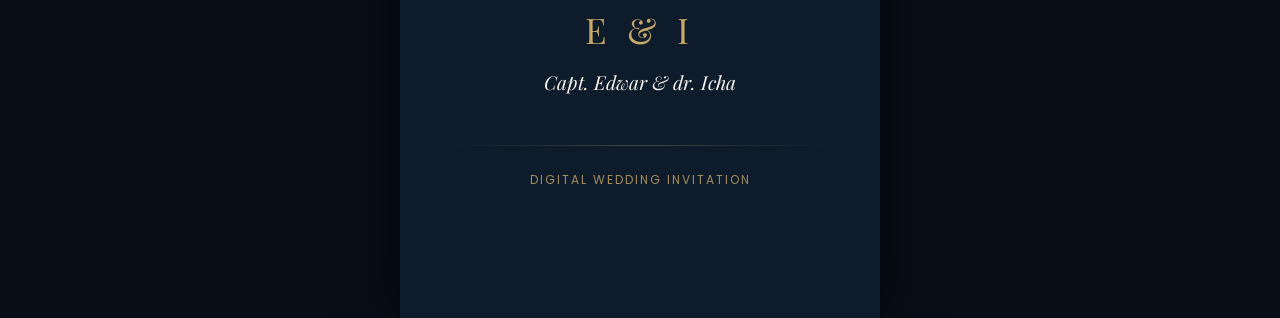
==== commit f8a05675: "W" ====
--- a/index.html
+++ b/index.html
@@ -26,7 +26,7 @@
         rel="stylesheet">
 
     <!-- CSS Link -->
-    <link rel="stylesheet" href="css/style.css?v=1.2.2">
+    <link rel="stylesheet" href="css/style.css?v=1.2.3">
 
     <!-- Favicon (SVG) -->
     <link rel="icon" type="image/svg+xml" href="assets/icons/favicon.svg">
@@ -321,7 +321,8 @@
         <section id="wishes" class="wishes-section reveal" aria-labelledby="heading-wishes">
             <div class="container-inner">
                 <h2 id="heading-wishes" class="section-title">Ucapan &amp; Doa Restu</h2>
-                <p class="section-subtitle">Berikan doa restu Anda dan konfirmasikan kehadiran Anda pada hari bahagia kami.</p>
+                <p class="section-subtitle">Berikan doa restu Anda dan konfirmasikan kehadiran Anda pada hari bahagia
+                    kami.</p>
 
                 <!-- Form Card -->
                 <div class="wishes-card wishes-form-card">
@@ -329,7 +330,8 @@
                         <!-- Name Field -->
                         <div class="form-group">
                             <label for="wish-name" class="form-label">Nama Lengkap</label>
-                            <input type="text" id="wish-name" class="form-control" placeholder="Nama Anda" required maxLength="50">
+                            <input type="text" id="wish-name" class="form-control" placeholder="Nama Anda" required
+                                maxLength="50">
                         </div>
 
                         <!-- Attendance / RSVP Field -->
@@ -347,16 +349,21 @@
                         <!-- Message Field -->
                         <div class="form-group">
                             <label for="wish-message" class="form-label">Ucapan &amp; Doa</label>
-                            <textarea id="wish-message" class="form-control form-textarea" placeholder="Tulis ucapan dan doa terbaik Anda..." required maxLength="500" rows="4"></textarea>
+                            <textarea id="wish-message" class="form-control form-textarea"
+                                placeholder="Tulis ucapan dan doa terbaik Anda..." required maxLength="500"
+                                rows="4"></textarea>
                         </div>
 
                         <!-- Submit Button -->
                         <button type="submit" id="wish-submit-btn" class="btn btn-primary btn-submit-wish">
-                            <svg class="btn-icon icon-send" width="18" height="18" viewBox="0 0 24 24" fill="none" stroke="currentColor" stroke-width="2" stroke-linecap="round" stroke-linejoin="round">
+                            <svg class="btn-icon icon-send" width="18" height="18" viewBox="0 0 24 24" fill="none"
+                                stroke="currentColor" stroke-width="2" stroke-linecap="round" stroke-linejoin="round">
                                 <line x1="22" y1="2" x2="11" y2="13"></line>
                                 <polygon points="22 2 15 22 11 13 2 9 22 2"></polygon>
                             </svg>
-                            <svg class="btn-icon icon-loading-spinner" width="18" height="18" viewBox="0 0 24 24" fill="none" stroke="currentColor" stroke-width="3" stroke-linecap="round" stroke-linejoin="round" style="display: none;">
+                            <svg class="btn-icon icon-loading-spinner" width="18" height="18" viewBox="0 0 24 24"
+                                fill="none" stroke="currentColor" stroke-width="3" stroke-linecap="round"
+                                stroke-linejoin="round" style="display: none;">
                                 <circle cx="12" cy="12" r="10"></circle>
                                 <path d="M12 2a10 10 0 0 1 10 10"></path>
                             </svg>
@@ -387,7 +394,9 @@
                     <div class="wishes-list" id="wishes-list" aria-live="polite">
                         <!-- Wishes cards will be rendered dynamically here -->
                         <div class="wishes-loading" id="wishes-loader">
-                            <svg class="loader-spinner" width="28" height="28" viewBox="0 0 24 24" fill="none" stroke="var(--color-gold)" stroke-width="3" stroke-linecap="round" stroke-linejoin="round">
+                            <svg class="loader-spinner" width="28" height="28" viewBox="0 0 24 24" fill="none"
+                                stroke="var(--color-gold)" stroke-width="3" stroke-linecap="round"
+                                stroke-linejoin="round">
                                 <circle cx="12" cy="12" r="10"></circle>
                                 <path d="M12 2a10 10 0 0 1 10 10"></path>
                             </svg>
@@ -437,17 +446,19 @@
     </div>
 
     <!-- WISHES SUCCESS MODAL -->
-    <div id="wishes-modal" class="wishes-modal-overlay" role="dialog" aria-modal="true" aria-label="Notifikasi Pengiriman Ucapan" aria-hidden="true">
+    <div id="wishes-modal" class="wishes-modal-overlay" role="dialog" aria-modal="true"
+        aria-label="Notifikasi Pengiriman Ucapan" aria-hidden="true">
         <div class="wishes-modal-content">
             <div class="wishes-modal-icon-wrapper">
                 <svg viewBox="0 0 52 52" class="wishes-checkmark-svg" aria-hidden="true">
-                    <circle cx="26" cy="26" r="25" fill="none" class="wishes-checkmark-circle"/>
-                    <path fill="none" d="M14.1 27.2l7.1 7.2 16.7-16.8" class="wishes-checkmark-check"/>
+                    <circle cx="26" cy="26" r="25" fill="none" class="wishes-checkmark-circle" />
+                    <path fill="none" d="M14.1 27.2l7.1 7.2 16.7-16.8" class="wishes-checkmark-check" />
                 </svg>
             </div>
             <h3 class="wishes-modal-title">Terima Kasih</h3>
             <p class="wishes-modal-message">Ucapan &amp; doa restu Anda berhasil dikirim.</p>
-            <button type="button" id="btn-close-wishes-modal" class="btn btn-primary wishes-modal-btn" aria-label="Tutup Notifikasi">Tutup</button>
+            <button type="button" id="btn-close-wishes-modal" class="btn btn-primary wishes-modal-btn"
+                aria-label="Tutup Notifikasi">Tutup</button>
         </div>
     </div>
 
--- a/css/style.css
+++ b/css/style.css
@@ -414,7 +414,7 @@
 
 .cover-couple-names {
     font-family: var(--font-heading);
-    font-size: clamp(1.4rem, 5.5vw, 2.0rem);
+    font-size: clamp(0.9rem, 3.3vw, 0.6rem);
     font-weight: 400;
     line-height: 1.2;
     color: var(--color-cream);
@@ -1524,8 +1524,13 @@
 }
 
 @keyframes spin {
-    0% { transform: rotate(0deg); }
-    100% { transform: rotate(360deg); }
+    0% {
+        transform: rotate(0deg);
+    }
+
+    100% {
+        transform: rotate(360deg);
+    }
 }
 
 /* Stats Summary */
@@ -1638,6 +1643,7 @@
         opacity: 0;
         transform: translateY(12px);
     }
+
     to {
         opacity: 1;
         transform: translateY(0);
@@ -1798,9 +1804,12 @@
 }
 
 @keyframes scaleCheckmark {
-    0%, 100% {
+
+    0%,
+    100% {
         transform: none;
     }
+
     50% {
         transform: scale3d(1.1, 1.1, 1);
     }
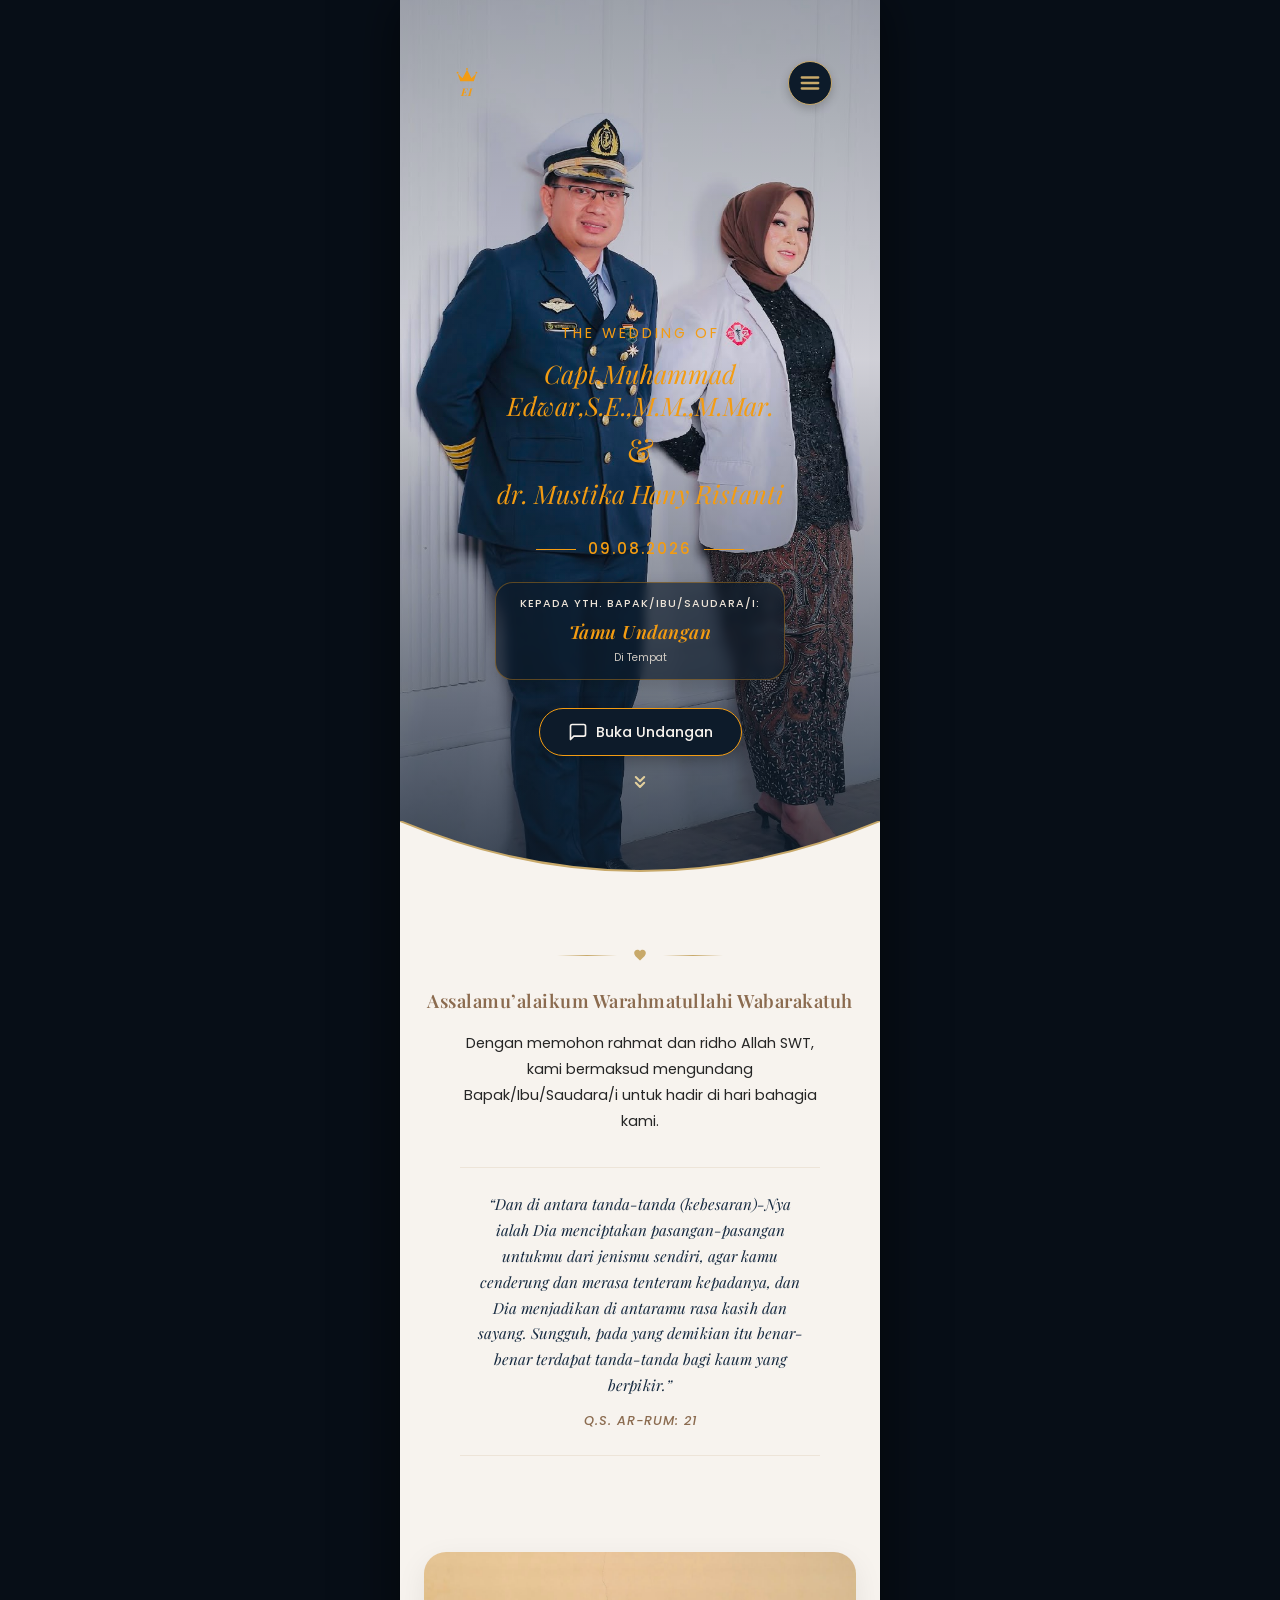
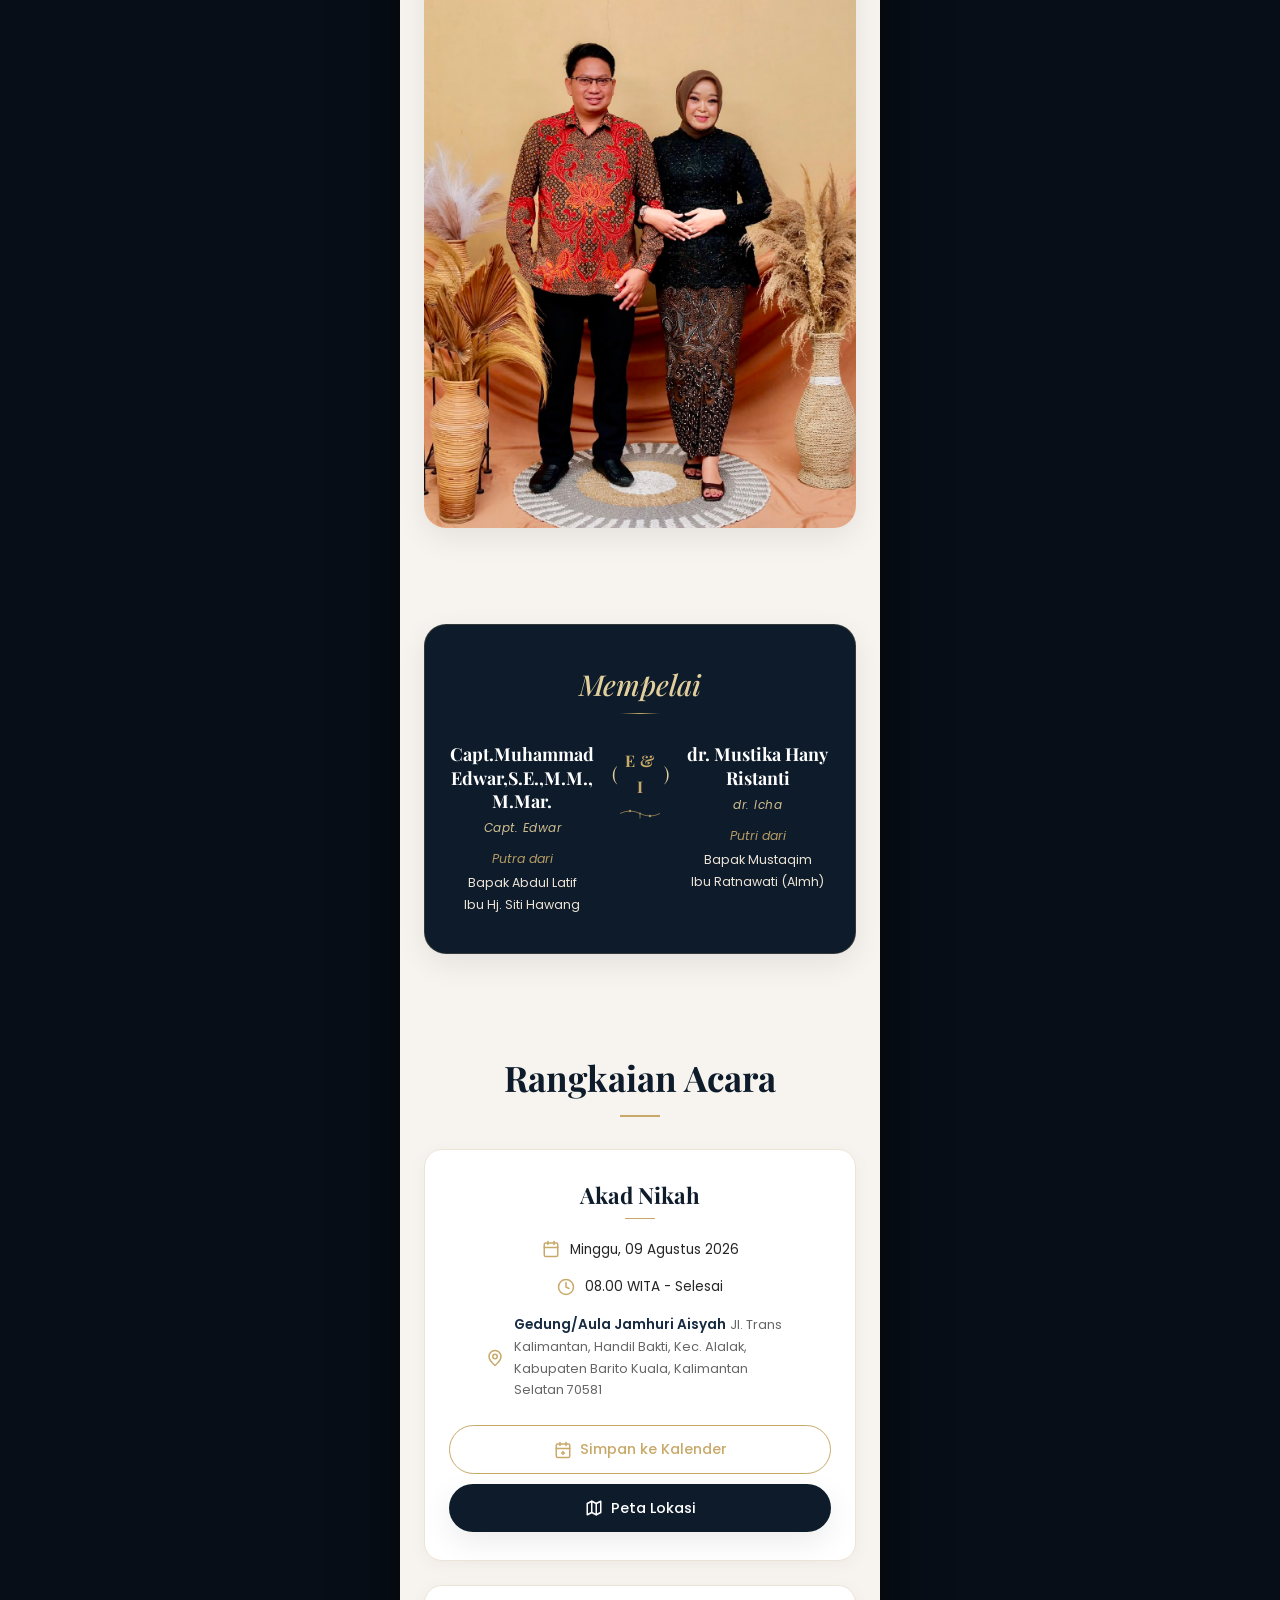
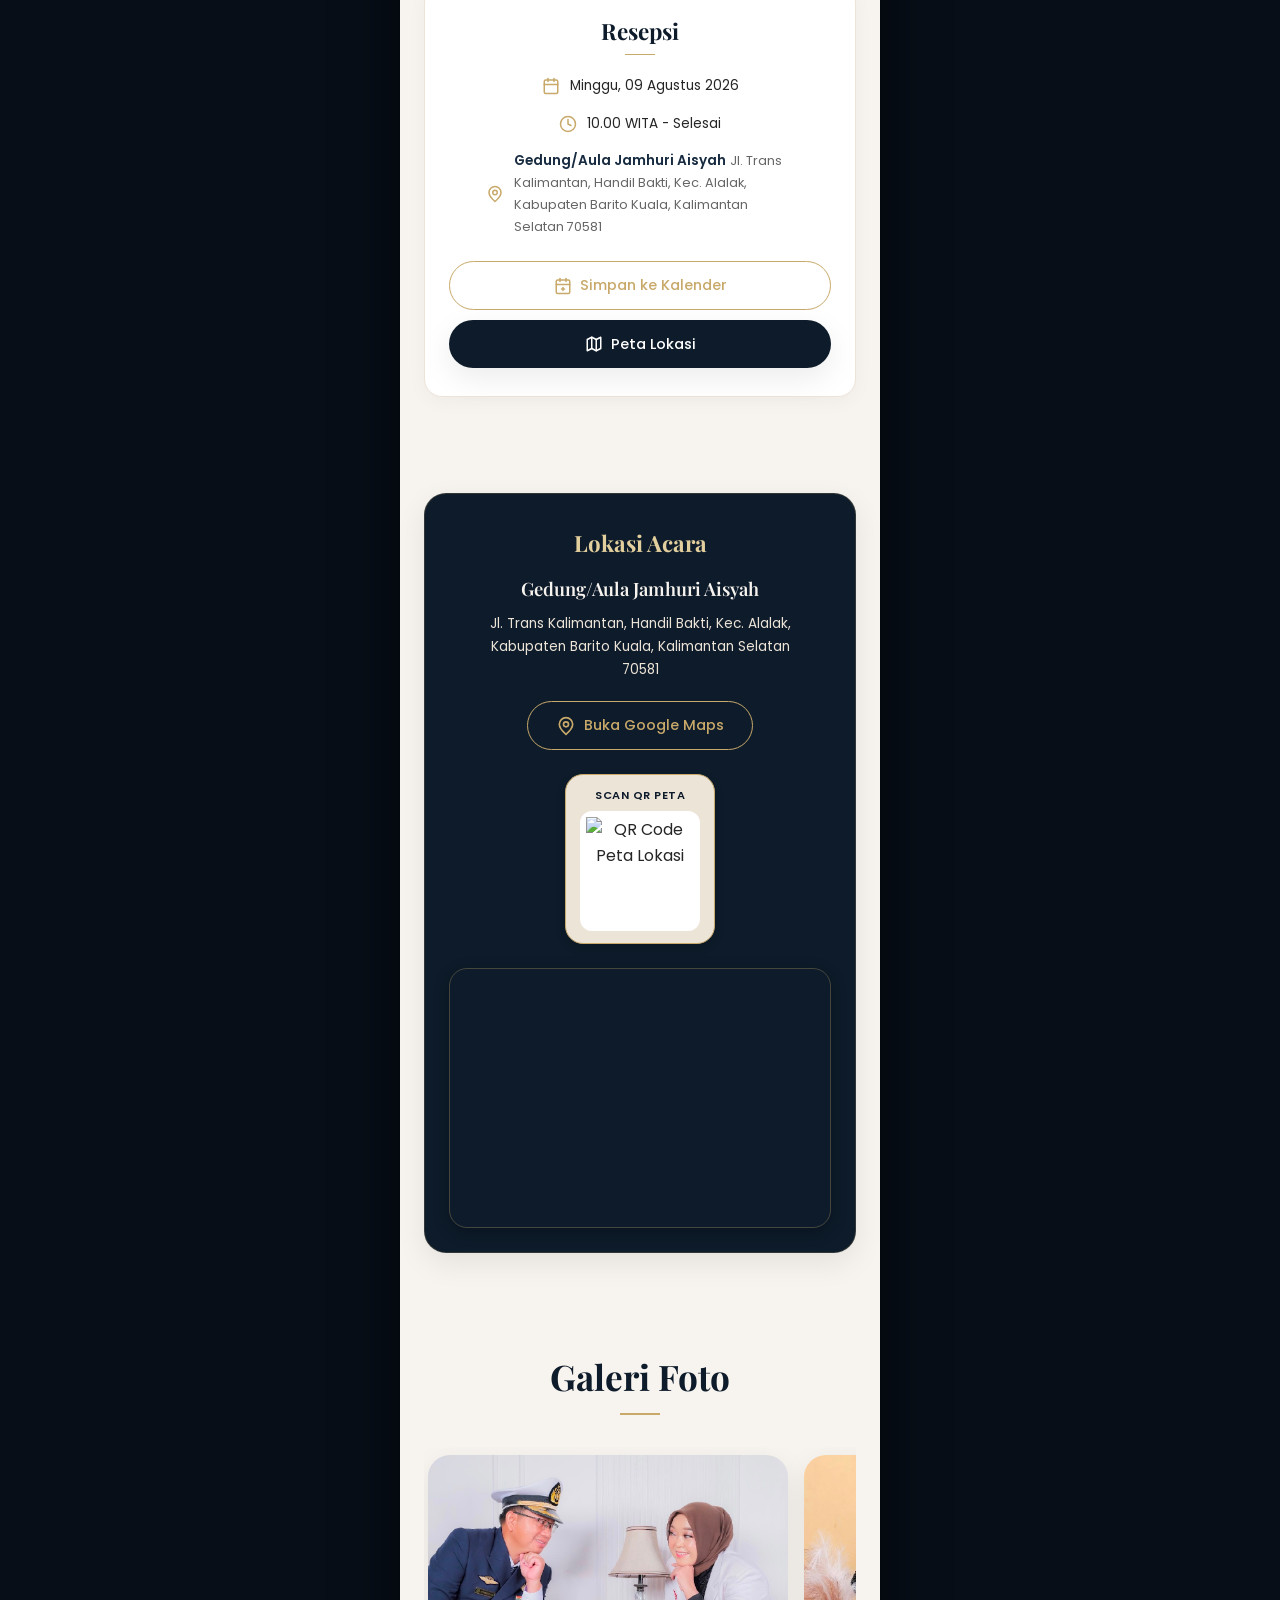
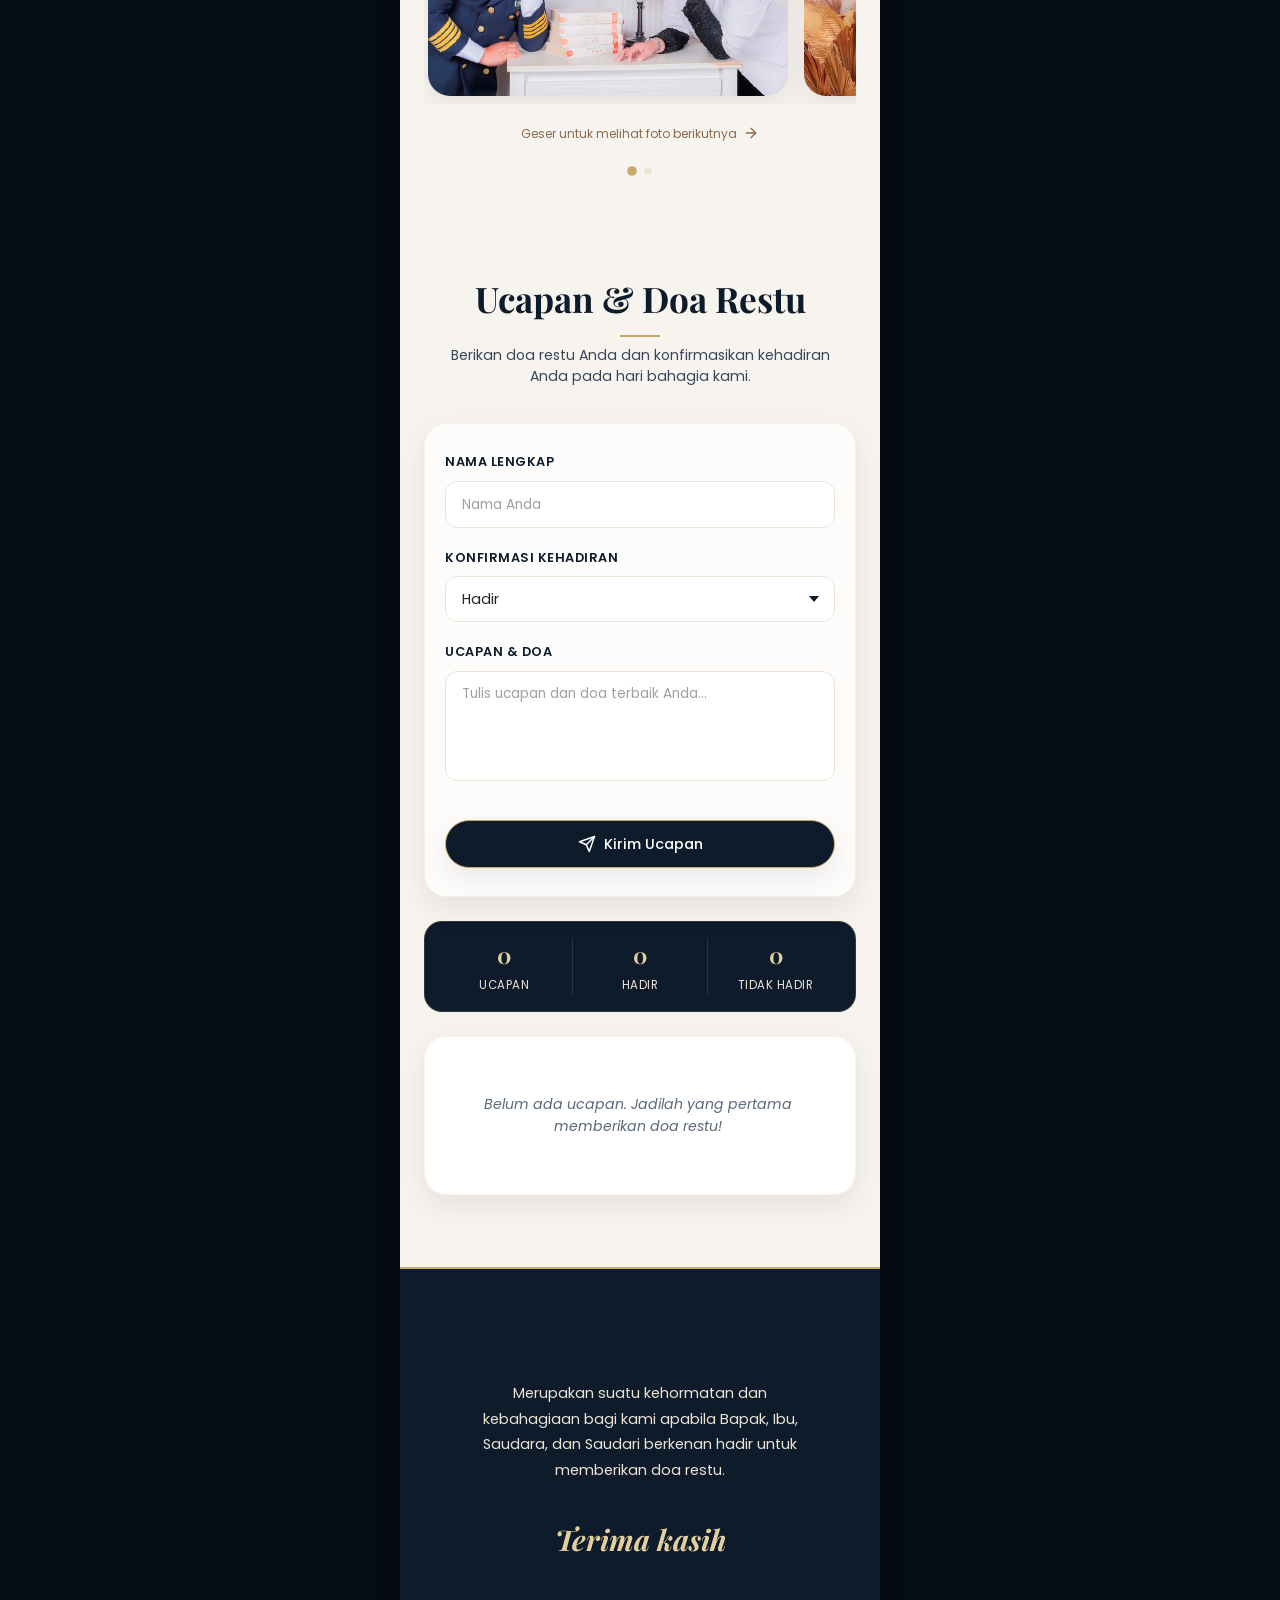
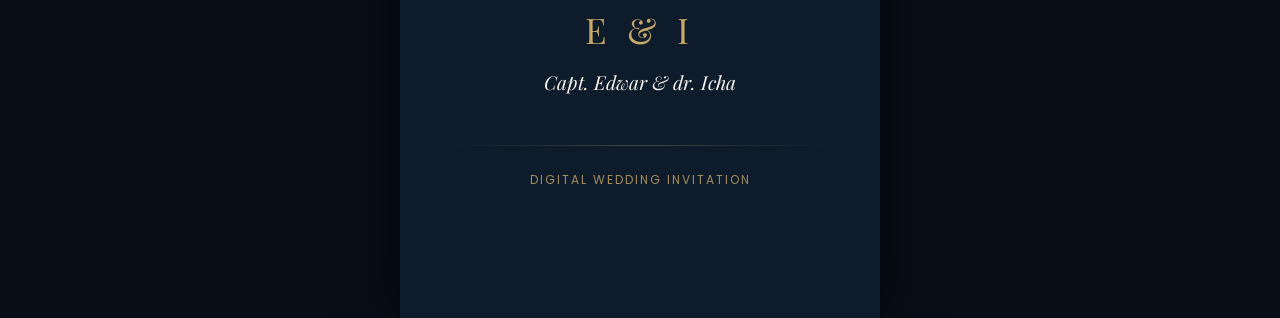
==== commit cea8c5aa: "W" ====
--- a/index.html
+++ b/index.html
@@ -26,7 +26,7 @@
         rel="stylesheet">
 
     <!-- CSS Link -->
-    <link rel="stylesheet" href="css/style.css?v=1.2.3">
+    <link rel="stylesheet" href="css/style.css?v=1.2.4">
 
     <!-- Favicon (SVG) -->
     <link rel="icon" type="image/svg+xml" href="assets/icons/favicon.svg">
--- a/css/style.css
+++ b/css/style.css
@@ -408,16 +408,16 @@
     font-size: 0.9rem;
     letter-spacing: 3px;
     text-transform: uppercase;
-    color: var(--color-cream-dark);
+    color: #F39C12;
     margin-bottom: 12px;
 }
 
 .cover-couple-names {
     font-family: var(--font-heading);
-    font-size: clamp(0.9rem, 3.3vw, 0.6rem);
+    font-size: clamp(1.1rem, 4.5vw, 1.6rem);
     font-weight: 400;
-    line-height: 1.2;
-    color: var(--color-cream);
+    line-height: 1.25;
+    color: #F39C12;
     display: flex;
     flex-direction: column;
     gap: 4px;
@@ -431,8 +431,8 @@
 
 .cover-couple-names .ampersand {
     font-family: var(--font-heading);
-    font-size: clamp(1.8rem, 6vw, 2.4rem);
-    color: var(--color-gold);
+    font-size: clamp(1.5rem, 5.5vw, 2.0rem);
+    color: #F39C12;
     display: block;
     margin: 4px 0;
     font-style: normal;
@@ -450,21 +450,21 @@
 .cover-decor-line {
     height: 1px;
     width: 40px;
-    background-color: var(--color-gold-light);
+    background-color: #F39C12;
 }
 
 .cover-date {
     font-family: var(--font-body);
     font-size: 0.95rem;
     letter-spacing: 2px;
-    color: var(--color-cream-dark);
+    color: #F39C12;
     font-weight: 500;
 }
 
 /* KOTAK PENERIMA UNDANGAN CUSTOM */
 .cover-guest-box {
     background-color: rgba(13, 27, 42, 0.65);
-    border: 1px solid rgba(200, 169, 106, 0.25);
+    border: 1px solid rgba(243, 156, 18, 0.35);
     border-radius: var(--border-radius-medium);
     padding: 12px 18px;
     margin: 20px auto 4px;
@@ -488,7 +488,7 @@
     font-family: var(--font-heading);
     font-size: clamp(0.95rem, 3.5vw, 1.15rem);
     font-weight: 600;
-    color: var(--color-gold-light);
+    color: #F39C12;
     margin: 4px 0;
     font-style: italic;
     letter-spacing: 0.5px;
@@ -518,13 +518,23 @@
 .cover-section #btn-open-invitation {
     background-color: var(--color-navy);
     color: var(--color-cream);
-    border: 1px solid var(--color-gold);
+    border: 1px solid #F39C12;
     box-shadow: 0 4px 15px rgba(0, 0, 0, 0.3);
 }
 
 .cover-section #btn-open-invitation:hover {
     background-color: var(--color-navy-light);
     transform: translateY(-2px);
+}
+
+/* Monogram Logo override to match orange theme */
+.monogram-crown-logo path,
+.monogram-crown-logo circle {
+    fill: #F39C12 !important;
+}
+
+.monogram-crown-logo text {
+    fill: #F39C12 !important;
 }
 
 /* Curved Shape Navy bottom */
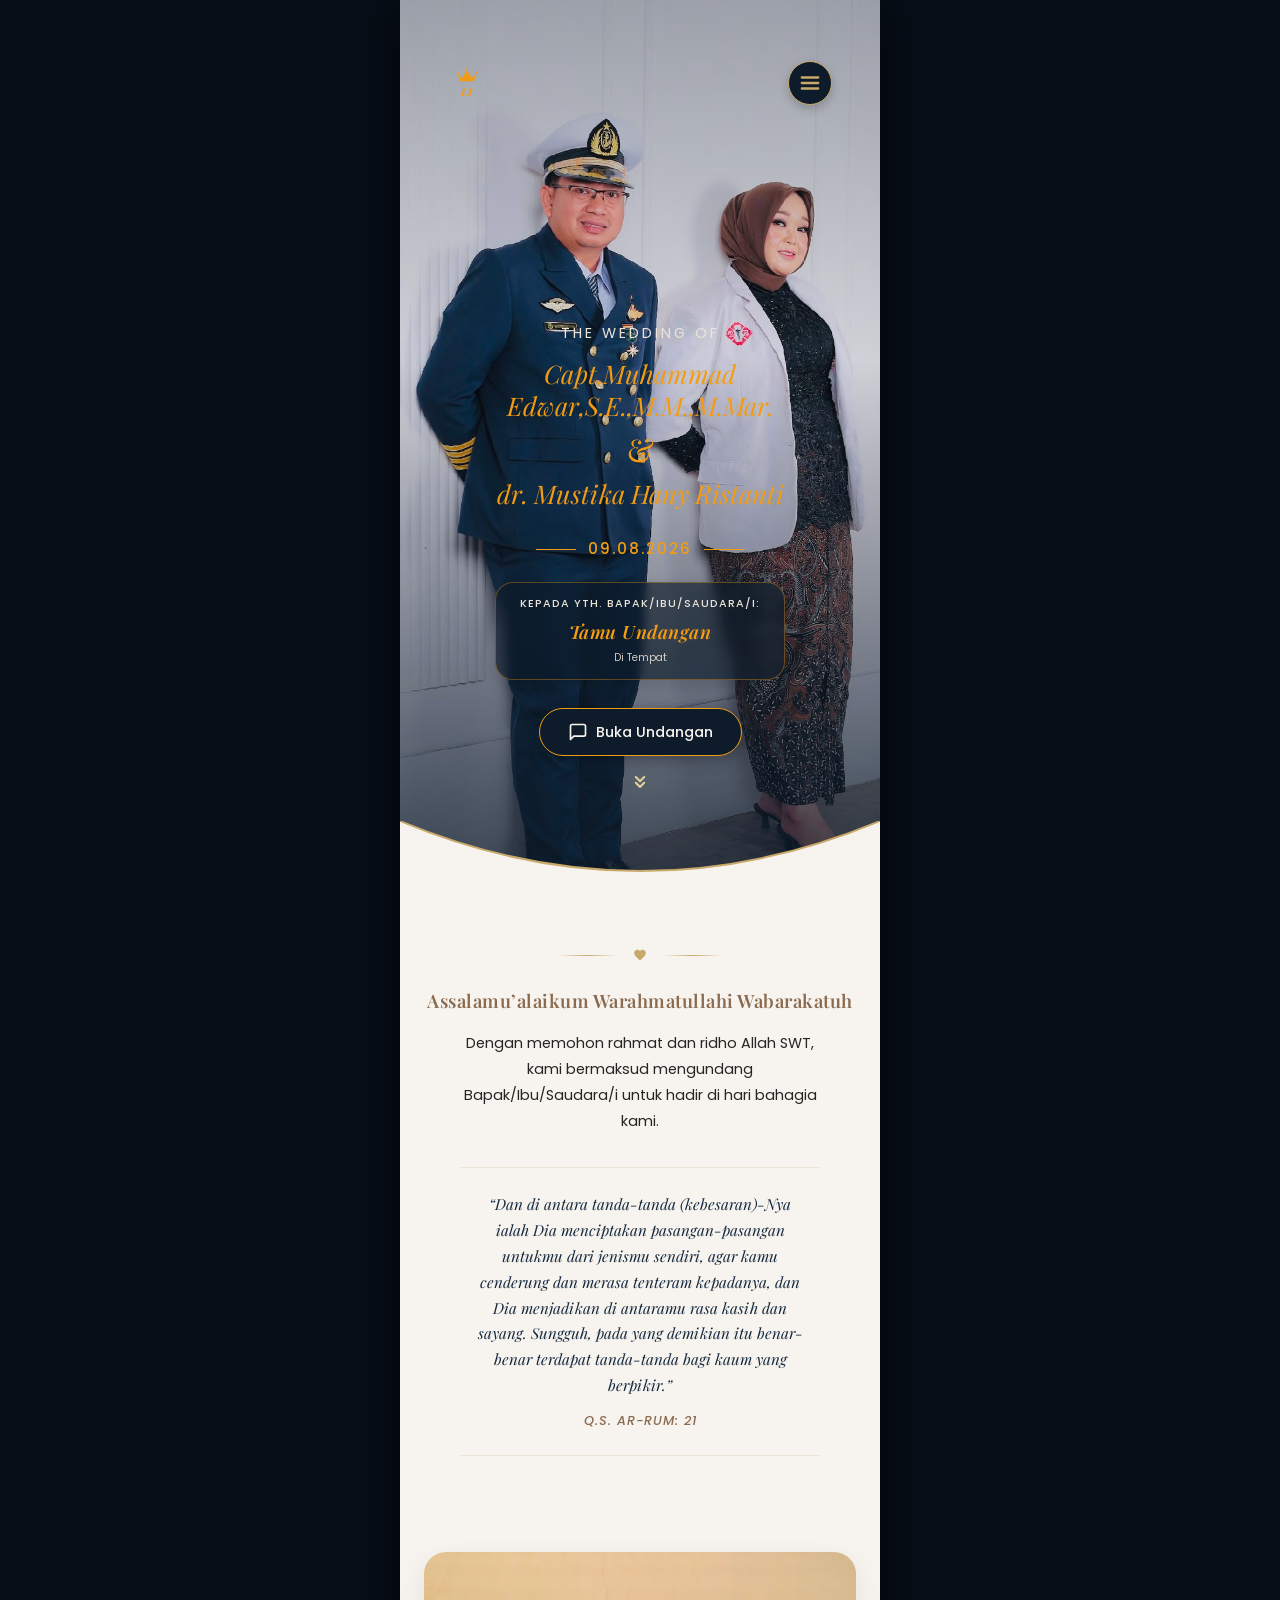
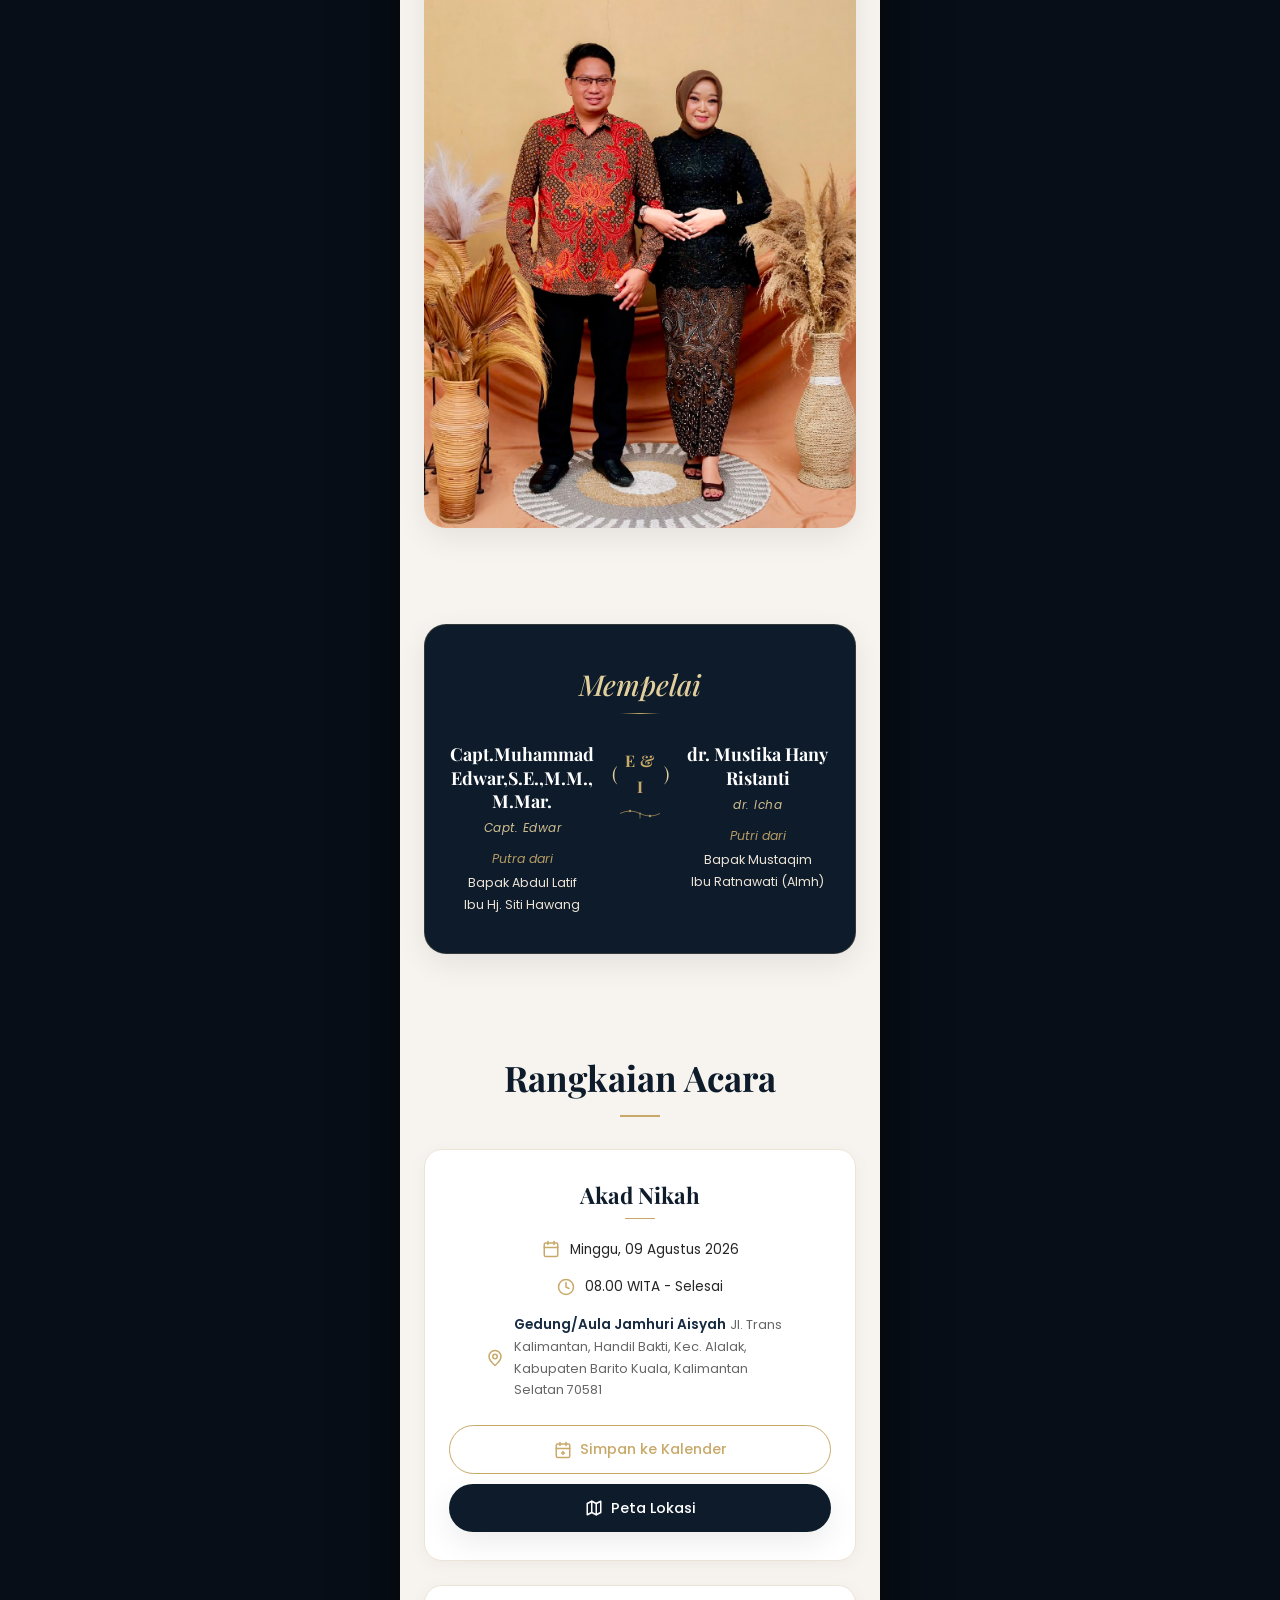
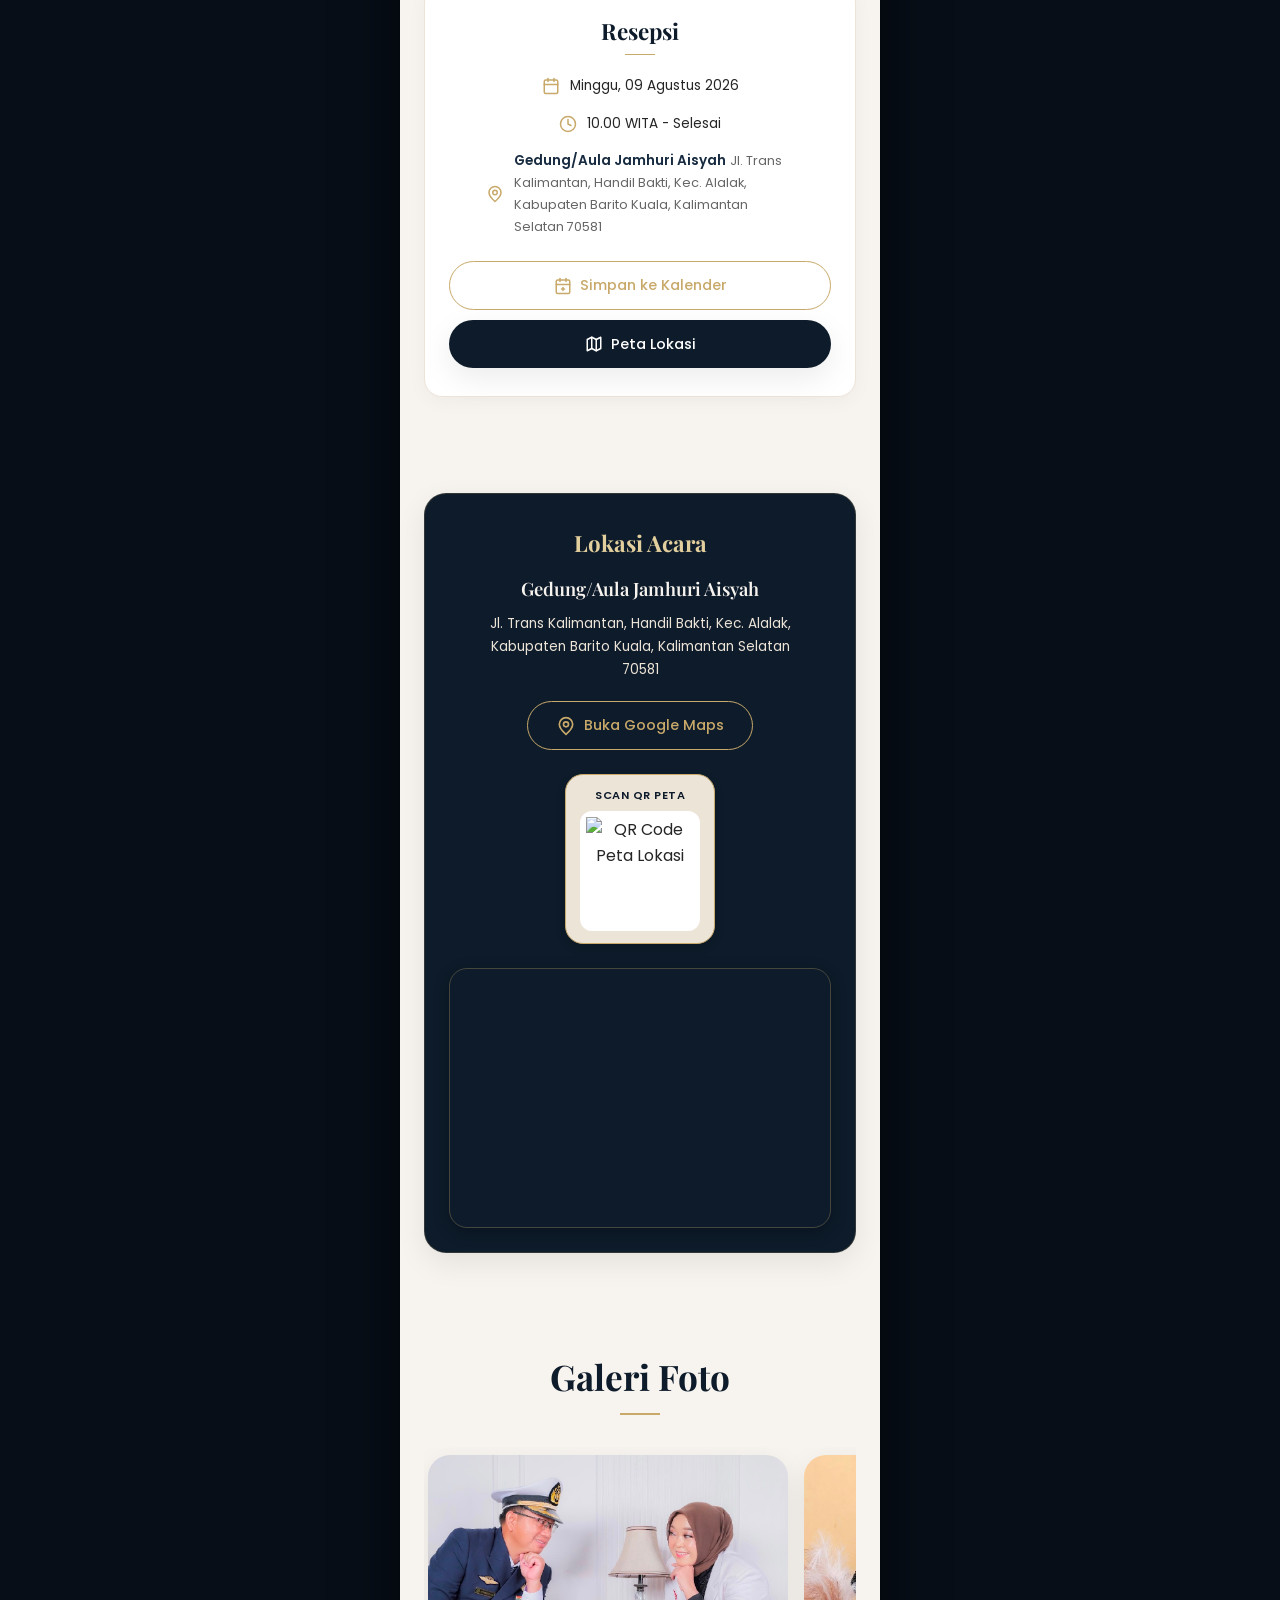
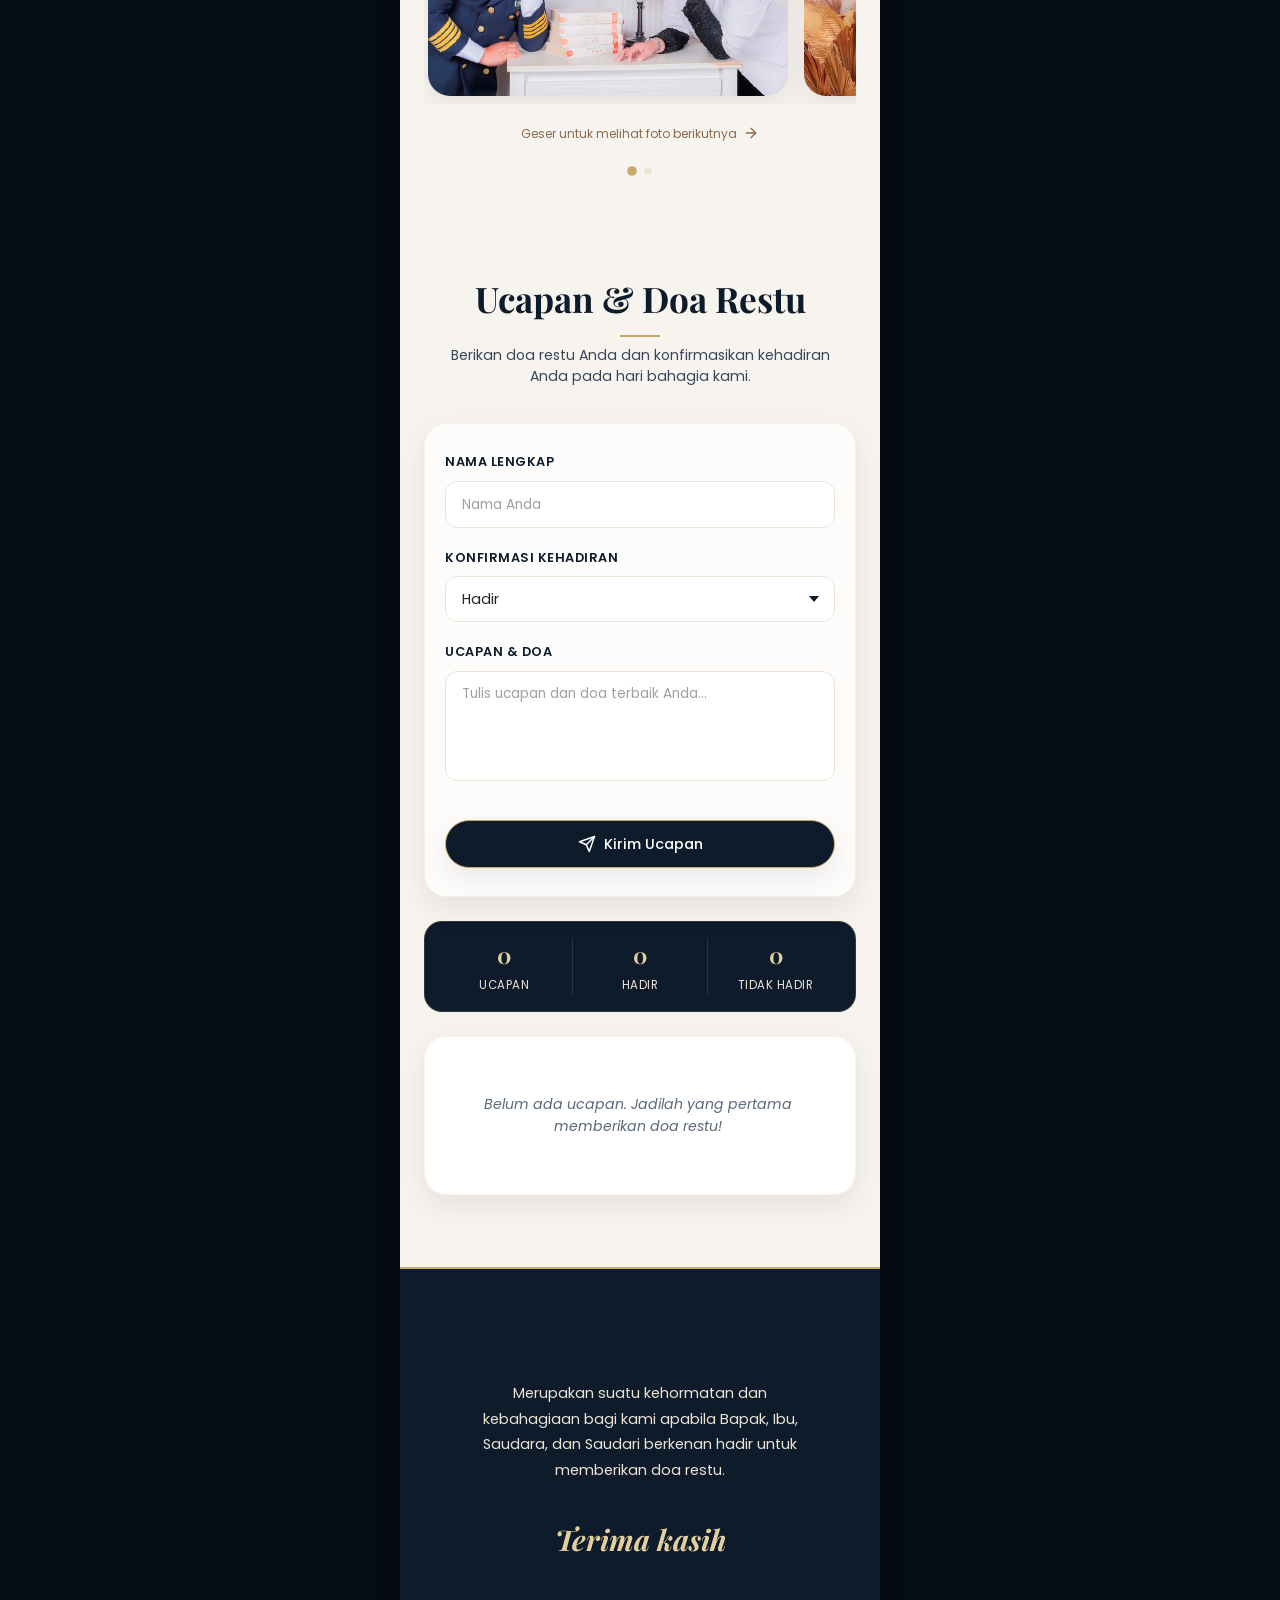
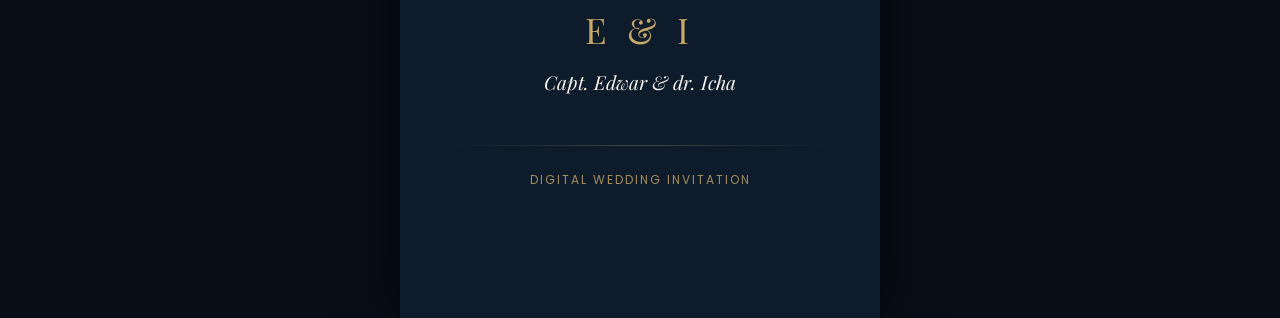
==== commit 946a6426: "w" ====
--- a/index.html
+++ b/index.html
@@ -26,7 +26,7 @@
         rel="stylesheet">
 
     <!-- CSS Link -->
-    <link rel="stylesheet" href="css/style.css?v=1.2.4">
+    <link rel="stylesheet" href="css/style.css?v=1.2.5">
 
     <!-- Favicon (SVG) -->
     <link rel="icon" type="image/svg+xml" href="assets/icons/favicon.svg">
--- a/css/style.css
+++ b/css/style.css
@@ -408,7 +408,7 @@
     font-size: 0.9rem;
     letter-spacing: 3px;
     text-transform: uppercase;
-    color: #F39C12;
+    color: var(--color-cream-dark);
     margin-bottom: 12px;
 }
 
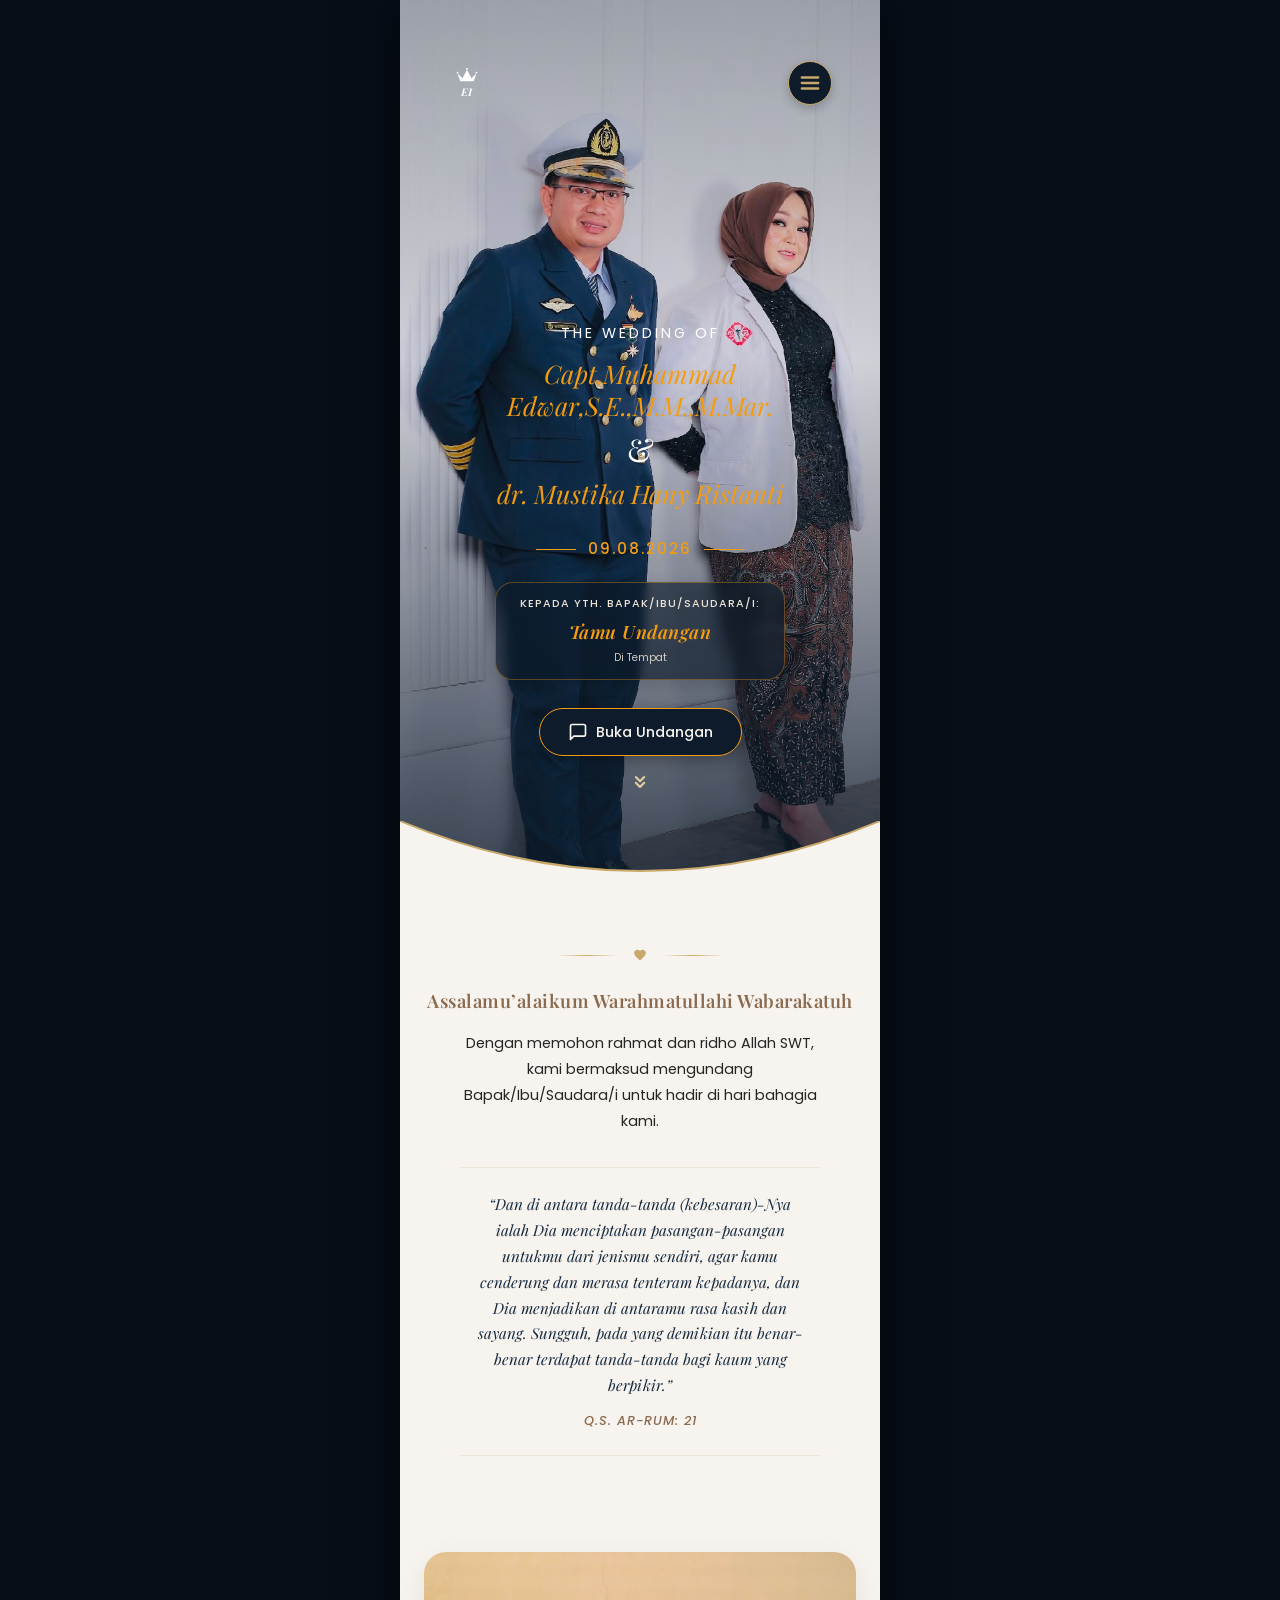
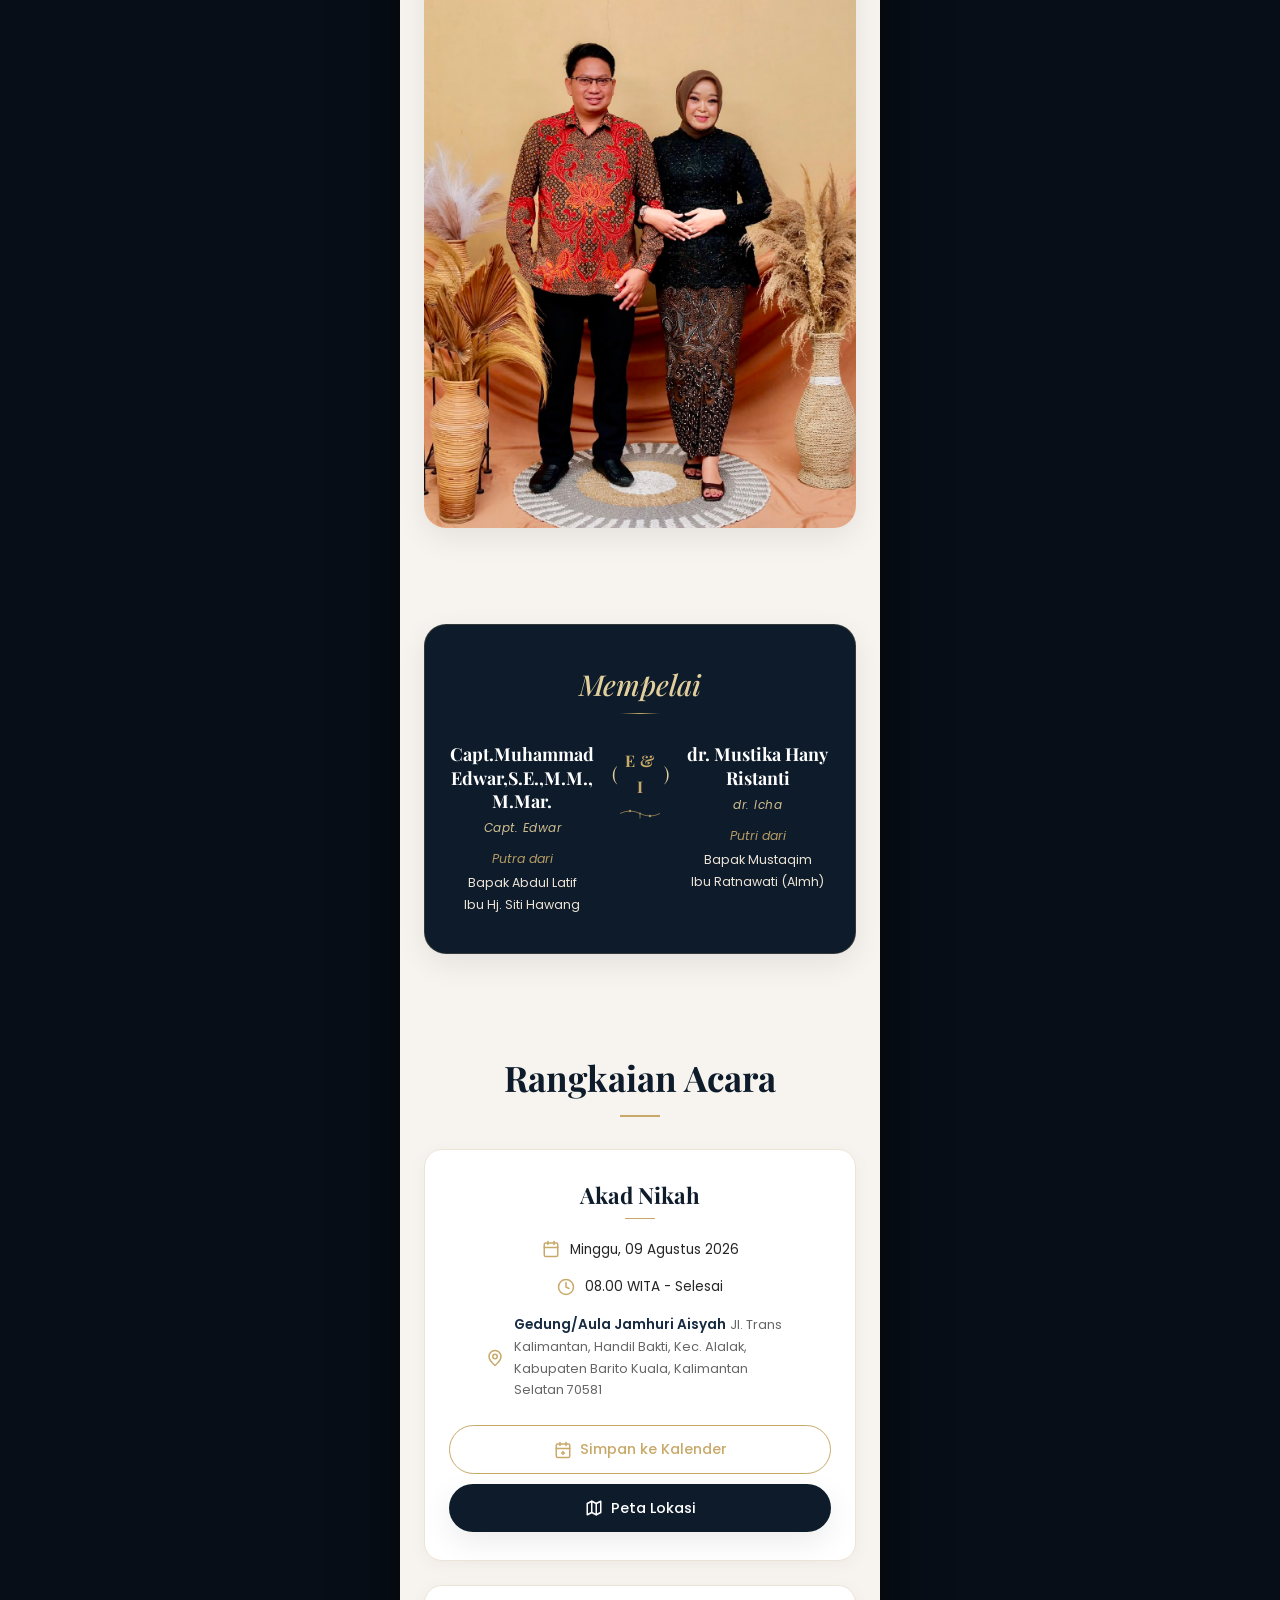
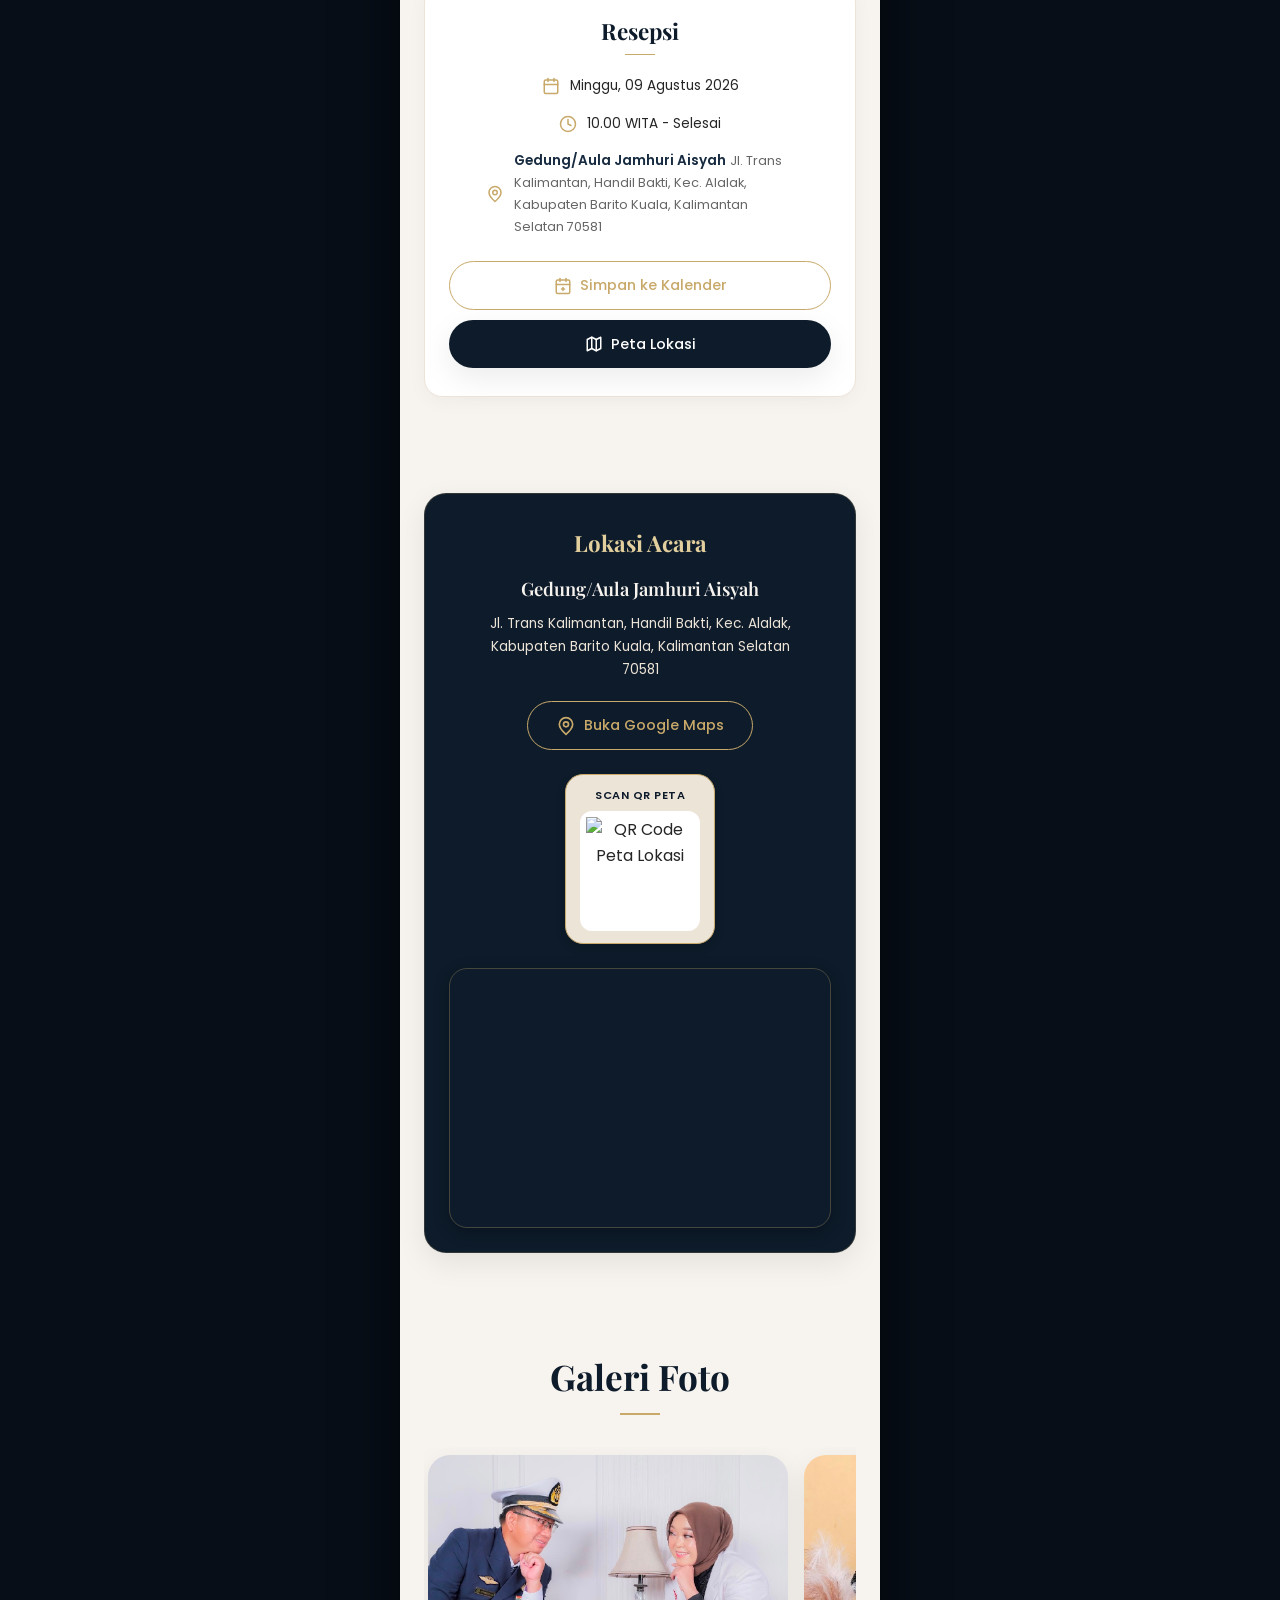
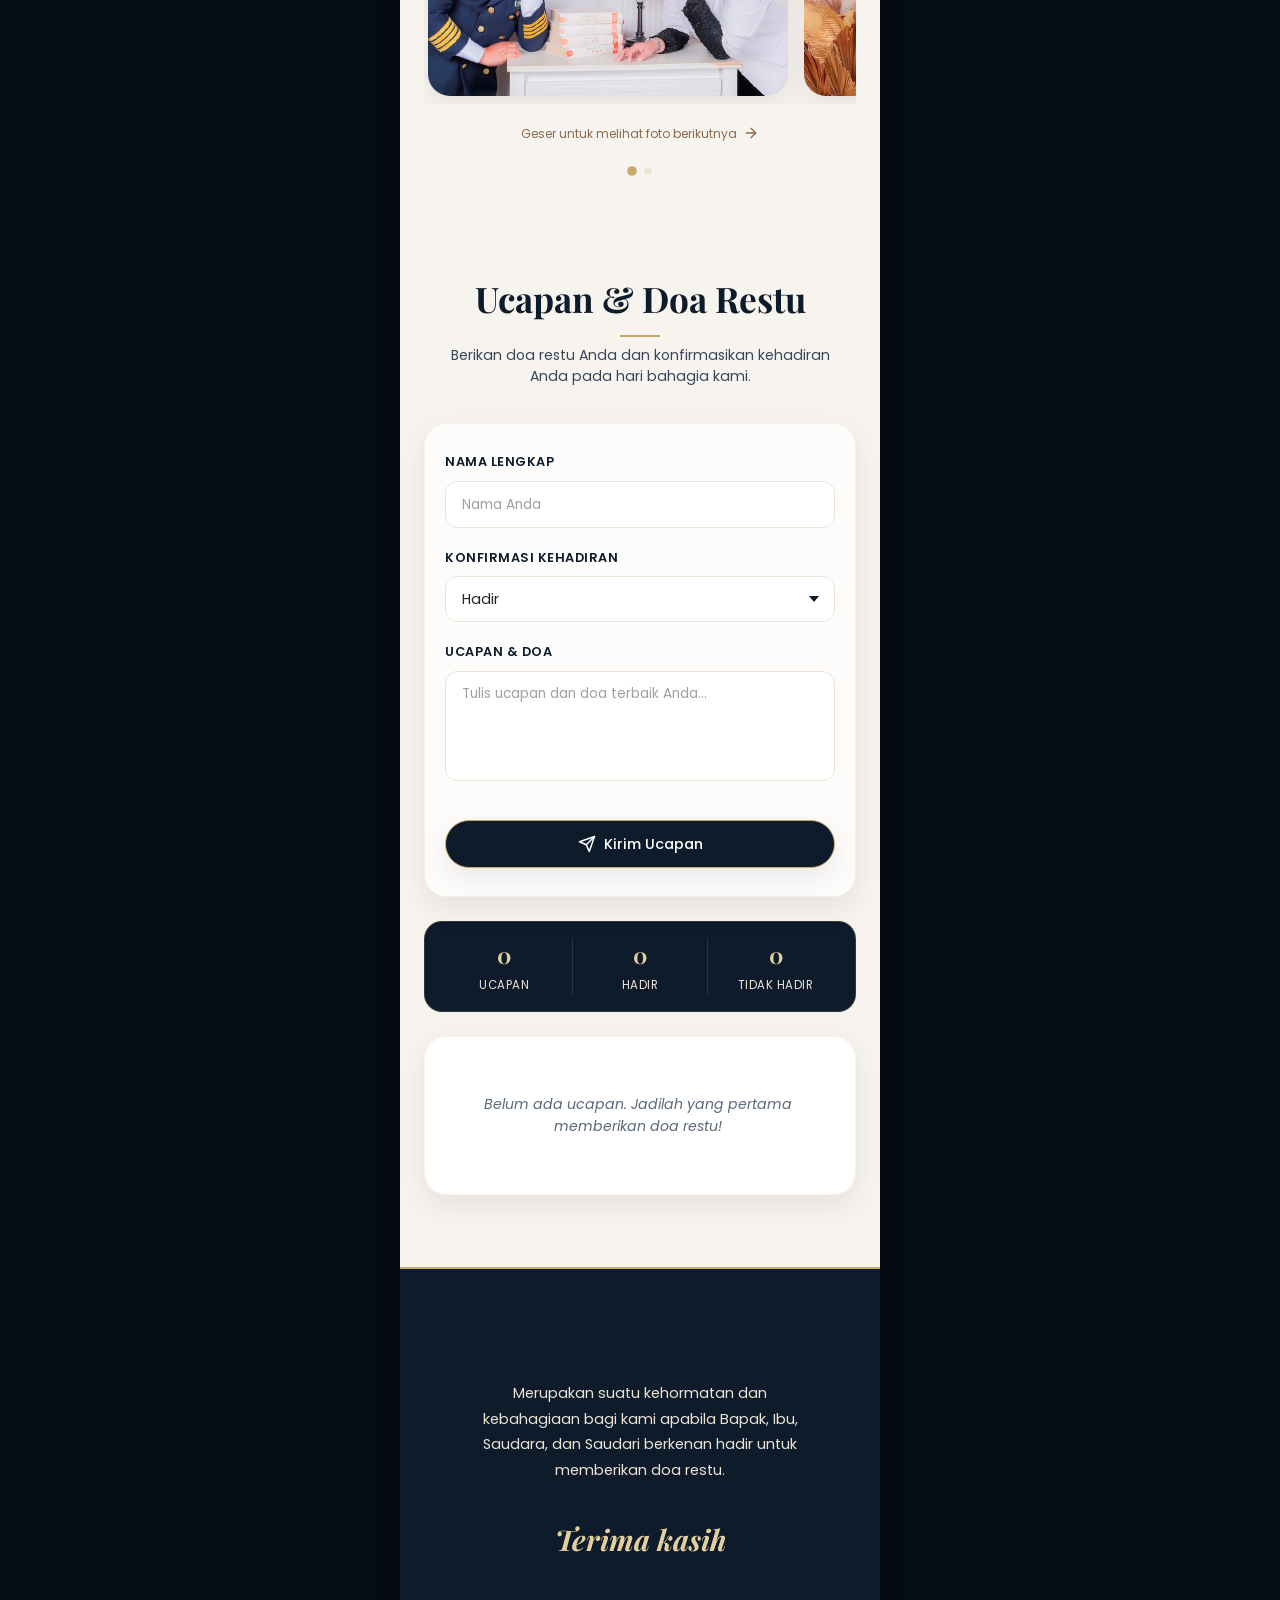
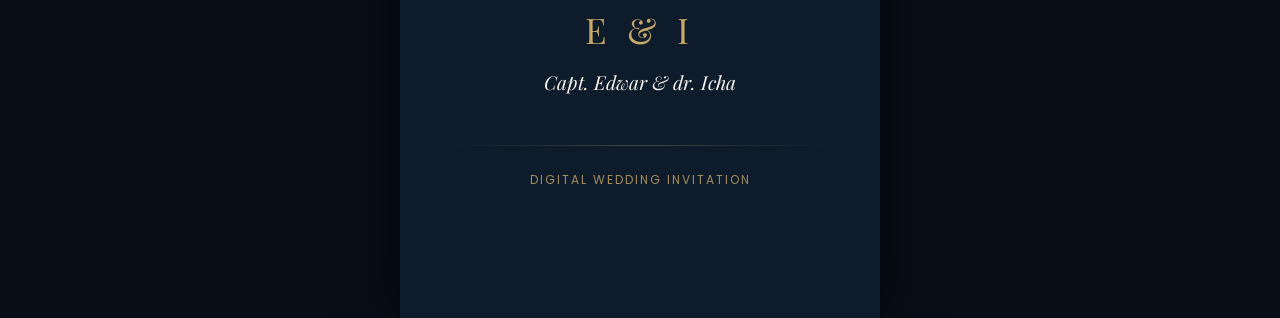
==== commit 1c76524f: "w" ====
--- a/index.html
+++ b/index.html
@@ -26,7 +26,7 @@
         rel="stylesheet">
 
     <!-- CSS Link -->
-    <link rel="stylesheet" href="css/style.css?v=1.2.5">
+    <link rel="stylesheet" href="css/style.css?v=1.2.6">
 
     <!-- Favicon (SVG) -->
     <link rel="icon" type="image/svg+xml" href="assets/icons/favicon.svg">
--- a/css/style.css
+++ b/css/style.css
@@ -408,7 +408,7 @@
     font-size: 0.9rem;
     letter-spacing: 3px;
     text-transform: uppercase;
-    color: var(--color-cream-dark);
+    color: var(--color-white);
     margin-bottom: 12px;
 }
 
@@ -432,7 +432,7 @@
 .cover-couple-names .ampersand {
     font-family: var(--font-heading);
     font-size: clamp(1.5rem, 5.5vw, 2.0rem);
-    color: #F39C12;
+    color: var(--color-white);
     display: block;
     margin: 4px 0;
     font-style: normal;
@@ -527,14 +527,14 @@
     transform: translateY(-2px);
 }
 
-/* Monogram Logo override to match orange theme */
+/* Monogram Logo override to match white accents */
 .monogram-crown-logo path,
 .monogram-crown-logo circle {
-    fill: #F39C12 !important;
+    fill: var(--color-white) !important;
 }
 
 .monogram-crown-logo text {
-    fill: #F39C12 !important;
+    fill: var(--color-white) !important;
 }
 
 /* Curved Shape Navy bottom */
